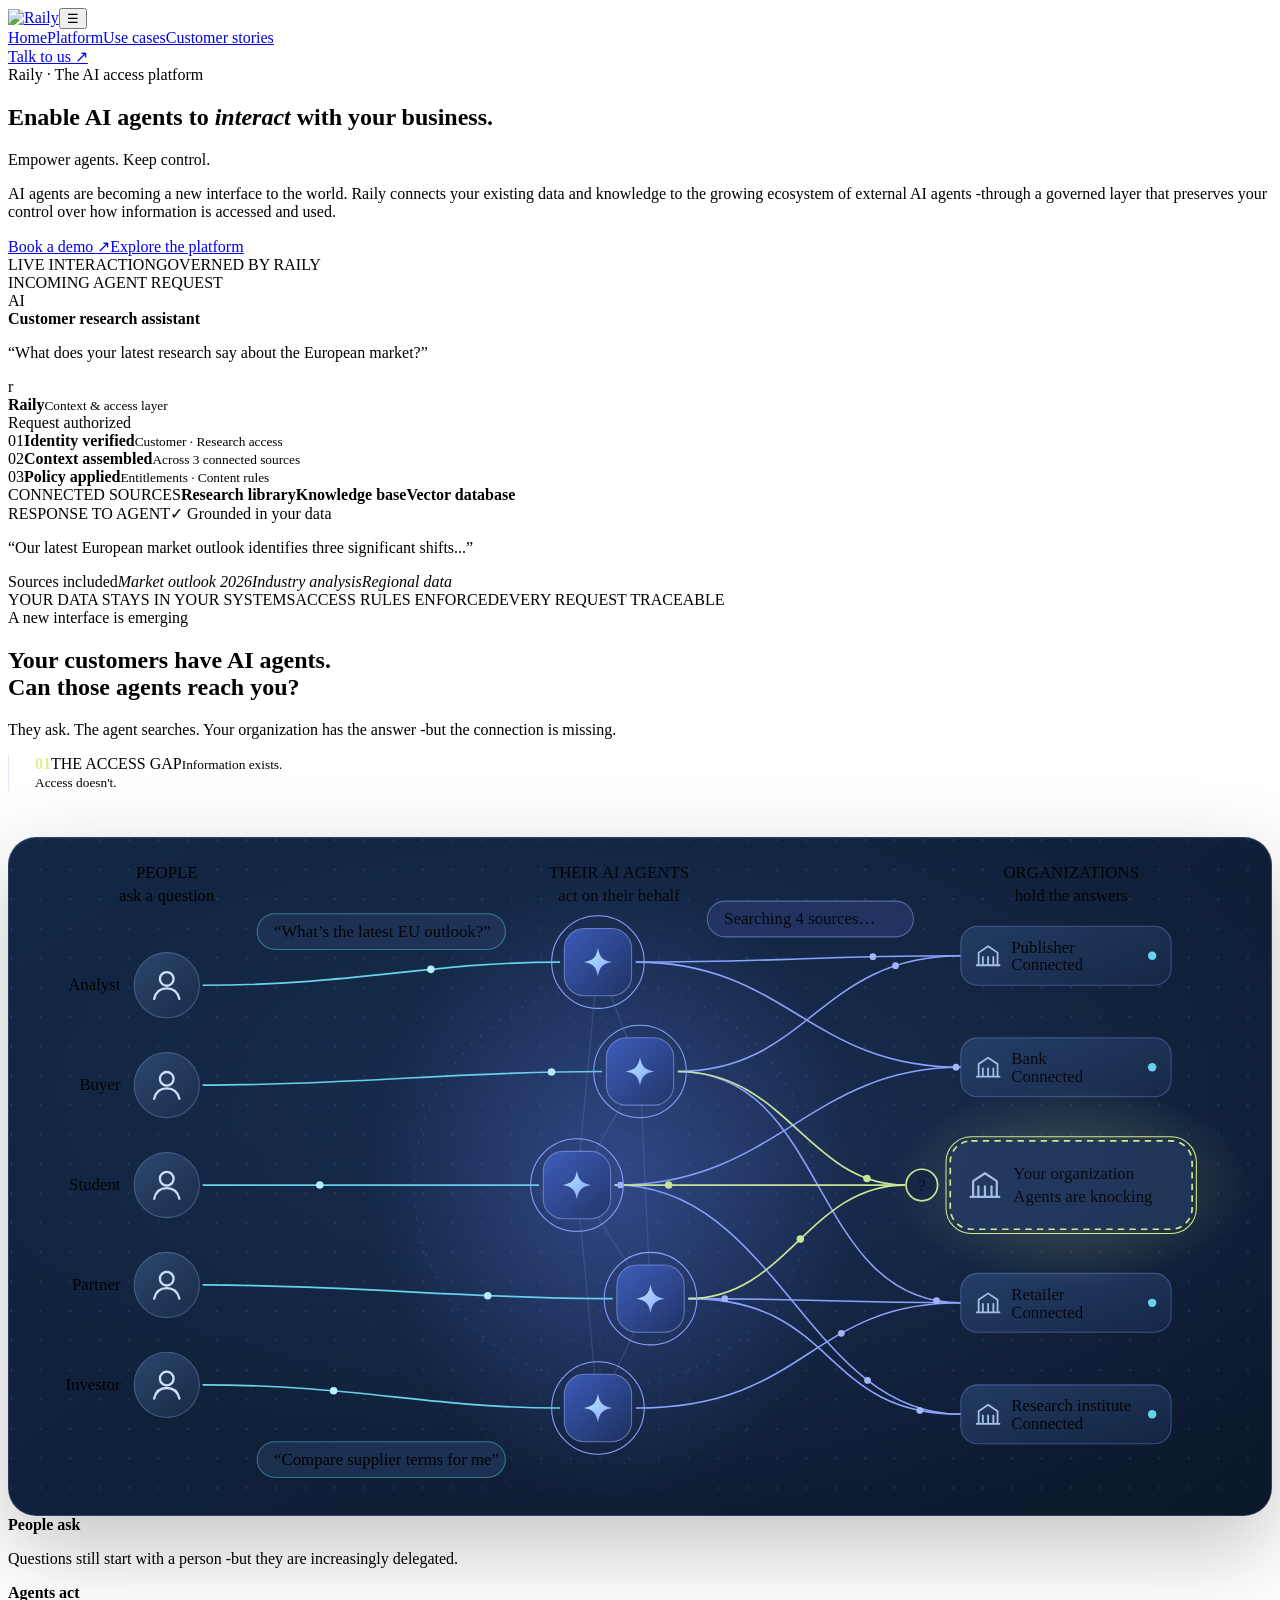
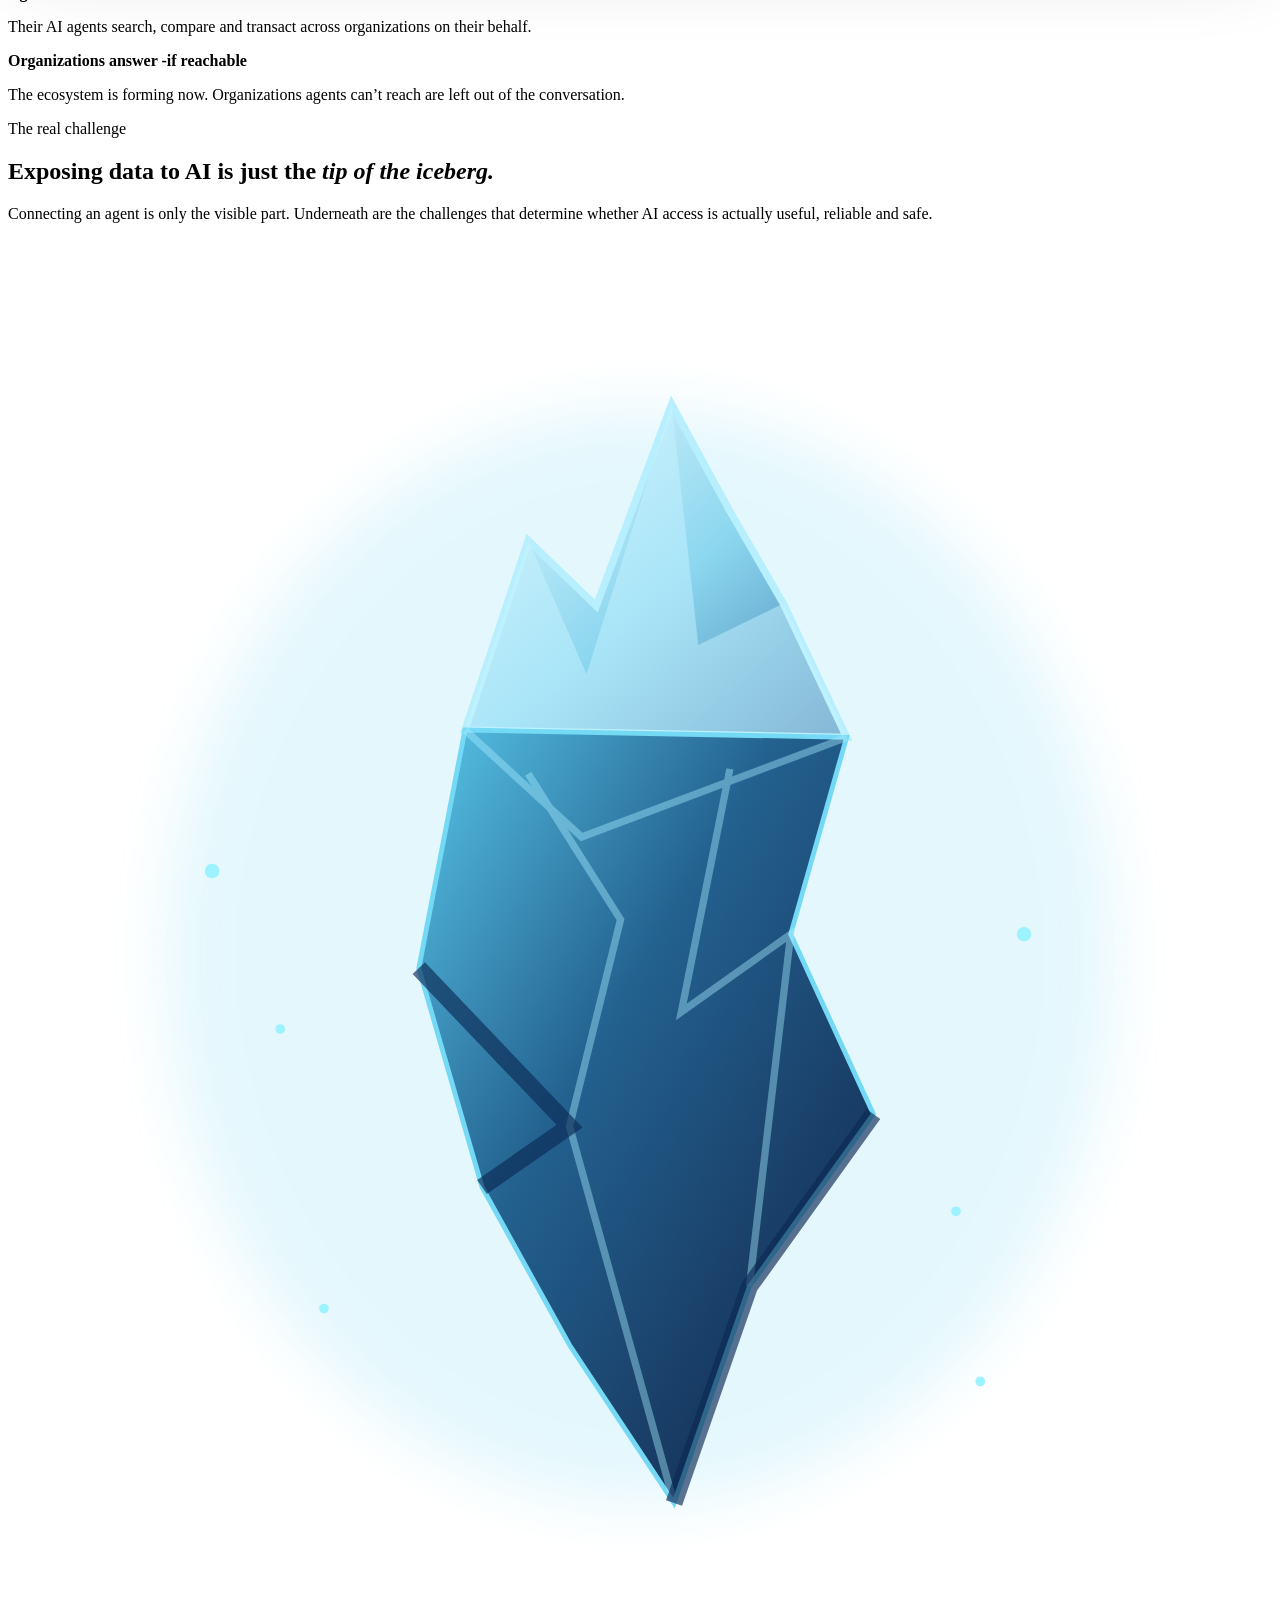
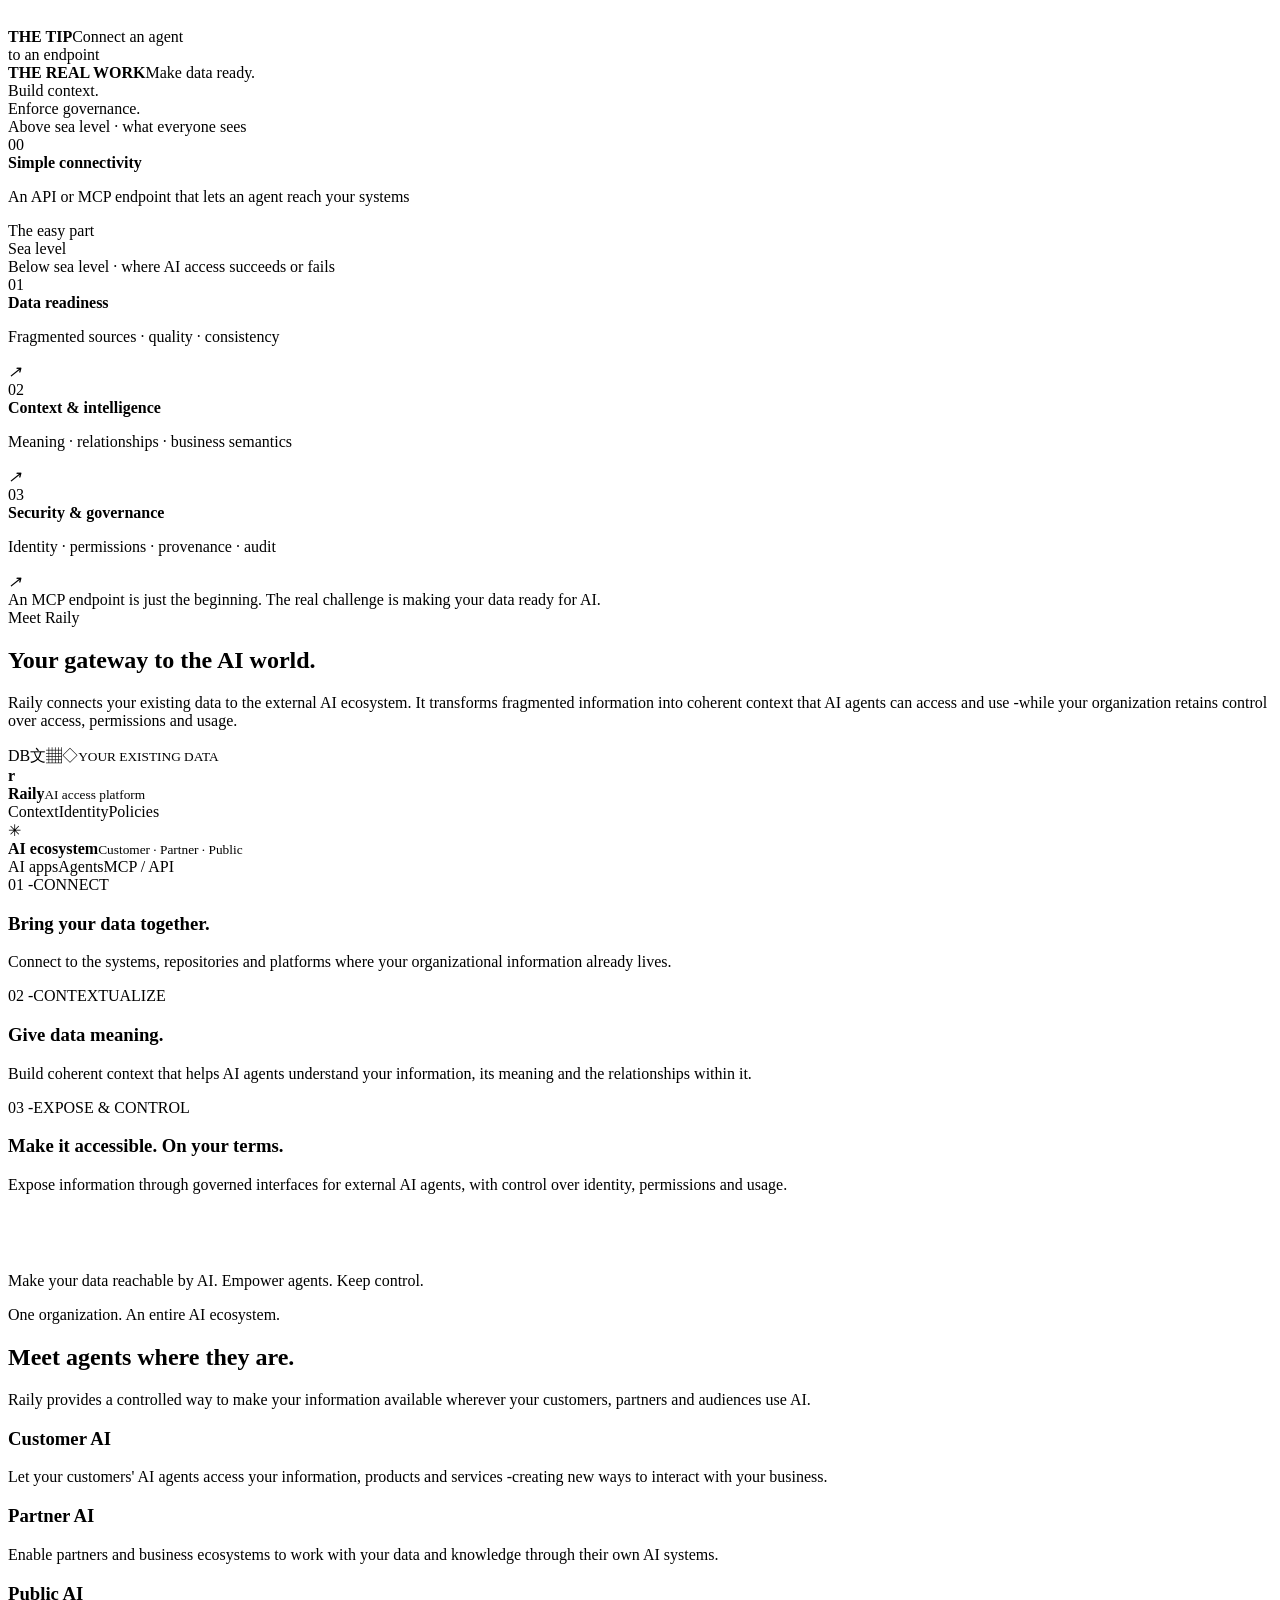
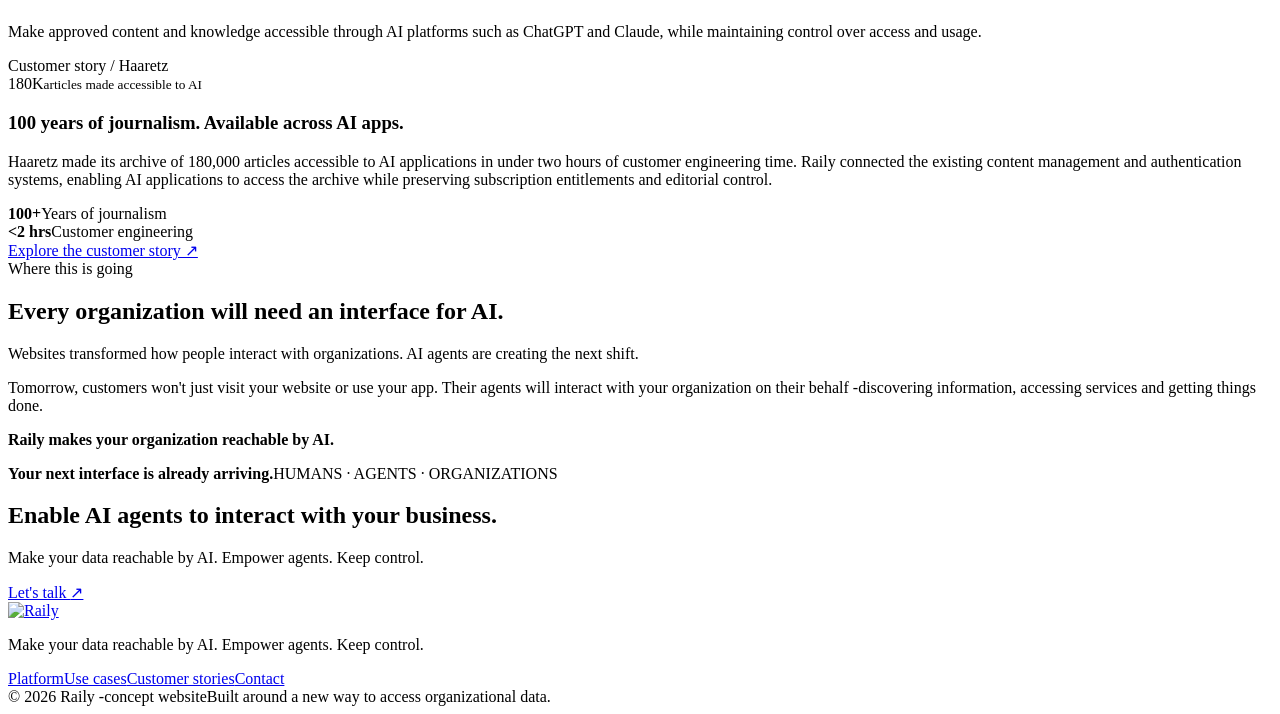
==== index.html @ fcb39659 "Add v6 baseline page and assets: index.html" ====
<!doctype html><html lang="en"><head><meta charset="utf-8"><meta name="viewport" content="width=device-width,initial-scale=1"><meta name="description" content="Enable AI agents to interact with your business. Raily connects, contextualizes and exposes organizational data through governed access."><title>Raily -Enable AI agents to interact with your business</title><link rel="stylesheet" href="assets/site.css"><link rel="stylesheet" href="assets/v6.css"><link rel="stylesheet" href="assets/v7.css"></head><body>
<header class="topbar"><div class="wrap nav"><a class="brand" href="index.html"><img src="assets/raily-logo.svg" alt="Raily" class="brand-logo" width="104" height="28"></a><button class="menu-toggle" aria-label="Open navigation" aria-expanded="false">☰</button><nav class="navlinks"><a class="active" href="index.html">Home</a><a href="platform.html">Platform</a><a href="use-cases.html">Use cases</a><a href="stories.html">Customer stories</a></nav><a class="nav-cta" href="contact.html">Talk to us <span>↗</span></a></div></header>
<main><section class="hero"><div class="wrap hero-grid"><div class="hero-copy"><div class="eyebrow">Raily · The AI access platform</div><h1>Enable AI agents to <em>interact</em> with your business.</h1><p class="hero-tagline">Empower agents. Keep control.</p><p class="lead">AI agents are becoming a new interface to the world. Raily connects your existing data and knowledge to the growing ecosystem of external AI agents -through a governed layer that preserves your control over how information is accessed and used.</p><div class="actions"><a class="button" href="contact.html">Book a demo <span>↗</span></a><a class="button secondary" href="platform.html">Explore the platform</a></div></div><div class="hero-product" aria-label="Illustration of an AI agent request being handled by Raily with organizational context and access controls">
<div class="product-top"><span class="live-dot"></span><span>LIVE INTERACTION</span><span class="product-top-right">GOVERNED BY RAILY</span></div>
<div class="product-request"><div class="mini-label">INCOMING AGENT REQUEST</div><div class="request-row"><div class="agent-avatar">AI</div><div><strong>Customer research assistant</strong><p>“What does your latest research say about the European market?”</p></div></div></div>
<div class="product-core"><div class="core-brand"><span class="core-mark">r</span><div><strong>Raily</strong><small>Context & access layer</small></div><span class="status-pill">Request authorized</span></div>
<div class="core-grid"><div class="core-step"><span class="step-icon">01</span><strong>Identity verified</strong><small>Customer · Research access</small></div><div class="core-step"><span class="step-icon">02</span><strong>Context assembled</strong><small>Across 3 connected sources</small></div><div class="core-step"><span class="step-icon">03</span><strong>Policy applied</strong><small>Entitlements · Content rules</small></div></div>
<div class="source-strip"><span>CONNECTED SOURCES</span><b>Research library</b><b>Knowledge base</b><b>Vector database</b></div></div>
<div class="product-response"><div class="response-head"><span>RESPONSE TO AGENT</span><span class="verified">✓ Grounded in your data</span></div><p>“Our latest European market outlook identifies three significant shifts...”</p><div class="response-sources"><span>Sources included</span><i>Market outlook 2026</i><i>Industry analysis</i><i>Regional data</i></div></div>
<div class="product-foot"><span>YOUR DATA STAYS IN YOUR SYSTEMS</span><span>ACCESS RULES ENFORCED</span><span>EVERY REQUEST TRACEABLE</span></div>
</div></div></section>
<section class="section white problem-section"><div class="wrap"><div class="problem-intro"><div><div class="eyebrow">A new interface is emerging</div><h2>Your customers have AI agents.<br><span>Can those agents reach you?</span></h2><p>They ask. The agent searches. Your organization has the answer -but the connection is missing.</p></div><div class="problem-stat"><strong>01</strong><span>THE ACCESS GAP</span><small>Information exists.<br>Access doesn't.</small></div></div><div class="eco-scene" role="img" aria-label="Illustration of an emerging ecosystem: people delegate questions to their own AI agents, and those agents connect with many organizations. Several organizations are already connected; agents are still trying to reach your organization.">
<div class="eco-canvas"><svg class="eco-svg" viewBox="0 0 1200 640" aria-hidden="true" focusable="false">
<defs>
<pattern id="ecoDots" width="28" height="28" patternUnits="userSpaceOnUse"><circle cx="2" cy="2" r="1" fill="#8ea5ff" opacity=".16"/></pattern>
<radialGradient id="ecoGlow" cx="50%" cy="50%" r="50%"><stop offset="0" stop-color="#5f7cf0" stop-opacity=".35"/><stop offset="1" stop-color="#5f7cf0" stop-opacity="0"/></radialGradient>
<radialGradient id="ecoOrgGlow" cx="50%" cy="50%" r="50%"><stop offset="0" stop-color="#d7f28c" stop-opacity=".26"/><stop offset="1" stop-color="#d7f28c" stop-opacity="0"/></radialGradient>
<linearGradient id="personFill" x1="0" y1="0" x2="1" y2="1"><stop stop-color="#2b4569"/><stop offset="1" stop-color="#172a45"/></linearGradient>
<linearGradient id="agentFill" x1="0" y1="0" x2="1" y2="1"><stop stop-color="#3a59b8"/><stop offset="1" stop-color="#1b2c58"/></linearGradient>
<linearGradient id="sparkFill" x1="0" y1="0" x2="1" y2="1"><stop stop-color="#bff6ff"/><stop offset="1" stop-color="#8ea5ff"/></linearGradient>
<linearGradient id="orgFill" x1="0" y1="0" x2="1" y2="1"><stop stop-color="#20385c"/><stop offset="1" stop-color="#132440"/></linearGradient>
<symbol id="icoPerson" viewBox="-20 -20 40 40"><circle cx="0" cy="-6" r="6.5" fill="none" stroke="#cfe0f7" stroke-width="2.2"/><path d="M-12 13c1.6-7 6.4-10 12-10s10.4 3 12 10" fill="none" stroke="#cfe0f7" stroke-width="2.2" stroke-linecap="round"/></symbol>
<symbol id="icoSpark" viewBox="-20 -20 40 40"><path d="M0-15C1.8-5 5-1.8 15 0 5 1.8 1.8 5 0 15-1.8 5-5 1.8-15 0-5-1.8-1.8-5 0-15Z" fill="url(#sparkFill)"/></symbol>
<symbol id="icoOrg" viewBox="-12 -12 24 24"><path d="M-9 9V-3l9-6 9 6V9M-5 9V1M0 9V1M5 9V1M-11 9h22" fill="none" stroke="#a9c3e6" stroke-width="1.7" stroke-linecap="round" stroke-linejoin="round"/></symbol>
<path id="pa1" d="M184 140C330 140 400 118 524 118"/>
<path id="pa2" d="M184 235C330 235 420 222 564 222"/>
<path id="pa3" d="M184 330C330 330 380 330 504 330"/>
<path id="pa4" d="M184 425C330 425 430 438 574 438"/>
<path id="pa5" d="M184 520C330 520 400 542 524 542"/>
<path id="ol1" d="M596 118C740 118 760 112 905 112"/>
<path id="ol2" d="M596 118C740 118 760 218 905 218"/>
<path id="ol3" d="M636 222C760 222 770 112 905 112"/>
<path id="ol4" d="M636 222C780 222 760 442 905 442"/>
<path id="ol5" d="M576 330C730 330 760 218 905 218"/>
<path id="ol6" d="M576 330C730 330 760 548 905 548"/>
<path id="ol7" d="M646 438C780 438 780 442 905 442"/>
<path id="ol8" d="M646 438C790 438 770 548 905 548"/>
<path id="ol9" d="M596 542C760 542 760 442 905 442"/>
<path id="ry1" d="M636 222C740 222 760 330 852 330"/>
<path id="ry2" d="M576 330C700 330 760 330 852 330"/>
<path id="ry3" d="M646 438C740 438 760 330 852 330"/>
</defs>
<rect width="1200" height="640" fill="url(#ecoDots)"/>
<ellipse cx="575" cy="330" rx="230" ry="300" fill="url(#ecoGlow)"/>
<g class="eco-rings"><circle class="ring-a" cx="575" cy="330" r="190" fill="none" stroke="#8ea5ff" stroke-opacity=".22" stroke-dasharray="2 10"/><circle class="ring-b" cx="575" cy="330" r="265" fill="none" stroke="#67d7eb" stroke-opacity=".14" stroke-dasharray="1 14"/></g>
<g class="eco-heads">
<text x="150" y="38" text-anchor="middle" class="eco-col">PEOPLE</text><text x="150" y="60" text-anchor="middle" class="eco-colsub">ask a question</text>
<text x="580" y="38" text-anchor="middle" class="eco-col">THEIR AI AGENTS</text><text x="580" y="60" text-anchor="middle" class="eco-colsub">act on their behalf</text>
<text x="1010" y="38" text-anchor="middle" class="eco-col">ORGANIZATIONS</text><text x="1010" y="60" text-anchor="middle" class="eco-colsub">hold the answers</text>
</g>
<g class="eco-mesh" stroke="#8ea5ff" stroke-opacity=".2" stroke-width="1.2" fill="none"><path d="M560 118L600 222L540 330L610 438L560 542"/><path d="M560 118L540 330L560 542M600 222L610 438"/></g>
<g class="eco-links personal" fill="none" stroke="#67d7eb" stroke-width="1.6"><use href="#pa1"/><use href="#pa2"/><use href="#pa3"/><use href="#pa4"/><use href="#pa5"/></g>
<g class="eco-links org" fill="none" stroke="#8ea5ff" stroke-width="1.5"><use href="#ol1"/><use href="#ol2"/><use href="#ol3"/><use href="#ol4"/><use href="#ol5"/><use href="#ol6"/><use href="#ol7"/><use href="#ol8"/><use href="#ol9"/></g>
<g class="eco-links reach" fill="none" stroke="#d7f28c" stroke-width="1.6"><use href="#ry1"/><use href="#ry2"/><use href="#ry3"/></g>
<g class="eco-packets">
<circle r="3.6" fill="#bff6ff"><animateMotion dur="3.2s" repeatCount="indefinite"><mpath href="#pa1"/></animateMotion></circle>
<circle r="3.6" fill="#bff6ff"><animateMotion dur="3.6s" begin="-1.1s" repeatCount="indefinite"><mpath href="#pa2"/></animateMotion></circle>
<circle r="3.6" fill="#bff6ff"><animateMotion dur="3s" begin="-2s" repeatCount="indefinite"><mpath href="#pa3"/></animateMotion></circle>
<circle r="3.6" fill="#bff6ff"><animateMotion dur="3.8s" begin="-.6s" repeatCount="indefinite"><mpath href="#pa4"/></animateMotion></circle>
<circle r="3.6" fill="#bff6ff"><animateMotion dur="3.4s" begin="-2.6s" repeatCount="indefinite"><mpath href="#pa5"/></animateMotion></circle>
<circle r="3.2" fill="#a9b9ff"><animateMotion dur="2.8s" repeatCount="indefinite"><mpath href="#ol1"/></animateMotion></circle>
<circle r="3.2" fill="#a9b9ff"><animateMotion dur="3.4s" begin="-1.4s" repeatCount="indefinite" keyPoints="1;0" keyTimes="0;1" calcMode="linear"><mpath href="#ol2"/></animateMotion></circle>
<circle r="3.2" fill="#a9b9ff"><animateMotion dur="3.1s" begin="-.4s" repeatCount="indefinite"><mpath href="#ol3"/></animateMotion></circle>
<circle r="3.2" fill="#a9b9ff"><animateMotion dur="3.9s" begin="-2.1s" repeatCount="indefinite" keyPoints="1;0" keyTimes="0;1" calcMode="linear"><mpath href="#ol4"/></animateMotion></circle>
<circle r="3.2" fill="#a9b9ff"><animateMotion dur="3s" begin="-1s" repeatCount="indefinite"><mpath href="#ol5"/></animateMotion></circle>
<circle r="3.2" fill="#a9b9ff"><animateMotion dur="3.6s" begin="-2.4s" repeatCount="indefinite" keyPoints="1;0" keyTimes="0;1" calcMode="linear"><mpath href="#ol6"/></animateMotion></circle>
<circle r="3.2" fill="#a9b9ff"><animateMotion dur="2.6s" begin="-.9s" repeatCount="indefinite"><mpath href="#ol7"/></animateMotion></circle>
<circle r="3.2" fill="#a9b9ff"><animateMotion dur="3.3s" begin="-1.7s" repeatCount="indefinite" keyPoints="1;0" keyTimes="0;1" calcMode="linear"><mpath href="#ol8"/></animateMotion></circle>
<circle r="3.2" fill="#a9b9ff"><animateMotion dur="3.5s" begin="-.2s" repeatCount="indefinite"><mpath href="#ol9"/></animateMotion></circle>
<circle r="3.6" fill="#d7f28c"><animateMotion dur="2.4s" repeatCount="indefinite"><mpath href="#ry1"/></animateMotion></circle>
<circle r="3.6" fill="#d7f28c"><animateMotion dur="2.4s" begin="-.8s" repeatCount="indefinite"><mpath href="#ry2"/></animateMotion></circle>
<circle r="3.6" fill="#d7f28c"><animateMotion dur="2.4s" begin="-1.6s" repeatCount="indefinite"><mpath href="#ry3"/></animateMotion></circle>
</g>
<g class="eco-people">
<g transform="translate(150 140)"><circle r="31" fill="url(#personFill)" stroke="#6f8db8" stroke-opacity=".5"/><use href="#icoPerson" x="-20" y="-20" width="40" height="40"/><text x="-44" y="5" text-anchor="end" class="eco-tag">Analyst</text></g>
<g transform="translate(150 235)"><circle r="31" fill="url(#personFill)" stroke="#6f8db8" stroke-opacity=".5"/><use href="#icoPerson" x="-20" y="-20" width="40" height="40"/><text x="-44" y="5" text-anchor="end" class="eco-tag">Buyer</text></g>
<g transform="translate(150 330)"><circle r="31" fill="url(#personFill)" stroke="#6f8db8" stroke-opacity=".5"/><use href="#icoPerson" x="-20" y="-20" width="40" height="40"/><text x="-44" y="5" text-anchor="end" class="eco-tag">Student</text></g>
<g transform="translate(150 425)"><circle r="31" fill="url(#personFill)" stroke="#6f8db8" stroke-opacity=".5"/><use href="#icoPerson" x="-20" y="-20" width="40" height="40"/><text x="-44" y="5" text-anchor="end" class="eco-tag">Partner</text></g>
<g transform="translate(150 520)"><circle r="31" fill="url(#personFill)" stroke="#6f8db8" stroke-opacity=".5"/><use href="#icoPerson" x="-20" y="-20" width="40" height="40"/><text x="-44" y="5" text-anchor="end" class="eco-tag">Investor</text></g>
</g>
<g class="eco-agents">
<g transform="translate(560 118)"><circle class="agent-halo" r="44" fill="none" stroke="#8ea5ff"/><rect x="-32" y="-32" width="64" height="64" rx="19" fill="url(#agentFill)" stroke="#9fb3ff" stroke-opacity=".55"/><use href="#icoSpark" x="-18" y="-18" width="36" height="36"/></g>
<g transform="translate(600 222)"><circle class="agent-halo d1" r="44" fill="none" stroke="#8ea5ff"/><rect x="-32" y="-32" width="64" height="64" rx="19" fill="url(#agentFill)" stroke="#9fb3ff" stroke-opacity=".55"/><use href="#icoSpark" x="-18" y="-18" width="36" height="36"/></g>
<g transform="translate(540 330)"><circle class="agent-halo d2" r="44" fill="none" stroke="#8ea5ff"/><rect x="-32" y="-32" width="64" height="64" rx="19" fill="url(#agentFill)" stroke="#9fb3ff" stroke-opacity=".55"/><use href="#icoSpark" x="-18" y="-18" width="36" height="36"/></g>
<g transform="translate(610 438)"><circle class="agent-halo d3" r="44" fill="none" stroke="#8ea5ff"/><rect x="-32" y="-32" width="64" height="64" rx="19" fill="url(#agentFill)" stroke="#9fb3ff" stroke-opacity=".55"/><use href="#icoSpark" x="-18" y="-18" width="36" height="36"/></g>
<g transform="translate(560 542)"><circle class="agent-halo d4" r="44" fill="none" stroke="#8ea5ff"/><rect x="-32" y="-32" width="64" height="64" rx="19" fill="url(#agentFill)" stroke="#9fb3ff" stroke-opacity=".55"/><use href="#icoSpark" x="-18" y="-18" width="36" height="36"/></g>
</g>
<g class="eco-bubbles">
<g class="bubble b1" transform="translate(236 72)"><rect width="236" height="34" rx="17" fill="#1b2f4f" stroke="#67d7eb" stroke-opacity=".45"/><text x="16" y="22" class="eco-bubble">“What’s the latest EU outlook?”</text></g>
<g class="bubble b2" transform="translate(236 574)"><rect width="236" height="34" rx="17" fill="#1b2f4f" stroke="#67d7eb" stroke-opacity=".45"/><text x="16" y="22" class="eco-bubble">“Compare supplier terms for me”</text></g>
<g class="bubble b3" transform="translate(664 60)"><rect width="196" height="34" rx="17" fill="#1f2f5a" stroke="#8ea5ff" stroke-opacity=".5"/><text x="16" y="22" class="eco-bubble">Searching 4 sources…</text></g>
</g>
<g class="eco-orgs">
<g transform="translate(905 84)"><rect width="200" height="56" rx="16" fill="url(#orgFill)" stroke="#8ea5ff" stroke-opacity=".35"/><use href="#icoOrg" x="14" y="16" width="24" height="24"/><text x="48" y="25" class="eco-org">Publisher</text><text x="48" y="42" class="eco-orgsub">Connected</text><circle cx="182" cy="28" r="4" fill="#67d7eb"/></g>
<g transform="translate(905 190)"><rect width="200" height="56" rx="16" fill="url(#orgFill)" stroke="#8ea5ff" stroke-opacity=".35"/><use href="#icoOrg" x="14" y="16" width="24" height="24"/><text x="48" y="25" class="eco-org">Bank</text><text x="48" y="42" class="eco-orgsub">Connected</text><circle cx="182" cy="28" r="4" fill="#67d7eb"/></g>
<g transform="translate(905 414)"><rect width="200" height="56" rx="16" fill="url(#orgFill)" stroke="#8ea5ff" stroke-opacity=".35"/><use href="#icoOrg" x="14" y="16" width="24" height="24"/><text x="48" y="25" class="eco-org">Retailer</text><text x="48" y="42" class="eco-orgsub">Connected</text><circle cx="182" cy="28" r="4" fill="#67d7eb"/></g>
<g transform="translate(905 520)"><rect width="200" height="56" rx="16" fill="url(#orgFill)" stroke="#8ea5ff" stroke-opacity=".35"/><use href="#icoOrg" x="14" y="16" width="24" height="24"/><text x="48" y="25" class="eco-org">Research institute</text><text x="48" y="42" class="eco-orgsub">Connected</text><circle cx="182" cy="28" r="4" fill="#67d7eb"/></g>
<g class="your-org" transform="translate(895 288)">
<ellipse cx="115" cy="42" rx="170" ry="96" fill="url(#ecoOrgGlow)"/>
<rect class="your-org-pulse" x="-4" y="-4" width="238" height="92" rx="24" fill="none" stroke="#d7f28c"/>
<rect width="230" height="84" rx="20" fill="#1d3150" stroke="#d7f28c" stroke-width="1.6" stroke-dasharray="6 5"/>
<use href="#icoOrg" x="18" y="27" width="30" height="30"/>
<text x="60" y="36" class="eco-org you">Your organization</text>
<text x="60" y="58" class="eco-orgsub you">Agents are knocking</text>
<circle cx="-27" cy="42" r="15" fill="#0f1c31" stroke="#d7f28c" stroke-width="1.6"/><text x="-27" y="48" text-anchor="middle" class="eco-q">?</text>
</g>
</g>
</svg></div>
<div class="eco-legend">
<div class="eco-step"><span class="eco-step-dot people"></span><div><b>People ask</b><p>Questions still start with a person -but they are increasingly delegated.</p></div></div>
<div class="eco-step"><span class="eco-step-dot agents"></span><div><b>Agents act</b><p>Their AI agents search, compare and transact across organizations on their behalf.</p></div></div>
<div class="eco-step"><span class="eco-step-dot orgs"></span><div><b>Organizations answer -if reachable</b><p>The ecosystem is forming now. Organizations agents can’t reach are left out of the conversation.</p></div></div>
</div>
</div>
</div></section>
<section class="section iceberg-section"><div class="wrap"><div class="section-head"><div class="eyebrow">The real challenge</div><h2>Exposing data to AI is just the <em>tip of the iceberg.</em></h2><p>Connecting an agent is only the visible part. Underneath are the challenges that determine whether AI access is actually useful, reliable and safe.</p></div><div class="iceberg-art v6-ice"><div class="iceberg-visual"><div class="iceberg-waterline" aria-hidden="true"></div><svg viewBox="0 0 520 570" role="img" aria-label="An iceberg with a small visible tip and a much larger submerged structure"><defs><linearGradient id="iceTop" x1="0" y1="0" x2="1" y2="1"><stop stop-color="#e9fbff"/><stop offset=".55" stop-color="#8bd6ef"/><stop offset="1" stop-color="#477fae"/></linearGradient><linearGradient id="iceDeep" x1="0" y1="0" x2="1" y2="1"><stop stop-color="#58c5e8"/><stop offset=".4" stop-color="#23618f"/><stop offset="1" stop-color="#101f43"/></linearGradient><filter id="iceGlow"><feGaussianBlur stdDeviation="12"/></filter></defs><ellipse cx="260" cy="295" rx="195" ry="225" fill="#37c8ee" opacity=".13" filter="url(#iceGlow)"/><path d="M188 202 L214 124 L242 151 L273 68 L297 112 L319 150 L345 205 Z" fill="url(#iceTop)" stroke="#b7efff" stroke-width="3"/><path d="M188 202 L214 124 L238 179 L273 68 L284 167 L319 150 L345 205 Z" fill="#c7f2ff" opacity=".48"/><path d="M188 202 L345 205 L322 286 L356 360 L305 431 L274 520 L231 455 L195 390 L169 300 Z" fill="url(#iceDeep)" stroke="#74d9f4" stroke-width="2"/><path d="M214 220 L252 280 L231 365 L274 520 M297 218 L277 318 L322 286 L305 431 M188 202 L236 246 L345 205" fill="none" stroke="#a8edff" stroke-opacity=".42" stroke-width="3"/><path d="M169 300 L231 365 L195 390 M356 360 L305 431 L274 520" fill="none" stroke="#0b2a55" stroke-opacity=".65" stroke-width="7"/><g fill="#9df2ff"><circle cx="84" cy="260" r="3"/><circle cx="112" cy="325" r="2"/><circle cx="418" cy="286" r="3"/><circle cx="390" cy="400" r="2"/><circle cx="130" cy="440" r="2"/><circle cx="400" cy="470" r="2"/></g></svg><div class="ice-label label-visible"><b>THE TIP</b><span>Connect an agent<br>to an endpoint</span></div><div class="ice-label label-deep"><b>THE REAL WORK</b><span>Make data ready.<br>Build context.<br>Enforce governance.</span></div></div><div class="ice-stack">
<div class="ice-above">
<div class="ice-zone"><span class="zone-tick"></span>Above sea level · what everyone sees</div>
<article class="ice-surface"><span class="layer-index">00</span><div><b>Simple connectivity</b><p>An API or MCP endpoint that lets an agent reach your systems</p></div><span class="surface-tag">The easy part</span></article>
</div>
<div class="ice-divider" aria-hidden="true"><span>Sea level</span></div>
<div class="ice-below">
<div class="ice-zone deep"><span class="zone-tick"></span>Below sea level · where AI access succeeds or fails</div>
<div class="ice-depths">
<article class="ice-layer layer-readiness"><span class="layer-index">01</span><div><b>Data readiness</b><p>Fragmented sources · quality · consistency</p></div><i aria-hidden="true">↗</i></article>
<article class="ice-layer layer-context"><span class="layer-index">02</span><div><b>Context &amp; intelligence</b><p>Meaning · relationships · business semantics</p></div><i aria-hidden="true">↗</i></article>
<article class="ice-layer layer-governance"><span class="layer-index">03</span><div><b>Security &amp; governance</b><p>Identity · permissions · provenance · audit</p></div><i aria-hidden="true">↗</i></article>
</div>
</div>
</div>
</div><div class="callout">An MCP endpoint is just the beginning. The real challenge is making your data ready for AI.</div></div></section>
<section class="section dark"><div class="wrap"><div class="section-head"><div class="eyebrow">Meet Raily</div><h2>Your gateway to the AI world.</h2><p>Raily connects your existing data to the external AI ecosystem. It transforms fragmented information into coherent context that AI agents can access and use -while your organization retains control over access, permissions and usage.</p></div><div class="solution-flow"><div class="solution-sources"><span class="source-orb">DB</span><span class="source-orb">文</span><span class="source-orb">▦</span><span class="source-orb">◇</span><small>YOUR EXISTING DATA</small></div><div class="solution-beam"><i></i><i></i><i></i></div><div class="solution-hub"><div class="hub-rings"><span></span><span></span><span></span><b>r</b></div><strong>Raily</strong><small>AI access platform</small><div class="hub-pills"><span>Context</span><span>Identity</span><span>Policies</span></div></div><div class="solution-beam beam-out"><i></i><i></i><i></i></div><div class="solution-agents"><div class="agent-orb">✳</div><b>AI ecosystem</b><small>Customer · Partner · Public</small><div class="agent-chips"><span>AI apps</span><span>Agents</span><span>MCP / API</span></div></div></div><div class="steps"><article class="step"><div class="stepno">01 -CONNECT</div><h3>Bring your data together.</h3><p>Connect to the systems, repositories and platforms where your organizational information already lives.</p></article><article class="step"><div class="stepno">02 -CONTEXTUALIZE</div><h3>Give data meaning.</h3><p>Build coherent context that helps AI agents understand your information, its meaning and the relationships within it.</p></article><article class="step"><div class="stepno">03 -EXPOSE & CONTROL</div><h3>Make it accessible. On your terms.</h3><p>Expose information through governed interfaces for external AI agents, with control over identity, permissions and usage.</p></article></div><div style="padding-top:46px"><p class="tagline">Make your data reachable by AI. <span>Empower agents. Keep control.</span></p></div></div></section>
<section class="section white"><div class="wrap"><div class="section-head"><div class="eyebrow">One organization. An entire AI ecosystem.</div><h2>Meet agents where they are.</h2><p>Raily provides a controlled way to make your information available wherever your customers, partners and audiences use AI.</p></div><div class="ecosystem"><article class="eco"><h3>Customer AI</h3><p>Let your customers' AI agents access your information, products and services -creating new ways to interact with your business.</p></article><article class="eco"><h3>Partner AI</h3><p>Enable partners and business ecosystems to work with your data and knowledge through their own AI systems.</p></article><article class="eco"><h3>Public AI</h3><p>Make approved content and knowledge accessible through AI platforms such as ChatGPT and Claude, while maintaining control over access and usage.</p></article></div></div></section>
<section class="section"><div class="wrap proof"><div><div class="eyebrow">Customer story / Haaretz</div><div class="proof-number">180K<small>articles made accessible to AI</small></div></div><div><h3>100 years of journalism. Available across AI apps.</h3><p>Haaretz made its archive of 180,000 articles accessible to AI applications in under two hours of customer engineering time. Raily connected the existing content management and authentication systems, enabling AI applications to access the archive while preserving subscription entitlements and editorial control.</p><div class="proof-metrics"><div class="metric"><strong>100+</strong><span>Years of journalism</span></div><div class="metric"><strong>&lt;2 hrs</strong><span>Customer engineering</span></div></div><a class="button secondary" href="stories.html">Explore the customer story ↗</a></div></div></section>
<section class="section white"><div class="wrap vision"><div><div class="eyebrow">Where this is going</div><h2>Every organization will need an interface for AI.</h2><p class="body">Websites transformed how people interact with organizations. AI agents are creating the next shift.</p><p class="body">Tomorrow, customers won't just visit your website or use your app. Their agents will interact with your organization on their behalf -discovering information, accessing services and getting things done.</p><p class="body"><strong>Raily makes your organization reachable by AI.</strong></p></div><div class="vision-art"><strong>Your next interface is already arriving.</strong><span>HUMANS · AGENTS · ORGANIZATIONS</span></div></div></section>
<section class="final-cta"><div class="wrap final-cta-inner"><div><h2>Enable AI agents to interact with your business.</h2><p>Make your data reachable by AI. Empower agents. Keep control.</p></div><a class="button" href="contact.html">Let's talk <span>↗</span></a></div></section></main>
<footer class="footer"><div class="wrap"><div class="footer-top"><div><a class="brand" href="index.html"><img src="assets/raily-logo.svg" alt="Raily" class="brand-logo" width="104" height="28"></a><p>Make your data reachable by AI. Empower agents. Keep control.</p></div><div class="footer-links"><a href="platform.html">Platform</a><a href="use-cases.html">Use cases</a><a href="stories.html">Customer stories</a><a href="contact.html">Contact</a></div></div><div class="copyright"><span>© 2026 Raily -concept website</span><span>Built around a new way to access organizational data.</span></div></div></footer><script src="assets/site.js"></script></body></html>
---- assets/v7.css ----
@import url('https://fonts.googleapis.com/css2?family=Inter:wght@400;500;600;700;800&display=swap');
/* Raily v7 graphic storytelling layer — based on v6. Hero and iceberg art remain untouched. */
.eco-canvas{position:relative;overflow:hidden;border:1px solid rgba(142,165,255,.22);border-radius:28px;background:linear-gradient(145deg,#132846,#0b182b);box-shadow:0 32px 90px rgba(0,0,0,.24),inset 0 1px rgba(255,255,255,.04)}
.eco-canvas:before{content:"";position:absolute;inset:-15%;pointer-events:none;background:radial-gradient(ellipse at 55% 48%,rgba(91,126,226,.15),transparent 58%);z-index:1}
.eco-svg.eco-ecosystem-art{display:block;width:100%;height:auto;position:relative;z-index:0;animation:ecoBreath 12s ease-in-out infinite}
@keyframes ecoBreath{0%,100%{transform:scale(1)}50%{transform:scale(1.012)}}
.eco-scene{margin-top:46px}.eco-scene .eco-canvas{min-height:320px}
.problem-intro{align-items:end}.problem-intro h2{max-width:760px}.problem-stat{border-left:1px solid rgba(142,165,255,.25);padding-left:26px}.problem-stat strong{color:#d7f28c}
.problem-section .eco-step{transition:transform .3s ease,border-color .3s ease}.problem-section .eco-step:hover{transform:translateX(5px);border-color:rgba(103,215,235,.45)}
.v6-cards{gap:22px;align-items:stretch}
.v6-card.ice-card{position:relative;overflow:hidden;border:1px solid rgba(142,165,255,.22);border-radius:24px;background:linear-gradient(155deg,rgba(30,52,84,.98),rgba(12,25,44,.99));box-shadow:0 22px 65px rgba(0,0,0,.2);transition:transform .4s ease,border-color .4s ease,box-shadow .4s ease}
.v6-card.ice-card:hover{transform:translateY(-8px);border-color:rgba(103,215,235,.52);box-shadow:0 34px 82px rgba(0,0,0,.3)}
.v6-card.ice-card:before{content:"";position:absolute;inset:0 0 auto;height:2px;background:linear-gradient(90deg,#67d7eb,#8ea5ff,#d7f28c);opacity:.75}
.v6-card .mv.visual-art{height:auto;min-height:0;padding:0;margin:0 0 24px;overflow:hidden;border-radius:17px;background:#10213a;border:1px solid rgba(142,165,255,.2);box-shadow:inset 0 0 55px rgba(76,110,192,.1)}
.v6-card .mv.visual-art img{display:block;width:100%;height:auto;aspect-ratio:1200/620;object-fit:cover;transition:transform .8s cubic-bezier(.2,.7,.2,1),filter .8s ease}
.v6-card:hover .mv.visual-art img{transform:scale(1.035);filter:saturate(1.15) brightness(1.08)}
.v6-card .num{color:#d7f28c;letter-spacing:2px}.v6-card h3{font-size:clamp(21px,2vw,27px);line-height:1.18}.v6-card p{font-size:15px;line-height:1.75;color:#b7c7df}
.v6-cards .ice-card{padding:18px 18px 26px}.v6-cards .ice-card .num,.v6-cards .ice-card h3,.v6-cards .ice-card p{margin-left:8px;margin-right:8px}
.v6-audiences.audience-grid{gap:22px;align-items:stretch}.v6-audiences.audience-grid>.content-card{position:relative;overflow:hidden;border-radius:23px;transition:transform .35s ease,border-color .35s ease,box-shadow .35s ease}.v6-audiences.audience-grid>.content-card:hover{transform:translateY(-6px);box-shadow:0 28px 70px rgba(0,0,0,.25)}
.v6-audiences.audience-grid>.content-card:nth-child(-n+2){border-color:rgba(103,215,235,.32);background:linear-gradient(150deg,rgba(32,56,91,.97),rgba(12,25,44,.99))}
.v6-audiences.audience-grid>.content-card:nth-child(-n+2):before{content:"INITIAL FOCUS";position:absolute;right:20px;top:20px;padding:6px 10px;border-radius:99px;color:#d7f28c;background:rgba(215,242,140,.1);border:1px solid rgba(215,242,140,.26);font:700 9px Inter,Arial,sans-serif;letter-spacing:1.5px}
.v6-audiences.audience-grid>.content-card:nth-child(3){opacity:.88;border-style:dashed;border-color:rgba(142,165,255,.22);background:linear-gradient(150deg,rgba(24,40,66,.85),rgba(11,22,38,.96))}
.v6-audiences.audience-grid>.content-card:nth-child(3):before{content:"BROADER OPPORTUNITY";position:absolute;right:20px;top:20px;padding:6px 10px;border-radius:99px;color:#b7c7df;background:rgba(142,165,255,.08);border:1px solid rgba(142,165,255,.2);font:700 9px Inter,Arial,sans-serif;letter-spacing:1.3px}
.story-feature{border:1px solid rgba(142,165,255,.25);box-shadow:0 28px 80px rgba(0,0,0,.23)}
@media(max-width:900px){.v6-cards{grid-template-columns:1fr}.v6-card .mv.visual-art img{aspect-ratio:16/9}.eco-scene .eco-canvas{min-height:0}.problem-stat{margin-top:22px}}
@media(max-width:600px){.eco-svg.eco-ecosystem-art{min-height:220px;object-fit:cover}.v6-cards .ice-card{padding:12px 12px 22px}.v6-card .mv.visual-art{margin-bottom:18px}.v6-audiences.audience-grid>.content-card:nth-child(-n+2):before,.v6-audiences.audience-grid>.content-card:nth-child(3):before{position:static;display:inline-flex;margin:0 0 12px 12px}}
@media(prefers-reduced-motion:reduce){.eco-svg.eco-ecosystem-art,.v6-card .mv.visual-art img{animation:none;transition:none}.v6-card.ice-card,.v6-audiences.audience-grid>.content-card{transition:none}}
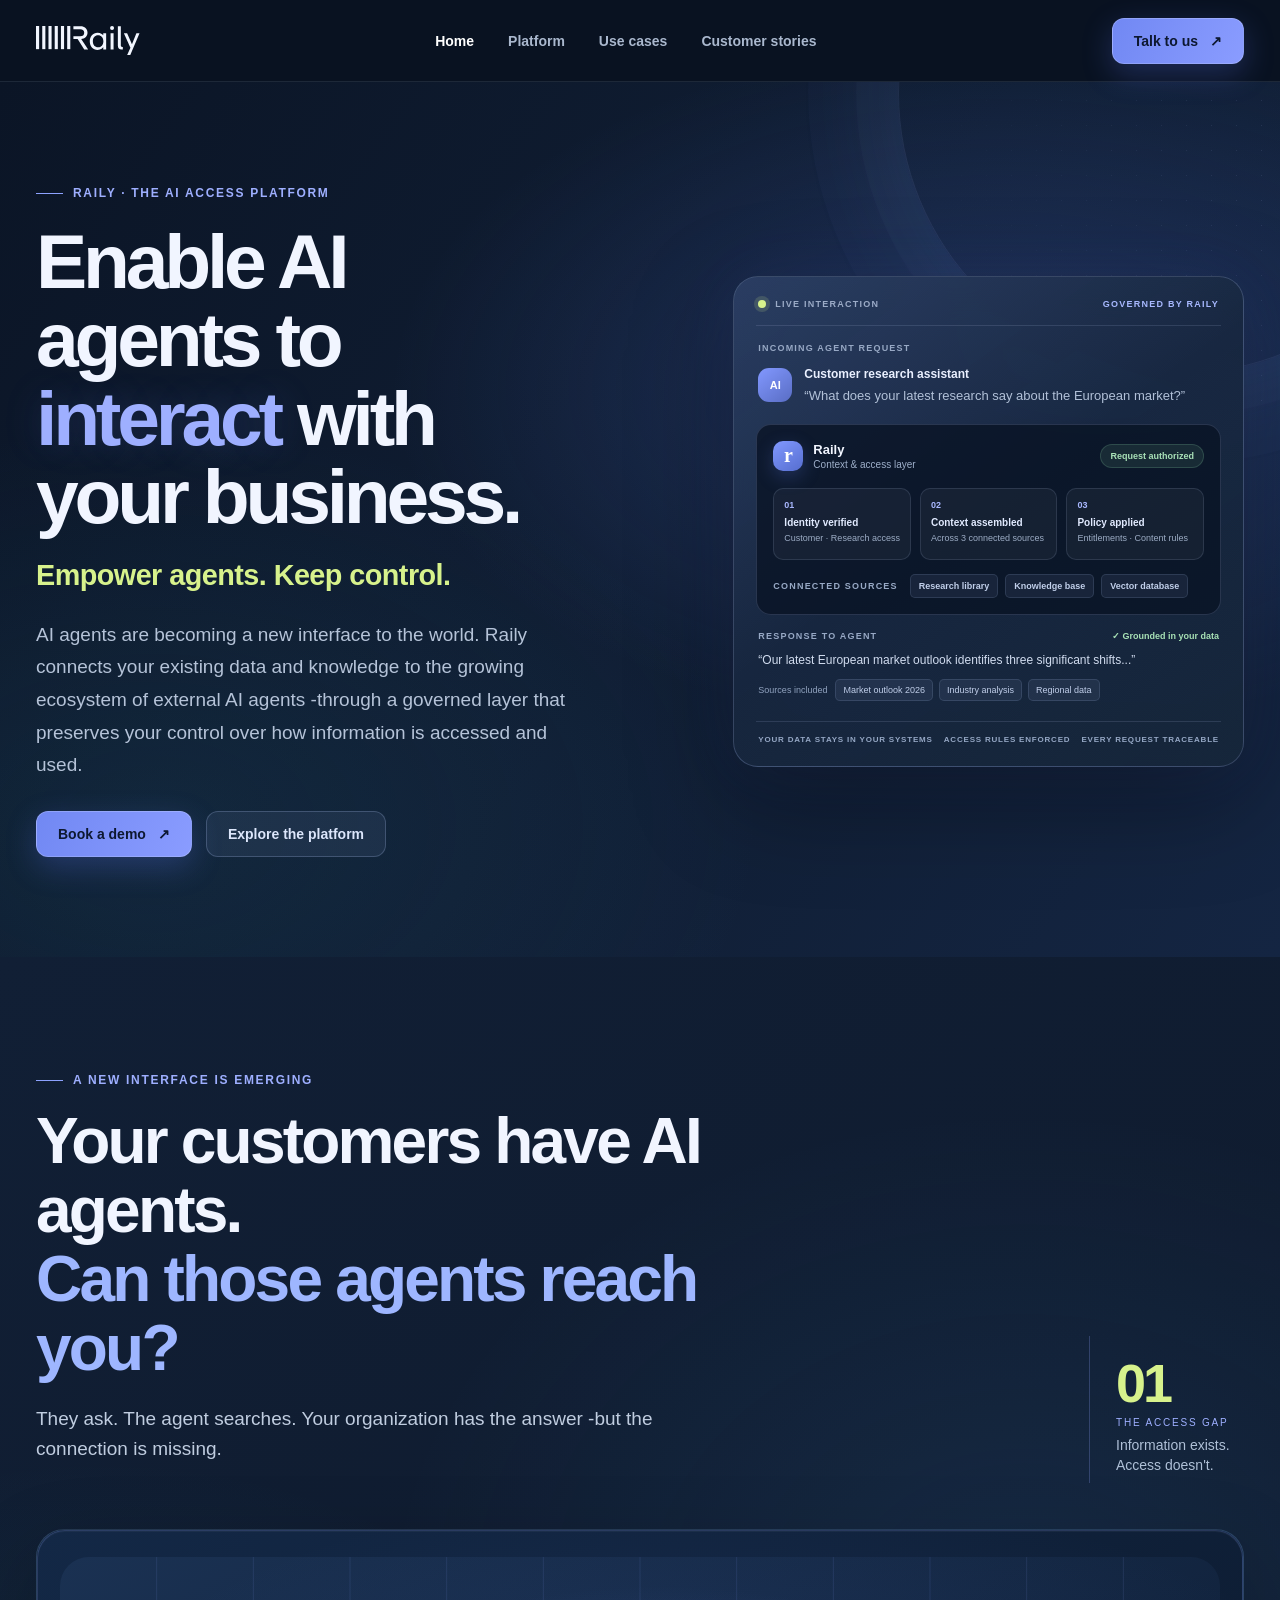
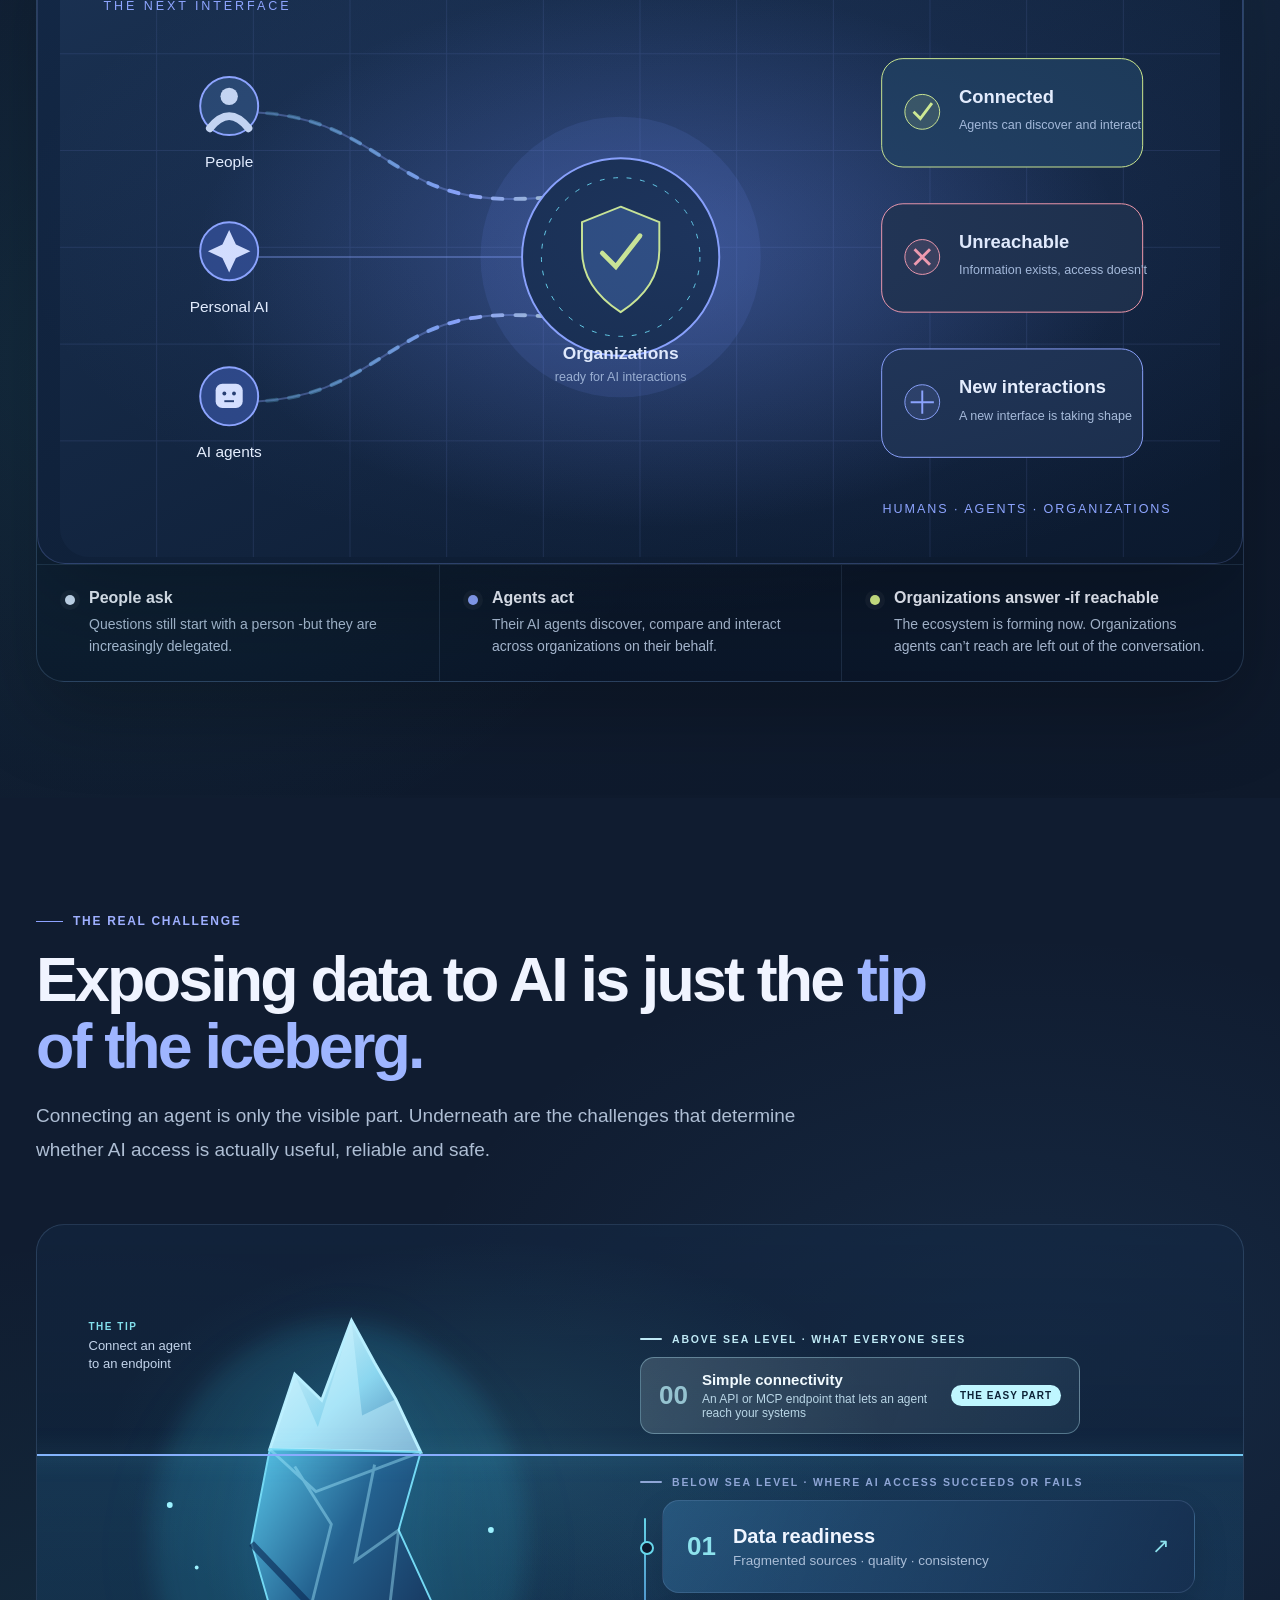
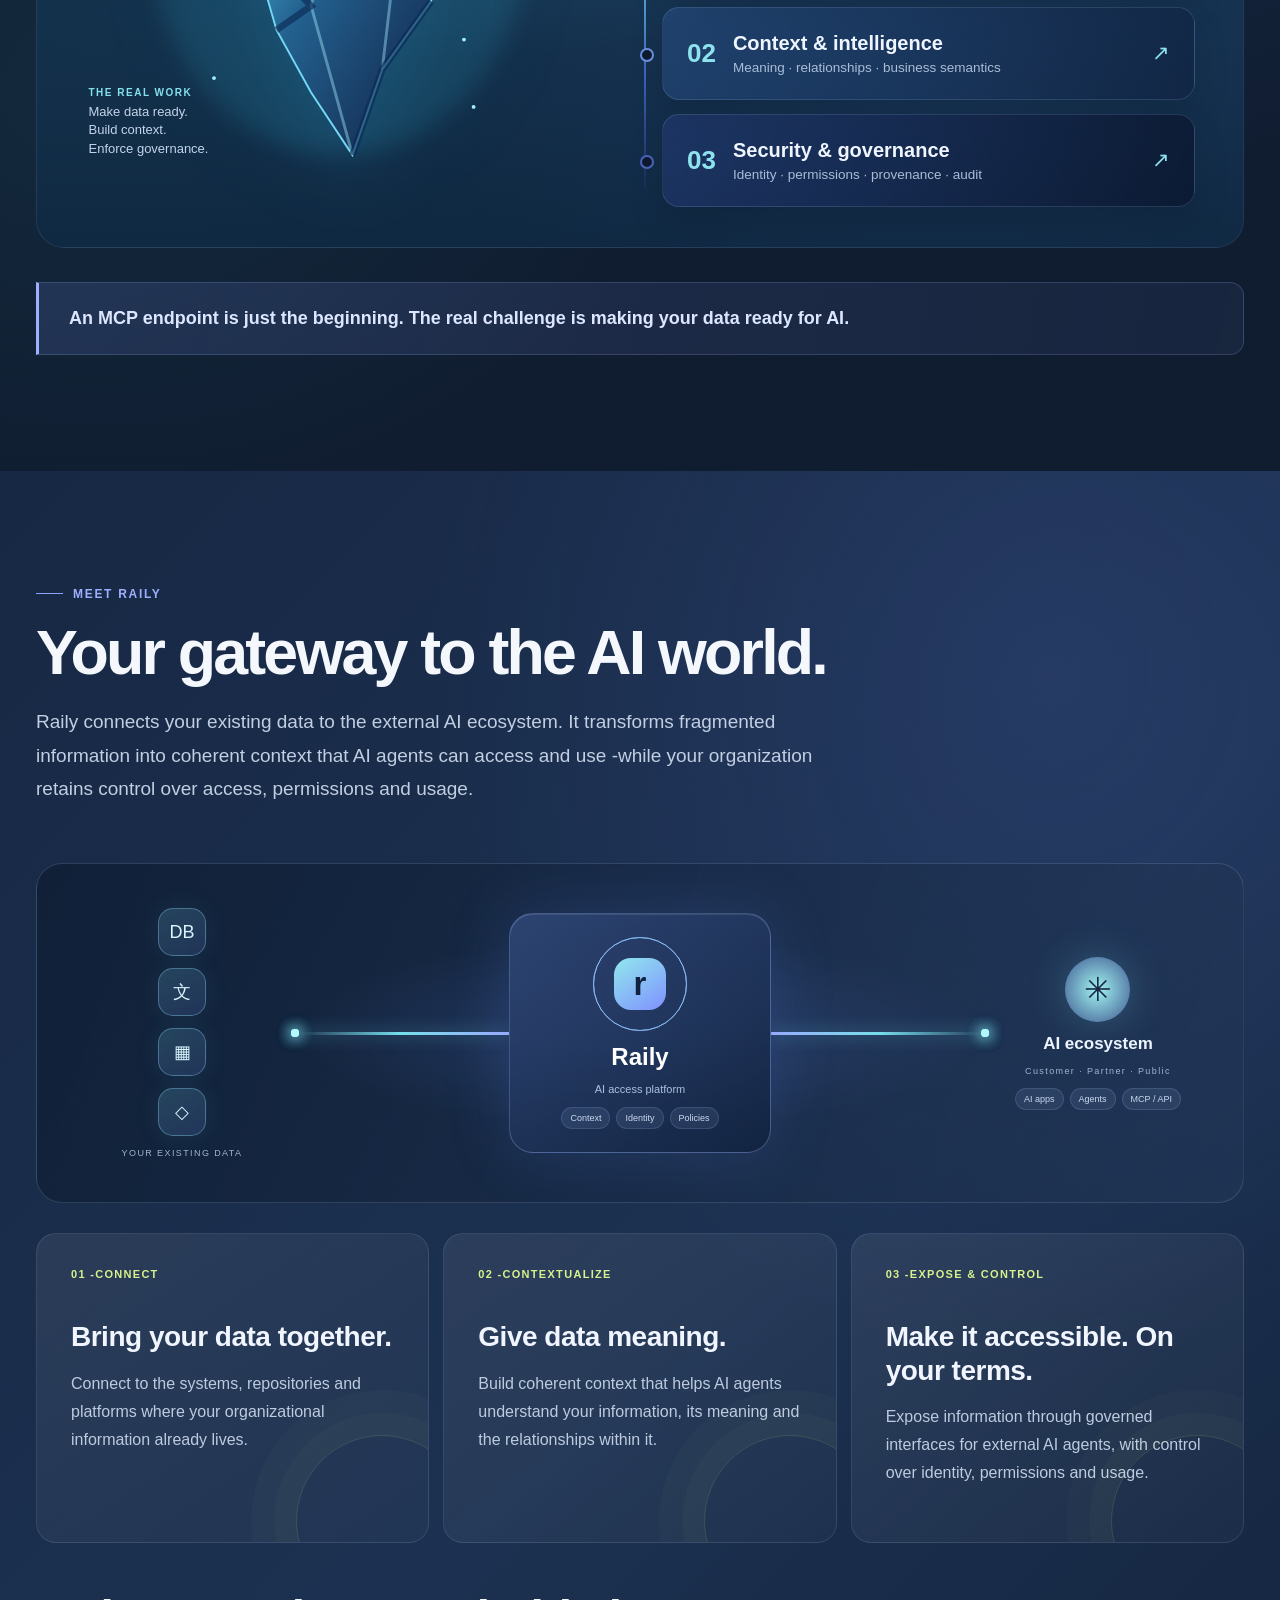
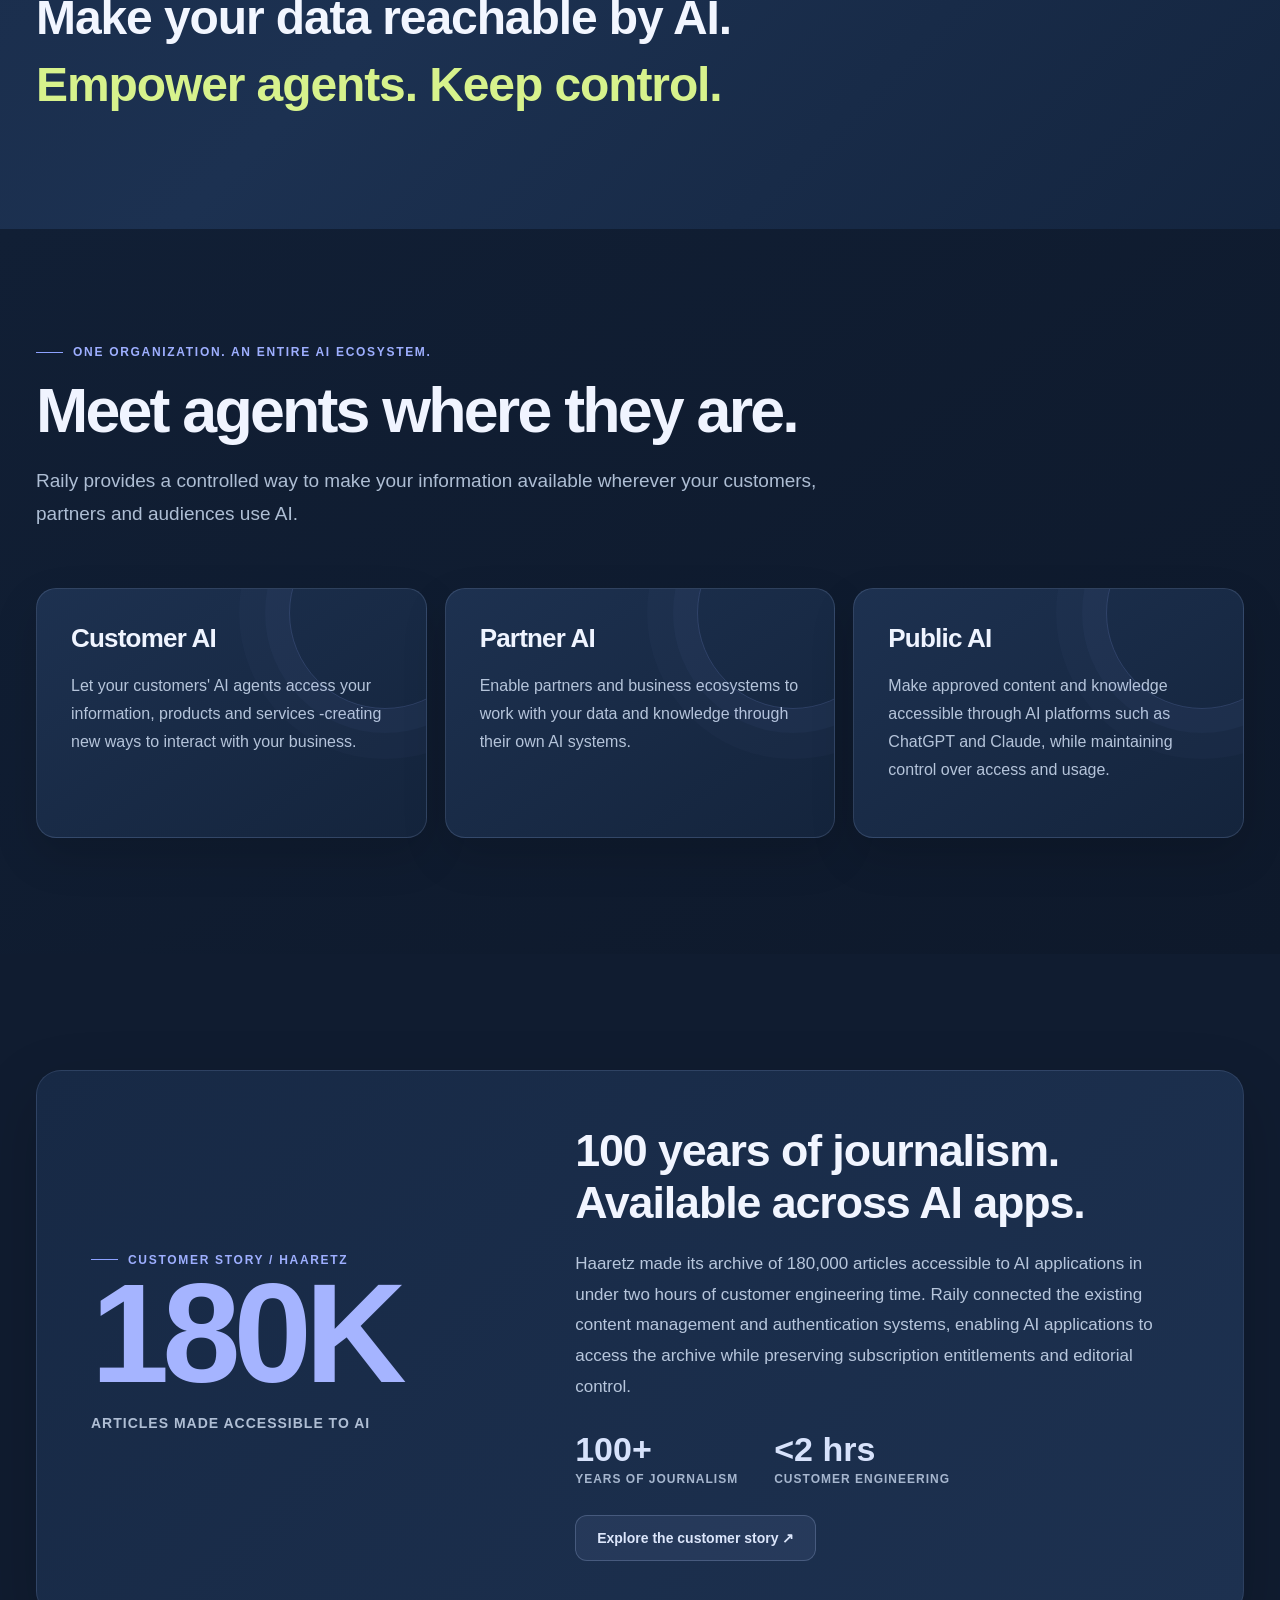
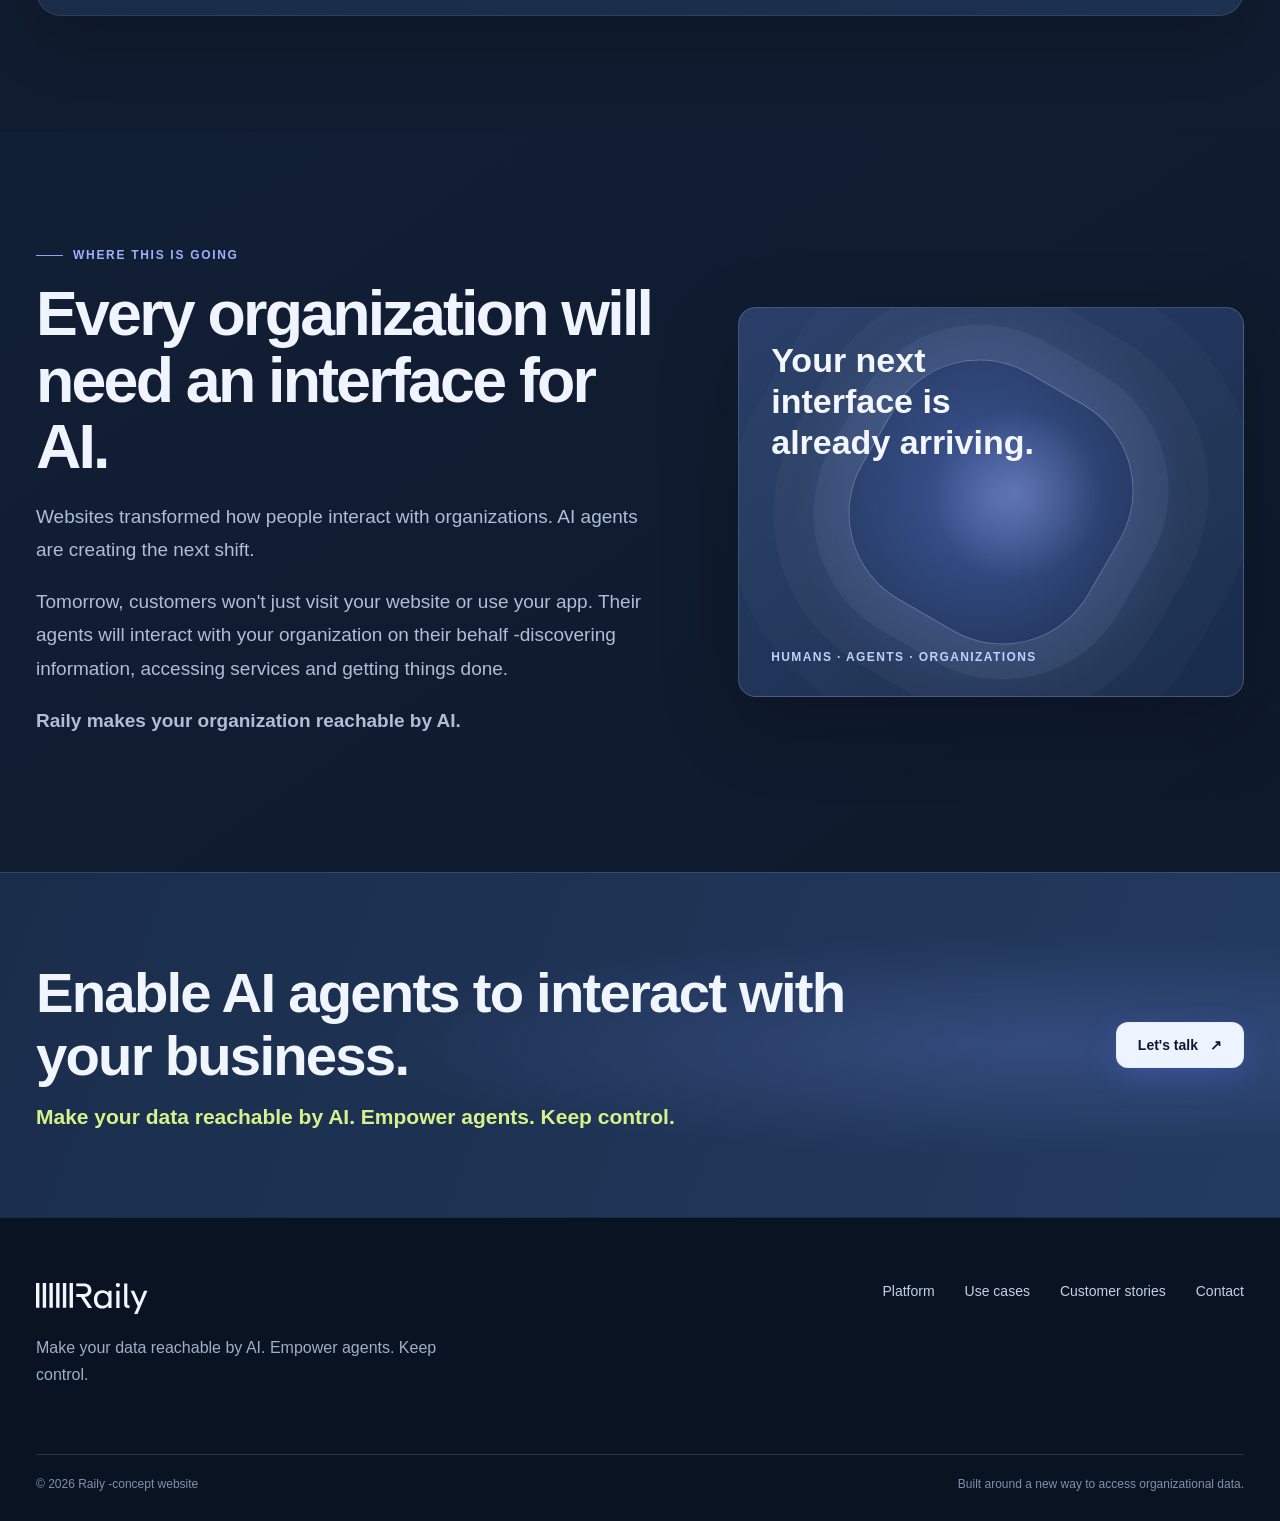
==== commit c5c40cd8: "Apply Raily v7 design refinements to index.html" ====
--- a/index.html
+++ b/index.html
@@ -10,105 +10,10 @@
 <div class="product-foot"><span>YOUR DATA STAYS IN YOUR SYSTEMS</span><span>ACCESS RULES ENFORCED</span><span>EVERY REQUEST TRACEABLE</span></div>
 </div></div></section>
 <section class="section white problem-section"><div class="wrap"><div class="problem-intro"><div><div class="eyebrow">A new interface is emerging</div><h2>Your customers have AI agents.<br><span>Can those agents reach you?</span></h2><p>They ask. The agent searches. Your organization has the answer -but the connection is missing.</p></div><div class="problem-stat"><strong>01</strong><span>THE ACCESS GAP</span><small>Information exists.<br>Access doesn't.</small></div></div><div class="eco-scene" role="img" aria-label="Illustration of an emerging ecosystem: people delegate questions to their own AI agents, and those agents connect with many organizations. Several organizations are already connected; agents are still trying to reach your organization.">
-<div class="eco-canvas"><svg class="eco-svg" viewBox="0 0 1200 640" aria-hidden="true" focusable="false">
-<defs>
-<pattern id="ecoDots" width="28" height="28" patternUnits="userSpaceOnUse"><circle cx="2" cy="2" r="1" fill="#8ea5ff" opacity=".16"/></pattern>
-<radialGradient id="ecoGlow" cx="50%" cy="50%" r="50%"><stop offset="0" stop-color="#5f7cf0" stop-opacity=".35"/><stop offset="1" stop-color="#5f7cf0" stop-opacity="0"/></radialGradient>
-<radialGradient id="ecoOrgGlow" cx="50%" cy="50%" r="50%"><stop offset="0" stop-color="#d7f28c" stop-opacity=".26"/><stop offset="1" stop-color="#d7f28c" stop-opacity="0"/></radialGradient>
-<linearGradient id="personFill" x1="0" y1="0" x2="1" y2="1"><stop stop-color="#2b4569"/><stop offset="1" stop-color="#172a45"/></linearGradient>
-<linearGradient id="agentFill" x1="0" y1="0" x2="1" y2="1"><stop stop-color="#3a59b8"/><stop offset="1" stop-color="#1b2c58"/></linearGradient>
-<linearGradient id="sparkFill" x1="0" y1="0" x2="1" y2="1"><stop stop-color="#bff6ff"/><stop offset="1" stop-color="#8ea5ff"/></linearGradient>
-<linearGradient id="orgFill" x1="0" y1="0" x2="1" y2="1"><stop stop-color="#20385c"/><stop offset="1" stop-color="#132440"/></linearGradient>
-<symbol id="icoPerson" viewBox="-20 -20 40 40"><circle cx="0" cy="-6" r="6.5" fill="none" stroke="#cfe0f7" stroke-width="2.2"/><path d="M-12 13c1.6-7 6.4-10 12-10s10.4 3 12 10" fill="none" stroke="#cfe0f7" stroke-width="2.2" stroke-linecap="round"/></symbol>
-<symbol id="icoSpark" viewBox="-20 -20 40 40"><path d="M0-15C1.8-5 5-1.8 15 0 5 1.8 1.8 5 0 15-1.8 5-5 1.8-15 0-5-1.8-1.8-5 0-15Z" fill="url(#sparkFill)"/></symbol>
-<symbol id="icoOrg" viewBox="-12 -12 24 24"><path d="M-9 9V-3l9-6 9 6V9M-5 9V1M0 9V1M5 9V1M-11 9h22" fill="none" stroke="#a9c3e6" stroke-width="1.7" stroke-linecap="round" stroke-linejoin="round"/></symbol>
-<path id="pa1" d="M184 140C330 140 400 118 524 118"/>
-<path id="pa2" d="M184 235C330 235 420 222 564 222"/>
-<path id="pa3" d="M184 330C330 330 380 330 504 330"/>
-<path id="pa4" d="M184 425C330 425 430 438 574 438"/>
-<path id="pa5" d="M184 520C330 520 400 542 524 542"/>
-<path id="ol1" d="M596 118C740 118 760 112 905 112"/>
-<path id="ol2" d="M596 118C740 118 760 218 905 218"/>
-<path id="ol3" d="M636 222C760 222 770 112 905 112"/>
-<path id="ol4" d="M636 222C780 222 760 442 905 442"/>
-<path id="ol5" d="M576 330C730 330 760 218 905 218"/>
-<path id="ol6" d="M576 330C730 330 760 548 905 548"/>
-<path id="ol7" d="M646 438C780 438 780 442 905 442"/>
-<path id="ol8" d="M646 438C790 438 770 548 905 548"/>
-<path id="ol9" d="M596 542C760 542 760 442 905 442"/>
-<path id="ry1" d="M636 222C740 222 760 330 852 330"/>
-<path id="ry2" d="M576 330C700 330 760 330 852 330"/>
-<path id="ry3" d="M646 438C740 438 760 330 852 330"/>
-</defs>
-<rect width="1200" height="640" fill="url(#ecoDots)"/>
-<ellipse cx="575" cy="330" rx="230" ry="300" fill="url(#ecoGlow)"/>
-<g class="eco-rings"><circle class="ring-a" cx="575" cy="330" r="190" fill="none" stroke="#8ea5ff" stroke-opacity=".22" stroke-dasharray="2 10"/><circle class="ring-b" cx="575" cy="330" r="265" fill="none" stroke="#67d7eb" stroke-opacity=".14" stroke-dasharray="1 14"/></g>
-<g class="eco-heads">
-<text x="150" y="38" text-anchor="middle" class="eco-col">PEOPLE</text><text x="150" y="60" text-anchor="middle" class="eco-colsub">ask a question</text>
-<text x="580" y="38" text-anchor="middle" class="eco-col">THEIR AI AGENTS</text><text x="580" y="60" text-anchor="middle" class="eco-colsub">act on their behalf</text>
-<text x="1010" y="38" text-anchor="middle" class="eco-col">ORGANIZATIONS</text><text x="1010" y="60" text-anchor="middle" class="eco-colsub">hold the answers</text>
-</g>
-<g class="eco-mesh" stroke="#8ea5ff" stroke-opacity=".2" stroke-width="1.2" fill="none"><path d="M560 118L600 222L540 330L610 438L560 542"/><path d="M560 118L540 330L560 542M600 222L610 438"/></g>
-<g class="eco-links personal" fill="none" stroke="#67d7eb" stroke-width="1.6"><use href="#pa1"/><use href="#pa2"/><use href="#pa3"/><use href="#pa4"/><use href="#pa5"/></g>
-<g class="eco-links org" fill="none" stroke="#8ea5ff" stroke-width="1.5"><use href="#ol1"/><use href="#ol2"/><use href="#ol3"/><use href="#ol4"/><use href="#ol5"/><use href="#ol6"/><use href="#ol7"/><use href="#ol8"/><use href="#ol9"/></g>
-<g class="eco-links reach" fill="none" stroke="#d7f28c" stroke-width="1.6"><use href="#ry1"/><use href="#ry2"/><use href="#ry3"/></g>
-<g class="eco-packets">
-<circle r="3.6" fill="#bff6ff"><animateMotion dur="3.2s" repeatCount="indefinite"><mpath href="#pa1"/></animateMotion></circle>
-<circle r="3.6" fill="#bff6ff"><animateMotion dur="3.6s" begin="-1.1s" repeatCount="indefinite"><mpath href="#pa2"/></animateMotion></circle>
-<circle r="3.6" fill="#bff6ff"><animateMotion dur="3s" begin="-2s" repeatCount="indefinite"><mpath href="#pa3"/></animateMotion></circle>
-<circle r="3.6" fill="#bff6ff"><animateMotion dur="3.8s" begin="-.6s" repeatCount="indefinite"><mpath href="#pa4"/></animateMotion></circle>
-<circle r="3.6" fill="#bff6ff"><animateMotion dur="3.4s" begin="-2.6s" repeatCount="indefinite"><mpath href="#pa5"/></animateMotion></circle>
-<circle r="3.2" fill="#a9b9ff"><animateMotion dur="2.8s" repeatCount="indefinite"><mpath href="#ol1"/></animateMotion></circle>
-<circle r="3.2" fill="#a9b9ff"><animateMotion dur="3.4s" begin="-1.4s" repeatCount="indefinite" keyPoints="1;0" keyTimes="0;1" calcMode="linear"><mpath href="#ol2"/></animateMotion></circle>
-<circle r="3.2" fill="#a9b9ff"><animateMotion dur="3.1s" begin="-.4s" repeatCount="indefinite"><mpath href="#ol3"/></animateMotion></circle>
-<circle r="3.2" fill="#a9b9ff"><animateMotion dur="3.9s" begin="-2.1s" repeatCount="indefinite" keyPoints="1;0" keyTimes="0;1" calcMode="linear"><mpath href="#ol4"/></animateMotion></circle>
-<circle r="3.2" fill="#a9b9ff"><animateMotion dur="3s" begin="-1s" repeatCount="indefinite"><mpath href="#ol5"/></animateMotion></circle>
-<circle r="3.2" fill="#a9b9ff"><animateMotion dur="3.6s" begin="-2.4s" repeatCount="indefinite" keyPoints="1;0" keyTimes="0;1" calcMode="linear"><mpath href="#ol6"/></animateMotion></circle>
-<circle r="3.2" fill="#a9b9ff"><animateMotion dur="2.6s" begin="-.9s" repeatCount="indefinite"><mpath href="#ol7"/></animateMotion></circle>
-<circle r="3.2" fill="#a9b9ff"><animateMotion dur="3.3s" begin="-1.7s" repeatCount="indefinite" keyPoints="1;0" keyTimes="0;1" calcMode="linear"><mpath href="#ol8"/></animateMotion></circle>
-<circle r="3.2" fill="#a9b9ff"><animateMotion dur="3.5s" begin="-.2s" repeatCount="indefinite"><mpath href="#ol9"/></animateMotion></circle>
-<circle r="3.6" fill="#d7f28c"><animateMotion dur="2.4s" repeatCount="indefinite"><mpath href="#ry1"/></animateMotion></circle>
-<circle r="3.6" fill="#d7f28c"><animateMotion dur="2.4s" begin="-.8s" repeatCount="indefinite"><mpath href="#ry2"/></animateMotion></circle>
-<circle r="3.6" fill="#d7f28c"><animateMotion dur="2.4s" begin="-1.6s" repeatCount="indefinite"><mpath href="#ry3"/></animateMotion></circle>
-</g>
-<g class="eco-people">
-<g transform="translate(150 140)"><circle r="31" fill="url(#personFill)" stroke="#6f8db8" stroke-opacity=".5"/><use href="#icoPerson" x="-20" y="-20" width="40" height="40"/><text x="-44" y="5" text-anchor="end" class="eco-tag">Analyst</text></g>
-<g transform="translate(150 235)"><circle r="31" fill="url(#personFill)" stroke="#6f8db8" stroke-opacity=".5"/><use href="#icoPerson" x="-20" y="-20" width="40" height="40"/><text x="-44" y="5" text-anchor="end" class="eco-tag">Buyer</text></g>
-<g transform="translate(150 330)"><circle r="31" fill="url(#personFill)" stroke="#6f8db8" stroke-opacity=".5"/><use href="#icoPerson" x="-20" y="-20" width="40" height="40"/><text x="-44" y="5" text-anchor="end" class="eco-tag">Student</text></g>
-<g transform="translate(150 425)"><circle r="31" fill="url(#personFill)" stroke="#6f8db8" stroke-opacity=".5"/><use href="#icoPerson" x="-20" y="-20" width="40" height="40"/><text x="-44" y="5" text-anchor="end" class="eco-tag">Partner</text></g>
-<g transform="translate(150 520)"><circle r="31" fill="url(#personFill)" stroke="#6f8db8" stroke-opacity=".5"/><use href="#icoPerson" x="-20" y="-20" width="40" height="40"/><text x="-44" y="5" text-anchor="end" class="eco-tag">Investor</text></g>
-</g>
-<g class="eco-agents">
-<g transform="translate(560 118)"><circle class="agent-halo" r="44" fill="none" stroke="#8ea5ff"/><rect x="-32" y="-32" width="64" height="64" rx="19" fill="url(#agentFill)" stroke="#9fb3ff" stroke-opacity=".55"/><use href="#icoSpark" x="-18" y="-18" width="36" height="36"/></g>
-<g transform="translate(600 222)"><circle class="agent-halo d1" r="44" fill="none" stroke="#8ea5ff"/><rect x="-32" y="-32" width="64" height="64" rx="19" fill="url(#agentFill)" stroke="#9fb3ff" stroke-opacity=".55"/><use href="#icoSpark" x="-18" y="-18" width="36" height="36"/></g>
-<g transform="translate(540 330)"><circle class="agent-halo d2" r="44" fill="none" stroke="#8ea5ff"/><rect x="-32" y="-32" width="64" height="64" rx="19" fill="url(#agentFill)" stroke="#9fb3ff" stroke-opacity=".55"/><use href="#icoSpark" x="-18" y="-18" width="36" height="36"/></g>
-<g transform="translate(610 438)"><circle class="agent-halo d3" r="44" fill="none" stroke="#8ea5ff"/><rect x="-32" y="-32" width="64" height="64" rx="19" fill="url(#agentFill)" stroke="#9fb3ff" stroke-opacity=".55"/><use href="#icoSpark" x="-18" y="-18" width="36" height="36"/></g>
-<g transform="translate(560 542)"><circle class="agent-halo d4" r="44" fill="none" stroke="#8ea5ff"/><rect x="-32" y="-32" width="64" height="64" rx="19" fill="url(#agentFill)" stroke="#9fb3ff" stroke-opacity=".55"/><use href="#icoSpark" x="-18" y="-18" width="36" height="36"/></g>
-</g>
-<g class="eco-bubbles">
-<g class="bubble b1" transform="translate(236 72)"><rect width="236" height="34" rx="17" fill="#1b2f4f" stroke="#67d7eb" stroke-opacity=".45"/><text x="16" y="22" class="eco-bubble">“What’s the latest EU outlook?”</text></g>
-<g class="bubble b2" transform="translate(236 574)"><rect width="236" height="34" rx="17" fill="#1b2f4f" stroke="#67d7eb" stroke-opacity=".45"/><text x="16" y="22" class="eco-bubble">“Compare supplier terms for me”</text></g>
-<g class="bubble b3" transform="translate(664 60)"><rect width="196" height="34" rx="17" fill="#1f2f5a" stroke="#8ea5ff" stroke-opacity=".5"/><text x="16" y="22" class="eco-bubble">Searching 4 sources…</text></g>
-</g>
-<g class="eco-orgs">
-<g transform="translate(905 84)"><rect width="200" height="56" rx="16" fill="url(#orgFill)" stroke="#8ea5ff" stroke-opacity=".35"/><use href="#icoOrg" x="14" y="16" width="24" height="24"/><text x="48" y="25" class="eco-org">Publisher</text><text x="48" y="42" class="eco-orgsub">Connected</text><circle cx="182" cy="28" r="4" fill="#67d7eb"/></g>
-<g transform="translate(905 190)"><rect width="200" height="56" rx="16" fill="url(#orgFill)" stroke="#8ea5ff" stroke-opacity=".35"/><use href="#icoOrg" x="14" y="16" width="24" height="24"/><text x="48" y="25" class="eco-org">Bank</text><text x="48" y="42" class="eco-orgsub">Connected</text><circle cx="182" cy="28" r="4" fill="#67d7eb"/></g>
-<g transform="translate(905 414)"><rect width="200" height="56" rx="16" fill="url(#orgFill)" stroke="#8ea5ff" stroke-opacity=".35"/><use href="#icoOrg" x="14" y="16" width="24" height="24"/><text x="48" y="25" class="eco-org">Retailer</text><text x="48" y="42" class="eco-orgsub">Connected</text><circle cx="182" cy="28" r="4" fill="#67d7eb"/></g>
-<g transform="translate(905 520)"><rect width="200" height="56" rx="16" fill="url(#orgFill)" stroke="#8ea5ff" stroke-opacity=".35"/><use href="#icoOrg" x="14" y="16" width="24" height="24"/><text x="48" y="25" class="eco-org">Research institute</text><text x="48" y="42" class="eco-orgsub">Connected</text><circle cx="182" cy="28" r="4" fill="#67d7eb"/></g>
-<g class="your-org" transform="translate(895 288)">
-<ellipse cx="115" cy="42" rx="170" ry="96" fill="url(#ecoOrgGlow)"/>
-<rect class="your-org-pulse" x="-4" y="-4" width="238" height="92" rx="24" fill="none" stroke="#d7f28c"/>
-<rect width="230" height="84" rx="20" fill="#1d3150" stroke="#d7f28c" stroke-width="1.6" stroke-dasharray="6 5"/>
-<use href="#icoOrg" x="18" y="27" width="30" height="30"/>
-<text x="60" y="36" class="eco-org you">Your organization</text>
-<text x="60" y="58" class="eco-orgsub you">Agents are knocking</text>
-<circle cx="-27" cy="42" r="15" fill="#0f1c31" stroke="#d7f28c" stroke-width="1.6"/><text x="-27" y="48" text-anchor="middle" class="eco-q">?</text>
-</g>
-</g>
-</svg></div>
+<div class="eco-canvas"><img class="eco-svg eco-ecosystem-art" src="assets/visual-ecosystem.svg" alt="People delegate to AI agents, which connect with organizations that are ready for agent interactions." loading="lazy"></div>
 <div class="eco-legend">
 <div class="eco-step"><span class="eco-step-dot people"></span><div><b>People ask</b><p>Questions still start with a person -but they are increasingly delegated.</p></div></div>
-<div class="eco-step"><span class="eco-step-dot agents"></span><div><b>Agents act</b><p>Their AI agents search, compare and transact across organizations on their behalf.</p></div></div>
+<div class="eco-step"><span class="eco-step-dot agents"></span><div><b>Agents act</b><p>Their AI agents discover, compare and interact across organizations on their behalf.</p></div></div>
 <div class="eco-step"><span class="eco-step-dot orgs"></span><div><b>Organizations answer -if reachable</b><p>The ecosystem is forming now. Organizations agents can’t reach are left out of the conversation.</p></div></div>
 </div>
 </div>
--- a/assets/site.css
+++ b/assets/site.css
@@ -0,0 +1,117 @@
+@font-face{font-family:Inter;src:url('fonts/Inter-Regular.otf') format('opentype');font-weight:400;font-display:swap}@font-face{font-family:Inter;src:url('fonts/Inter-SemiBold.otf') format('opentype');font-weight:600;font-display:swap}@font-face{font-family:InterDisplay;src:url('fonts/InterDisplay-SemiBold.otf') format('opentype');font-weight:600;font-display:swap}@font-face{font-family:InterDisplay;src:url('fonts/InterDisplay-Bold.otf') format('opentype');font-weight:700 800;font-display:swap}
+:root{--ink:#101b2b;--muted:#59677a;--paper:#f4f5f2;--white:#fff;--line:#d8ddd9;--blue:#3157e8;--blue2:#e5eaff;--lime:#c9f36b;--night:#101d2d;--night2:#172a40;--max:1240px;--radius:18px;--shadow:0 22px 70px rgba(16,27,43,.10)}
+*{box-sizing:border-box}html{scroll-behavior:smooth}body{margin:0;background:var(--paper);color:var(--ink);font-family:Inter,Arial,sans-serif;-webkit-font-smoothing:antialiased}a{color:inherit;text-decoration:none}button{font:inherit}.wrap{width:min(var(--max),calc(100% - 64px));margin:auto}
+.topbar{height:88px;display:flex;align-items:center;border-bottom:1px solid rgba(16,27,43,.1);position:relative;z-index:10;background:rgba(244,245,242,.96)}.nav{display:flex;align-items:center;justify-content:space-between}.brand{display:flex;align-items:center;font:800 32px InterDisplay,Inter,sans-serif;letter-spacing:-2px;color:var(--ink)}.brand-mark{display:none}.navlinks{display:flex;align-items:center;gap:38px;font-size:15px;font-weight:600;color:#465467}.navlinks a:hover,.navlinks a.active{color:var(--blue)}.nav-cta,.button{display:inline-flex;align-items:center;justify-content:center;gap:12px;padding:16px 23px;border-radius:4px;background:var(--blue);color:white;font-weight:700;font-size:15px;transition:.2s transform,.2s background}.nav-cta:hover,.button:hover{transform:translateY(-2px);background:#1d43cb}.button.secondary{background:transparent;color:var(--ink);border:1px solid #aeb8c4}.button.secondary:hover{background:white}.menu-toggle{display:none;border:0;background:none;font-size:26px}
+.eyebrow{font:700 14px Inter,sans-serif;letter-spacing:1.6px;text-transform:uppercase;color:var(--blue);display:flex;align-items:center;gap:12px}.eyebrow:before{content:'';height:2px;width:34px;background:currentColor}
+.hero{padding:104px 0 88px;overflow:hidden;position:relative;background:var(--paper)}.hero:after{content:'';position:absolute;right:-180px;top:-220px;width:560px;height:560px;border-radius:50%;border:1px solid rgba(49,87,232,.12);box-shadow:0 0 0 65px rgba(49,87,232,.025),0 0 0 130px rgba(49,87,232,.02);pointer-events:none}.hero-grid{display:block;position:relative;z-index:1}.hero-copy{max-width:1100px}.hero h1{font:700 clamp(64px,8.2vw,112px)/.99 InterDisplay,Inter,sans-serif;letter-spacing:-7px;margin:25px 0 24px;max-width:1100px}.hero h1 em{font-style:normal;color:var(--blue)}.hero .hero-tagline{font:700 clamp(26px,3vw,38px)/1.2 InterDisplay,Inter,sans-serif;letter-spacing:-1.2px;color:#46630c;margin:0 0 26px}.hero p.lead{font-size:20px;line-height:1.65;color:#526174;max-width:820px;margin:0 0 32px}.actions{display:flex;gap:14px;flex-wrap:wrap}.hero-diagram{margin-top:76px;background:var(--night);color:#fff;padding:30px 34px 34px;border-radius:5px;position:relative;overflow:hidden}.hero-diagram:before{content:'';position:absolute;inset:0;background:linear-gradient(120deg,rgba(49,87,232,.18),transparent 42%,rgba(201,243,107,.08));pointer-events:none}.diagram-label{position:relative;color:#aab8c9;font-size:12px;font-weight:700;letter-spacing:1.8px;text-transform:uppercase;margin-bottom:26px}.diagram-flow{position:relative;display:grid;grid-template-columns:1fr 34px 1.15fr 34px 1fr;gap:12px;align-items:stretch}.diagram-box{min-height:150px;padding:24px;border:1px solid rgba(255,255,255,.2);background:rgba(255,255,255,.035);display:flex;flex-direction:column;justify-content:space-between}.diagram-box strong{font:700 22px InterDisplay,Inter,sans-serif}.diagram-box span{font-size:14px;line-height:1.5;color:#b8c4d2}.diagram-box.raily{background:var(--blue);border-color:var(--blue)}.diagram-box.raily span{color:#e5eaff}.diagram-arrow{display:flex;align-items:center;justify-content:center;color:var(--lime);font-size:28px}.diagram-foot{position:relative;display:flex;justify-content:space-between;gap:20px;margin-top:22px;color:#c9f36b;font-size:12px;font-weight:700;letter-spacing:1.3px;text-transform:uppercase}
+.section{padding:116px 0}.section.white{background:#fff}.section.dark{background:var(--night);color:white}.section-head{max-width:920px;margin-bottom:58px}.section h2,.page-hero h1{font:700 clamp(48px,6vw,76px)/1.04 InterDisplay,Inter,sans-serif;letter-spacing:-4px;margin:22px 0 24px}.section-head p,.section p.body{font-size:19px;line-height:1.7;color:var(--muted);max-width:790px}.section.dark .section-head p,.section.dark p.body{color:#b3c0ce}.problem-grid{display:grid;grid-template-columns:1fr 1fr;gap:90px;align-items:start}.problem-quote{font:700 clamp(42px,5vw,64px)/1.1 InterDisplay,Inter,sans-serif;letter-spacing:-3px}.problem-quote span{color:var(--blue)}.problem-copy p{font-size:18px;line-height:1.8;color:var(--muted);margin-top:0}.problem-copy strong{display:block;font:700 25px InterDisplay,Inter,sans-serif;line-height:1.3;margin-top:25px;color:var(--ink)}
+.iceberg{display:grid;grid-template-columns:repeat(3,1fr);gap:18px}.ice-card{background:#f2f4f1;border:1px solid #dfe4df;border-radius:4px;padding:32px;min-height:290px}.ice-card .num{font:700 13px Inter,sans-serif;color:var(--blue);letter-spacing:1.1px}.ice-card h3{font:700 28px/1.15 InterDisplay,Inter,sans-serif;letter-spacing:-1.2px;margin:35px 0 15px}.ice-card p{font-size:16px;line-height:1.7;color:var(--muted);margin:0}.callout{margin-top:25px;padding:25px 30px;background:var(--blue2);border-left:5px solid var(--blue);color:#203a9b;font-size:18px;font-weight:700}
+.steps{display:grid;grid-template-columns:repeat(3,1fr);gap:18px}.step{padding:34px;border:1px solid rgba(255,255,255,.17);border-radius:4px;background:rgba(255,255,255,.045);min-height:315px}.step .stepno{font:700 13px Inter,sans-serif;color:var(--lime);letter-spacing:1.2px}.step h3{font:700 31px/1.15 InterDisplay,Inter,sans-serif;margin:42px 0 16px;letter-spacing:-1.2px}.step p{color:#b3c0ce;line-height:1.75;font-size:16px}.step .line{height:3px;background:linear-gradient(90deg,var(--lime),transparent);margin-top:30px}.tagline{font:700 clamp(32px,4.4vw,54px)/1.12 InterDisplay,Inter,sans-serif;letter-spacing:-2px;margin:0;color:white}.tagline span{display:block;color:var(--lime);margin-top:9px}
+.ecosystem{display:grid;grid-template-columns:repeat(3,1fr);gap:18px}.eco{padding:34px;border:1px solid var(--line);border-radius:4px;background:#fff;min-height:230px}.eco h3{font:700 27px InterDisplay,Inter,sans-serif;letter-spacing:-.8px;margin:0 0 18px}.eco p{font-size:16px;line-height:1.75;color:var(--muted);margin:0}.proof{display:grid;grid-template-columns:.8fr 1.2fr;gap:75px;align-items:center}.proof-number{font:800 clamp(76px,10vw,130px)/.9 InterDisplay,Inter,sans-serif;letter-spacing:-8px;color:var(--blue)}.proof-number small{display:block;font:700 13px Inter,sans-serif;letter-spacing:1.5px;text-transform:uppercase;color:var(--muted);margin-top:20px}.proof h3{font:700 42px/1.1 InterDisplay,Inter,sans-serif;letter-spacing:-2px;margin:0 0 20px}.proof p{font-size:17px;line-height:1.8;color:var(--muted)}.proof-metrics{display:flex;gap:36px;flex-wrap:wrap;margin:28px 0}.metric strong{display:block;font:700 30px InterDisplay,Inter,sans-serif}.metric span{font:700 12px Inter,sans-serif;color:var(--muted);text-transform:uppercase;letter-spacing:1px}
+.vision{display:grid;grid-template-columns:1fr .8fr;gap:80px;align-items:center}.vision-art{height:360px;border-radius:4px;background:var(--blue);position:relative;overflow:hidden;padding:34px;color:white;display:flex;flex-direction:column;justify-content:space-between}.vision-art:before{content:'';position:absolute;width:380px;height:380px;border:1px solid rgba(255,255,255,.35);border-radius:50%;left:50%;top:50%;transform:translate(-50%,-50%);box-shadow:0 0 0 55px rgba(255,255,255,.06),0 0 0 110px rgba(255,255,255,.045)}.vision-art strong{position:relative;font:700 34px/1.12 InterDisplay,Inter,sans-serif;max-width:280px;display:block}.vision-art span{position:relative;font:700 12px Inter,sans-serif;letter-spacing:1.4px}
+.final-cta{background:var(--lime);padding:78px 0}.final-cta-inner{display:flex;align-items:center;justify-content:space-between;gap:36px}.final-cta h2{font:700 clamp(38px,5vw,62px)/1.06 InterDisplay,Inter,sans-serif;letter-spacing:-3px;margin:0 0 18px;max-width:850px}.final-cta p{font:700 21px InterDisplay,Inter,sans-serif;margin:0;color:#34441b}.final-cta .button{background:var(--ink);white-space:nowrap}
+.footer{background:var(--night);color:white;padding:65px 0 30px}.footer-top{display:flex;justify-content:space-between;gap:30px;padding-bottom:50px}.footer .brand{color:white}.footer p{color:#aab8c9;font-size:16px;line-height:1.7;max-width:420px}.footer-links{display:flex;gap:30px;color:#d3dce6;font-size:14px;align-items:flex-start;flex-wrap:wrap}.copyright{border-top:1px solid rgba(255,255,255,.15);padding-top:22px;color:#8798ab;font-size:12px;display:flex;justify-content:space-between}
+.page-hero{padding:112px 0 88px;background:var(--night);color:white;position:relative;overflow:hidden}.page-hero:after{content:'';position:absolute;width:520px;height:520px;border:1px solid rgba(255,255,255,.12);border-radius:50%;right:-150px;top:-240px;box-shadow:0 0 0 60px rgba(255,255,255,.03),0 0 0 120px rgba(255,255,255,.02)}.page-hero .inner{position:relative;z-index:1;max-width:1000px}.page-hero h1{font-size:clamp(64px,8vw,100px);margin:24px 0;letter-spacing:-6px}.page-hero p{font-size:20px;line-height:1.7;color:#b3c0ce;max-width:820px}.page-hero .eyebrow{color:var(--lime)}
+.content-grid{display:grid;grid-template-columns:repeat(2,1fr);gap:20px}.content-card{padding:36px;border:1px solid var(--line);border-radius:4px;background:#fff}.content-card h3{font:700 30px/1.15 InterDisplay,Inter,sans-serif;letter-spacing:-1px;margin:0 0 18px}.content-card p{font-size:16px;line-height:1.75;color:var(--muted)}.content-card .eyebrow{margin-bottom:28px}.architecture{background:var(--night);border-radius:4px;padding:42px;color:white}.arch-row{display:grid;grid-template-columns:200px 1fr;gap:28px;padding:27px 0;border-bottom:1px solid rgba(255,255,255,.15);align-items:center}.arch-row:last-child{border:0}.arch-label{font:700 13px Inter,sans-serif;letter-spacing:1.5px;color:var(--lime)}.arch-items{display:flex;gap:11px;flex-wrap:wrap}.arch-items span{padding:11px 16px;border:1px solid rgba(255,255,255,.2);border-radius:2px;color:#e0e7ef;font-size:14px}
+.story-feature{background:#fff;border:1px solid var(--line);border-radius:4px;overflow:hidden;display:grid;grid-template-columns:.85fr 1.15fr}.story-side{background:var(--night);color:white;padding:45px;display:flex;flex-direction:column;justify-content:space-between;min-height:430px}.story-side .big{font:800 100px InterDisplay,Inter,sans-serif;letter-spacing:-7px}.story-side .big small{display:block;font:700 13px Inter,sans-serif;letter-spacing:1.5px;color:#b3c0ce}.story-main{padding:48px}.story-main h2{font:700 42px/1.1 InterDisplay,Inter,sans-serif;letter-spacing:-2px;margin:0 0 20px}.story-main p{color:var(--muted);line-height:1.8;font-size:16px}.story-main .metric-row{display:flex;gap:30px;margin-top:28px;flex-wrap:wrap}.story-main .metric-row strong{display:block;font:700 28px InterDisplay,Inter,sans-serif}.story-main .metric-row span{font:700 12px Inter,sans-serif;color:var(--muted);letter-spacing:.6px}.contact-panel{background:var(--night);color:white;border-radius:4px;padding:52px;display:grid;grid-template-columns:1fr .8fr;gap:42px;align-items:center}.contact-panel h2{font:700 48px/1.1 InterDisplay,Inter,sans-serif;letter-spacing:-2px;margin:0 0 20px}.contact-panel p{color:#b3c0ce;line-height:1.7;font-size:17px}.contact-note{border:1px solid rgba(255,255,255,.18);padding:26px;border-radius:4px;color:#d4deea;font-size:14px;line-height:1.8}.small-note{font-size:13px;color:#7d8a99;line-height:1.6}.mobile-only{display:none}
+@media(max-width:900px){.hero h1{font-size:clamp(58px,9vw,88px);letter-spacing:-4.5px}.hero-diagram{margin-top:55px}.problem-grid,.proof,.vision{grid-template-columns:1fr;gap:45px}.iceberg,.steps,.ecosystem{grid-template-columns:1fr}.step{min-height:0}.section{padding:85px 0}.story-feature{grid-template-columns:1fr}.story-side{min-height:270px}.contact-panel{grid-template-columns:1fr}.final-cta-inner{align-items:flex-start;flex-direction:column}.arch-row{grid-template-columns:1fr;gap:14px}}
+@media(max-width:680px){.diagram-flow{grid-template-columns:1fr;gap:10px}.diagram-arrow{height:20px;transform:rotate(90deg)}.wrap{width:min(var(--max),calc(100% - 36px))}.topbar{height:72px}.brand{font-size:29px}.menu-toggle{display:block;color:var(--ink)}.navlinks{display:none;position:absolute;top:71px;left:0;right:0;background:var(--paper);padding:24px;flex-direction:column;align-items:stretch;gap:20px;border-bottom:1px solid var(--line)}.navlinks.open{display:flex}.nav-cta{display:none}.hero{padding:70px 0 60px}.hero h1{font-size:clamp(48px,13vw,72px);letter-spacing:-3.2px;margin:22px 0}.hero .hero-tagline{font-size:25px}.hero p.lead{font-size:17px}.hero-diagram{padding:22px;margin-top:42px}.diagram-flow{grid-template-columns:1fr;gap:10px}.diagram-box{min-height:110px}.diagram-arrow{height:20px;transform:rotate(90deg)}.diagram-foot{font-size:10px;gap:10px;flex-wrap:wrap}.section{padding:72px 0}.section h2,.page-hero h1{font-size:clamp(42px,11vw,60px);letter-spacing:-2.6px}.section-head{margin-bottom:38px}.section-head p,.section p.body{font-size:17px}.problem-quote{font-size:42px;letter-spacing:-2px}.ice-card,.step,.eco,.content-card{padding:26px}.ice-card h3{font-size:25px}.tagline{font-size:34px}.proof-number{font-size:90px}.proof h3{font-size:34px}.page-hero{padding:75px 0 60px}.page-hero h1{font-size:clamp(48px,12vw,72px);letter-spacing:-3.2px}.page-hero p{font-size:17px}.footer-top,.copyright{flex-direction:column}.footer-links{gap:18px}.story-main{padding:28px}.story-side{padding:30px}.story-side .big{font-size:76px}.contact-panel{padding:28px}.contact-panel h2{font-size:38px}.final-cta{padding:58px 0}.final-cta h2{font-size:42px}.mobile-only{display:block}}
+@media(prefers-reduced-motion:reduce){html{scroll-behavior:auto}*,*:before,*:after{transition:none!important}}
+
+
+/* V3 — calmer, more contemporary visual language */
+:root{--ink:#25344b;--muted:#68778d;--paper:#f2f5fa;--white:#fbfcfe;--line:#e0e7f0;--blue:#526ee8;--blue2:#e8edff;--lime:#d9ef9b;--night:#17263c;--night2:#213650;--shadow:0 24px 70px rgba(43,65,100,.10)}
+body{background:var(--paper);color:var(--ink);font-family:"Aptos","Segoe UI",Inter,Arial,sans-serif;-webkit-font-smoothing:antialiased}
+.wrap{width:min(1280px,calc(100% - 72px))}
+.topbar{height:82px;background:rgba(246,248,252,.88);backdrop-filter:blur(16px);border-bottom:1px solid rgba(108,128,158,.13)}
+.brand{font-family:"Aptos Display","Segoe UI",sans-serif;font-size:30px;font-weight:700;letter-spacing:-1.7px;color:#293b57}
+.navlinks{font-size:14px;font-weight:550;color:#66758b;gap:34px}.navlinks a:hover,.navlinks a.active{color:var(--blue)}
+.nav-cta,.button{border-radius:9px;background:#526ee8;padding:14px 21px;font-size:14px;font-weight:650;box-shadow:0 6px 18px rgba(82,110,232,.16)}
+.button.secondary{background:rgba(255,255,255,.55);border:1px solid #d5deec;color:#40516c;box-shadow:none}
+.eyebrow{font-size:11px;letter-spacing:1.45px;font-weight:700;color:#7182a2;gap:10px}.eyebrow:before{width:22px;height:1px}
+.hero{padding:92px 0 82px;background:radial-gradient(ellipse at 78% 38%,rgba(218,228,255,.72),transparent 42%),linear-gradient(125deg,#f5f7fb 0%,#eef3fa 100%)}
+.hero:after{display:none}
+.hero-grid{display:grid;grid-template-columns:.92fr 1.08fr;gap:54px;align-items:center}
+.hero-copy{max-width:620px}
+.hero h1{font-family:"Aptos Display","Segoe UI",Inter,sans-serif;font-weight:600;font-size:clamp(54px,5.4vw,76px);line-height:1.045;letter-spacing:-3.7px;color:#2b3b54;margin:22px 0 22px;max-width:650px}
+.hero h1 em{font-style:normal;color:#5a72d9}
+.hero .hero-tagline{font-family:"Aptos Display","Segoe UI",sans-serif;font-size:clamp(22px,2vw,27px);font-weight:600;letter-spacing:-.55px;line-height:1.3;color:#647a37;margin:0 0 22px}
+.hero p.lead{font-size:17px;line-height:1.78;color:#687991;max-width:570px;margin:0 0 29px}
+.hero-product{position:relative;max-width:650px;margin-left:auto;padding:21px;border:1px solid rgba(174,190,216,.65);border-radius:22px;background:rgba(255,255,255,.68);box-shadow:0 28px 85px rgba(50,75,120,.12);backdrop-filter:blur(18px);overflow:hidden}
+.hero-product:before{content:"";position:absolute;inset:0;background:linear-gradient(145deg,rgba(255,255,255,.8),transparent 45%,rgba(224,232,255,.42));pointer-events:none}
+.product-top,.product-request,.product-core,.product-response,.product-foot{position:relative;z-index:1}
+.product-top{display:flex;align-items:center;gap:9px;color:#8290a6;font-size:9px;font-weight:750;letter-spacing:1.25px;padding:0 2px 16px;border-bottom:1px solid #e8edf4}
+.live-dot{width:7px;height:7px;border-radius:50%;background:#83b78c;box-shadow:0 0 0 4px rgba(131,183,140,.13)}.product-top-right{margin-left:auto;color:#7184b9}
+.product-request{padding:17px 2px 18px}.mini-label,.response-head,.source-strip>span{font-size:9px;letter-spacing:1.2px;font-weight:750;color:#8b98ab}.request-row{display:flex;align-items:center;gap:12px;margin-top:11px}.agent-avatar{width:34px;height:34px;border-radius:11px;background:#e8edff;color:#586ed1;display:grid;place-items:center;font-size:11px;font-weight:750;flex:none}.request-row strong{font-size:12px;color:#43536b;font-weight:650}.request-row p{font-size:13px;line-height:1.5;color:#687991;margin:4px 0 0}
+.product-core{border:1px solid #dfe6f2;background:rgba(246,248,253,.86);border-radius:15px;padding:16px}
+.core-brand{display:flex;align-items:center;gap:10px}.core-mark{width:30px;height:30px;border-radius:10px;background:#5a72dc;color:white;display:grid;place-items:center;font-size:20px;font-weight:700;font-family:Georgia,serif}.core-brand strong{display:block;font-size:13px;color:#33445e}.core-brand small{display:block;font-size:10px;color:#8491a5;margin-top:2px}.status-pill{margin-left:auto;background:#e7f2e8;color:#527d5c;border:1px solid #d7e9d9;border-radius:20px;padding:6px 9px;font-size:9px;font-weight:700}
+.core-grid{display:grid;grid-template-columns:repeat(3,1fr);gap:9px;margin:17px 0 14px}.core-step{padding:11px 10px;border:1px solid #e1e7f0;border-radius:10px;background:#fff;min-height:72px}.step-icon{display:block;color:#6e82d7;font-size:9px;font-weight:800;margin-bottom:7px}.core-step strong{display:block;font-size:10px;color:#43536b;font-weight:700}.core-step small{display:block;font-size:9px;color:#8b98aa;margin-top:4px;line-height:1.35}
+.source-strip{display:flex;align-items:center;gap:7px;flex-wrap:wrap}.source-strip>span{margin-right:5px}.source-strip b{font-size:9px;font-weight:600;color:#71809a;background:#edf1f7;border-radius:5px;padding:6px 8px}
+.product-response{padding:16px 2px 7px}.response-head{display:flex;align-items:center;justify-content:space-between}.verified{color:#679274;font-size:9px;letter-spacing:0;font-weight:700}.product-response p{font-size:12px;line-height:1.55;color:#52627a;margin:10px 0}.response-sources{display:flex;align-items:center;gap:6px;flex-wrap:wrap}.response-sources span{font-size:9px;color:#8a97a9;margin-right:2px}.response-sources i{font-style:normal;font-size:9px;color:#667997;background:#f0f3f8;border:1px solid #e5eaf2;border-radius:5px;padding:5px 7px}
+.product-foot{display:flex;justify-content:space-between;gap:10px;border-top:1px solid #e8edf4;margin-top:13px;padding:13px 2px 0;color:#8291a7;font-size:8px;font-weight:750;letter-spacing:.8px}
+.section{padding:104px 0}.section.white{background:#fbfcfe}.section.dark{background:linear-gradient(135deg,#1b2d45,#223b59);color:white}
+.section h2,.page-hero h1{font-family:"Aptos Display","Segoe UI",Inter,sans-serif;font-weight:600;font-size:clamp(42px,4.5vw,62px);line-height:1.1;letter-spacing:-2.4px;color:#2c3d57;margin:18px 0 20px}
+.section.dark h2{color:#f4f7fc}.section-head p,.section p.body{font-size:17px;line-height:1.8;color:#718097}.section.dark .section-head p,.section.dark p.body{color:#c0ccdc}
+.problem-grid{gap:70px}.problem-quote{font-family:"Aptos Display","Segoe UI",sans-serif;font-size:clamp(36px,4vw,54px);font-weight:600;line-height:1.16;letter-spacing:-2px;color:#34455f}.problem-quote span{color:#637ce0}.problem-copy p{font-size:16px;line-height:1.85;color:#718097}.problem-copy strong{font:600 21px/1.4 "Aptos Display","Segoe UI",sans-serif;color:#425675}
+.ice-card{background:linear-gradient(150deg,#f8faff,#eff3f9);border:1px solid #e3eaf3;border-radius:15px;padding:29px;min-height:270px;box-shadow:0 8px 26px rgba(52,74,110,.035)}.ice-card h3{font:600 24px/1.2 "Aptos Display","Segoe UI",sans-serif;letter-spacing:-.6px;color:#3c4e69;margin:30px 0 13px}.ice-card p{font-size:14px;line-height:1.8;color:#718097}.ice-card .num{font-size:10px;color:#7486bd;letter-spacing:1px}
+.callout{background:#e9efff;border-left:3px solid #8296ec;border-radius:0 10px 10px 0;color:#53668f;font-size:16px;font-weight:650;padding:21px 25px}
+.steps{gap:14px}.step{border-radius:15px;background:rgba(255,255,255,.055);padding:29px;min-height:290px}.step h3{font:600 25px/1.2 "Aptos Display","Segoe UI",sans-serif;letter-spacing:-.5px;margin:35px 0 13px}.step p{font-size:14px;line-height:1.8;color:#bdc9d9}.step .stepno{font-size:10px;color:#d9ef9b;letter-spacing:1px}.tagline{font:600 clamp(27px,3.4vw,43px)/1.2 "Aptos Display","Segoe UI",sans-serif;letter-spacing:-1.1px;color:#f4f7fc}.tagline span{color:#d9ef9b}
+.eco{border:1px solid #e3e9f2;border-radius:14px;background:#fff;min-height:210px;padding:30px}.eco h3{font:600 23px "Aptos Display","Segoe UI",sans-serif;color:#3b4d68}.eco p{font-size:14px;line-height:1.8;color:#748197}
+.proof-number{font-weight:650;color:#627be0;letter-spacing:-5px}.proof-number small{font-size:11px;letter-spacing:1px;color:#8390a4}.proof h3{font:600 35px/1.16 "Aptos Display","Segoe UI",sans-serif;letter-spacing:-1.1px;color:#354761}.proof p{font-size:15px;line-height:1.85;color:#718097}.metric strong{font:600 26px "Aptos Display","Segoe UI",sans-serif;color:#405573}.metric span{font-size:10px;color:#8794a8}
+.vision-art{height:330px;border-radius:18px;background:linear-gradient(145deg,#657ee6,#8d9be7);padding:32px;box-shadow:0 24px 50px rgba(82,110,232,.16)}.vision-art:before{border-radius:38%;transform:translate(-50%,-50%) rotate(30deg);width:300px;height:300px;box-shadow:0 0 0 44px rgba(255,255,255,.07),0 0 0 88px rgba(255,255,255,.04)}.vision-art strong{font:600 29px/1.2 "Aptos Display","Segoe UI",sans-serif}
+.final-cta{background:linear-gradient(110deg,#e3ebff,#eaf0fc);padding:70px 0}.final-cta h2{font:600 clamp(34px,4vw,52px)/1.12 "Aptos Display","Segoe UI",sans-serif;letter-spacing:-1.8px;color:#344660}.final-cta p{font:600 18px "Aptos Display","Segoe UI",sans-serif;color:#687c4c}
+.footer{background:#17263c}.footer .brand{color:#f4f7fc}.footer p{color:#b6c2d2}.footer-links{color:#d2dbea}.copyright{color:#8e9db2}
+.page-hero{background:linear-gradient(120deg,#1b2d45,#263f5c);padding:100px 0 82px}.page-hero:after{opacity:.45}.page-hero h1{color:#f3f6fc;font-weight:600}.page-hero p{font-size:18px;line-height:1.8;color:#c1ccdb}.page-hero .eyebrow{color:#c8d5f6}
+.content-card{border:1px solid #e2e9f2;border-radius:14px;box-shadow:0 8px 24px rgba(48,67,99,.035)}.content-card h3{font:600 25px/1.2 "Aptos Display","Segoe UI",sans-serif;color:#3b4e68}.content-card p{font-size:14px;line-height:1.8;color:#718097}
+.architecture{border-radius:16px;background:linear-gradient(135deg,#1b2d45,#263f5c)}.arch-row{border-color:rgba(255,255,255,.12)}.arch-label{font-size:11px}.arch-items span{border-radius:8px;background:rgba(255,255,255,.045);font-size:13px}
+.story-feature{border:1px solid #e1e8f1;border-radius:16px;box-shadow:0 12px 36px rgba(48,67,99,.06)}.story-side{background:linear-gradient(145deg,#1b2d45,#2a4665)}.story-main h2{font:600 35px/1.16 "Aptos Display","Segoe UI",sans-serif;color:#364962}.story-main p{font-size:15px;line-height:1.85;color:#718097}
+.contact-panel{border-radius:17px;background:linear-gradient(135deg,#1b2d45,#2a4665)}
+@media(max-width:1000px){.hero-grid{grid-template-columns:1fr;gap:42px}.hero-copy{max-width:850px}.hero-product{margin:0;max-width:850px}.hero h1{max-width:800px}}
+@media(max-width:680px){.wrap{width:min(1280px,calc(100% - 38px))}.hero{padding:64px 0 58px}.hero h1{font-size:clamp(43px,10.5vw,60px);letter-spacing:-2.3px;line-height:1.08}.hero .hero-tagline{font-size:22px}.hero p.lead{font-size:16px}.hero-product{padding:14px;border-radius:16px}.core-grid{grid-template-columns:1fr}.core-step{min-height:0}.product-foot{font-size:7px;letter-spacing:.4px}.section{padding:74px 0}.section h2,.page-hero h1{font-size:clamp(38px,9vw,52px);letter-spacing:-1.7px}.problem-quote{font-size:38px}.ice-card{min-height:0}.tagline{font-size:29px}.proof-number{font-size:86px}.proof h3{font-size:30px}.page-hero{padding:70px 0 58px}}
+
+/* v4 — darker, more expressive visual direction */
+:root{--ink:#edf3ff;--muted:#a9b8ce;--blue:#8ea5ff;--lime:#d7f28c}
+body{background:#0b1424;color:#eaf0fb}
+.topbar{background:rgba(10,19,34,.88);border-bottom:1px solid rgba(172,193,226,.12);backdrop-filter:blur(18px)}
+.brand{color:#f2f6ff}.navlinks a{color:#aab8ce}.navlinks a:hover,.navlinks a.active{color:#fff}.nav-cta,.button{background:linear-gradient(115deg,#7188f3,#8a9cff);color:#0d1830;border:1px solid rgba(207,218,255,.28);box-shadow:0 10px 30px rgba(85,112,230,.28);border-radius:12px}
+.button.secondary{background:rgba(153,174,225,.09);border:1px solid rgba(176,197,240,.24);color:#dce6fb}
+.hero{position:relative;isolation:isolate;overflow:hidden;background:radial-gradient(ellipse at 78% 35%,rgba(72,101,190,.30),transparent 43%),radial-gradient(ellipse at 12% 85%,rgba(36,101,126,.17),transparent 38%),linear-gradient(125deg,#0b1526 0%,#101e34 54%,#142542 100%);padding:104px 0 100px}
+.hero:before{content:"";position:absolute;z-index:-1;width:560px;height:560px;border-radius:50%;right:-180px;top:-270px;border:1px solid rgba(163,185,255,.10);box-shadow:0 0 0 42px rgba(163,185,255,.025),0 0 0 90px rgba(163,185,255,.02),0 0 110px rgba(91,120,220,.12)}
+.hero:after{display:block;opacity:.22;background-image:radial-gradient(rgba(190,207,255,.5) .7px,transparent .7px);background-size:25px 25px;mask-image:linear-gradient(90deg,transparent,black 70%)}
+.hero h1{font-size:clamp(58px,6vw,84px);line-height:1.02;letter-spacing:-4.2px;color:#f1f5ff;font-weight:560;max-width:680px}.hero h1 em{color:#9eafff;text-shadow:0 0 38px rgba(126,149,255,.18)}
+.hero .hero-tagline{font-size:clamp(25px,2.25vw,31px);color:#d7f28c;margin-bottom:24px}.hero p.lead{font-size:19px;line-height:1.72;color:#b5c3d8;max-width:590px}
+.hero-product{background:linear-gradient(145deg,rgba(30,48,77,.92),rgba(16,29,49,.94));border:1px solid rgba(174,196,244,.24);box-shadow:0 32px 100px rgba(0,0,0,.36),0 0 70px rgba(90,119,224,.12);border-radius:25px;padding:22px;backdrop-filter:blur(22px)}
+.hero-product:before{background:linear-gradient(145deg,rgba(139,164,255,.12),transparent 48%,rgba(84,139,164,.08))}
+.product-top{color:#9cacc7;border-color:rgba(187,204,238,.14)}.product-top-right{color:#a8b9ff}.mini-label,.response-head,.source-strip>span{color:#98a9c5}.request-row strong{color:#eaf0ff}.request-row p{color:#b2c1d8}.agent-avatar{background:linear-gradient(140deg,#8298ff,#596dc4);color:#fff}.product-core{background:rgba(9,20,37,.78);border-color:rgba(174,196,244,.18)}.core-brand strong{color:#f1f5ff}.core-brand small{color:#9eafca}.core-mark{background:linear-gradient(145deg,#8198ff,#566ecf);box-shadow:0 6px 18px rgba(86,110,207,.28)}.status-pill{background:rgba(116,178,142,.13);color:#a9e2b8;border-color:rgba(116,178,142,.24)}.core-step{background:rgba(255,255,255,.045);border-color:rgba(183,202,240,.14)}.core-step strong{color:#e1eaff}.core-step small{color:#9cacc5}.step-icon{color:#a9b8ff}.source-strip b,.response-sources i{background:rgba(155,177,225,.09);border:1px solid rgba(177,197,237,.14);color:#c1cfea}.product-response p{color:#d1dcef}.response-sources span{color:#91a3bf}.verified{color:#a8e2b6}.product-foot{border-color:rgba(187,204,238,.14);color:#96a8c5}
+.section{padding:116px 0;background:#101c30;color:#eaf0fb}.section.white{background:linear-gradient(145deg,#111f35,#0e192b);color:#eaf0fb}.section.dark{background:radial-gradient(ellipse at 82% 15%,rgba(91,117,210,.16),transparent 42%),linear-gradient(135deg,#172844,#1c3151 58%,#14253f);color:#fff}
+.section h2,.page-hero h1{font-size:clamp(48px,4.9vw,68px);line-height:1.06;letter-spacing:-2.8px;color:#f0f4ff;font-weight:560}.section-head{max-width:850px}.section-head p,.section p.body{font-size:19px;line-height:1.75;color:#aebed4}.section.dark .section-head p,.section.dark p.body{color:#c2cfe2}
+.eyebrow{font-size:12px;letter-spacing:1.7px;color:#9eafff}.eyebrow:before{background:#8da2ff;width:27px}
+.problem-grid{gap:86px}.problem-quote{font-size:clamp(43px,4.5vw,62px);color:#f0f4ff;font-weight:560}.problem-quote span{color:#a5b5ff}.problem-copy p{font-size:18px;line-height:1.78;color:#b3c1d6}.problem-copy strong{font-size:23px;color:#d8e4fb}
+.iceberg{gap:18px}.ice-card{position:relative;overflow:hidden;background:linear-gradient(150deg,rgba(34,53,82,.92),rgba(20,34,56,.96));border:1px solid rgba(166,190,237,.17);border-radius:20px;padding:34px;min-height:300px;box-shadow:0 18px 45px rgba(0,0,0,.14)}.ice-card:after{content:"";position:absolute;width:170px;height:170px;border:1px solid rgba(151,172,255,.13);border-radius:50%;right:-65px;top:-65px;box-shadow:0 0 0 24px rgba(151,172,255,.035),0 0 0 50px rgba(151,172,255,.025)}.ice-card h3{font-size:27px;color:#eff4ff;margin:38px 0 14px}.ice-card p{font-size:16px;line-height:1.75;color:#b2c1d8}.ice-card .num{font-size:11px;color:#aab9ff;letter-spacing:1.3px}
+.callout{position:relative;overflow:hidden;background:linear-gradient(100deg,rgba(118,142,238,.16),rgba(141,163,255,.07));border:1px solid rgba(162,183,255,.19);border-left:3px solid #9eafff;border-radius:0 14px 14px 0;color:#dce6ff;font-size:18px;padding:25px 30px}
+.step{position:relative;overflow:hidden;border:1px solid rgba(177,197,238,.13);border-radius:20px;background:linear-gradient(145deg,rgba(255,255,255,.075),rgba(255,255,255,.025));padding:34px;min-height:310px}.step:after{content:"";position:absolute;right:-40px;bottom:-65px;width:170px;height:170px;border-radius:50%;border:1px solid rgba(215,242,140,.15);box-shadow:0 0 0 22px rgba(215,242,140,.025),0 0 0 45px rgba(215,242,140,.02)}.step h3{font-size:28px;color:#f0f5ff;margin:40px 0 15px}.step p{font-size:16px;line-height:1.75;color:#bdcbe0}.step .stepno{font-size:11px;color:#d7f28c;letter-spacing:1.3px}.tagline{font-size:clamp(30px,3.8vw,48px);color:#f2f6ff}.tagline span{color:#d7f28c}
+.ecosystem{gap:18px}.eco{position:relative;overflow:hidden;border:1px solid rgba(170,193,239,.17);border-radius:20px;background:linear-gradient(145deg,#1d3150,#14243c);min-height:250px;padding:34px;box-shadow:0 18px 45px rgba(0,0,0,.14)}.eco:before{content:"";position:absolute;right:-55px;top:-72px;width:190px;height:190px;border-radius:50%;border:1px solid rgba(151,173,255,.18);box-shadow:0 0 0 24px rgba(151,173,255,.035),0 0 0 50px rgba(151,173,255,.025)}.eco h3{font-size:26px;color:#eff4ff}.eco p{font-size:16px;line-height:1.75;color:#b5c4da}
+.proof{border:1px solid rgba(170,193,239,.14);border-radius:25px;background:linear-gradient(135deg,#172945,#1d3150);padding:54px;box-shadow:0 24px 65px rgba(0,0,0,.18)}.proof-number{font-size:clamp(100px,11vw,150px);line-height:.95;color:#a5b4ff;letter-spacing:-7px}.proof-number small{display:block;font-size:14px;line-height:1.4;letter-spacing:1px;color:#afbed4;margin-top:14px}.proof h3{font-size:clamp(34px,3.5vw,46px);color:#f1f5ff}.proof p{font-size:17px;line-height:1.8;color:#b7c6dc}.metric strong{font-size:34px;color:#d7e2fb}.metric span{font-size:12px;color:#a6b6ce}
+.vision{gap:70px}.vision-art{height:390px;position:relative;overflow:hidden;border:1px solid rgba(190,204,255,.22);background:radial-gradient(circle at 55% 48%,rgba(177,190,255,.32),transparent 25%),radial-gradient(circle at 50% 50%,rgba(96,126,225,.45),transparent 62%),linear-gradient(145deg,#293f69,#182b4a);box-shadow:0 25px 80px rgba(0,0,0,.24)}.vision-art:before{width:260px;height:260px;border:1px solid rgba(220,230,255,.3);background:transparent;box-shadow:0 0 0 35px rgba(220,230,255,.055),0 0 0 75px rgba(220,230,255,.035),0 0 0 120px rgba(220,230,255,.02)}.vision-art strong{font-size:34px;color:#f4f6ff}.vision-art span{color:#c0cfff}
+.final-cta{position:relative;overflow:hidden;background:radial-gradient(ellipse at 80% 50%,rgba(120,144,245,.22),transparent 45%),linear-gradient(110deg,#1a2d4b,#233b60);padding:88px 0;border-top:1px solid rgba(181,200,243,.14)}.final-cta h2{font-size:clamp(38px,4.4vw,58px);color:#f1f5ff}.final-cta p{font-size:21px;color:#d7f28c}.footer{background:#091321;border-top:1px solid rgba(177,197,238,.12)}.footer p{color:#9eafc8}.footer-links{color:#c5d1e4}.copyright{color:#7f91ac}
+.page-hero{background:radial-gradient(ellipse at 80% 20%,rgba(94,119,220,.25),transparent 45%),linear-gradient(120deg,#0d192c,#1a2d4b);padding:110px 0 90px}.page-hero p{font-size:19px;color:#b7c6dc}.page-hero .eyebrow{color:#aabaff}
+.content-card{background:linear-gradient(145deg,#1d3150,#14243c);border:1px solid rgba(170,193,239,.16);box-shadow:0 18px 44px rgba(0,0,0,.16);border-radius:19px}.content-card h3{font-size:27px;color:#eff4ff}.content-card p{font-size:16px;line-height:1.75;color:#b5c4da}
+.architecture{background:linear-gradient(135deg,#182b48,#243d63);border:1px solid rgba(180,201,255,.17)}.arch-row{border-color:rgba(255,255,255,.16)}.arch-items span{background:rgba(255,255,255,.08);border:1px solid rgba(255,255,255,.10);color:#d9e4fa}
+.story-feature{background:#152641;border:1px solid rgba(170,193,239,.16);box-shadow:0 18px 48px rgba(0,0,0,.17)}.story-side{background:linear-gradient(145deg,#293f69,#172b49)}.story-main h2{font-size:39px;color:#f0f4ff}.story-main p{font-size:17px;color:#b5c4da}
+.contact-panel{background:linear-gradient(135deg,#1b3152,#2a4773);border:1px solid rgba(180,201,255,.18)}
+@media(max-width:680px){.hero{padding:70px 0 65px}.hero h1{font-size:clamp(46px,11vw,64px);letter-spacing:-2.6px}.hero p.lead{font-size:17px}.section{padding:78px 0}.section h2,.page-hero h1{font-size:clamp(40px,9vw,54px);letter-spacing:-1.8px}.problem-copy p,.ice-card p,.step p,.eco p,.proof p{font-size:15px}.ice-card,.step,.eco{padding:25px}.proof{padding:28px}.proof-number{font-size:92px}.vision-art{height:300px}.final-cta{padding:65px 0}}
+
+/* v5 — visual storytelling, depth and motion. Hero product illustration intentionally unchanged. */
+.brand{display:inline-flex;align-items:center;gap:9px}.brand-symbol{display:grid;place-items:center;width:29px;height:29px;border-radius:10px;background:linear-gradient(145deg,#7be3ed,#7189ff);color:#0b1a31;font-size:19px;font-weight:800;box-shadow:0 0 24px rgba(103,204,236,.22)}
+.problem-section{position:relative;overflow:hidden}.problem-section:before,.iceberg-section:before{content:"";position:absolute;inset:0;pointer-events:none;background:radial-gradient(ellipse at 80% 45%,rgba(63,135,201,.13),transparent 44%),radial-gradient(ellipse at 8% 70%,rgba(60,205,210,.08),transparent 36%)}
+.problem-intro{display:flex;align-items:flex-end;justify-content:space-between;gap:40px;margin-bottom:46px}.problem-intro>div:first-child{max-width:850px}.problem-intro h2{font-size:clamp(42px,5vw,66px);line-height:1.08;letter-spacing:-2.8px;margin:20px 0;color:#f1f5ff}.problem-intro h2 span{color:#9eb6ff}.problem-intro p{font-size:19px;line-height:1.6;color:#c0cde0;max-width:650px}.problem-stat{flex:0 0 155px;padding:20px 0 8px 25px;border-left:1px solid rgba(170,196,240,.24);display:flex;flex-direction:column;gap:7px}.problem-stat strong{font-size:54px;line-height:1;color:#83dce9;letter-spacing:-3px}.problem-stat span{font-size:10px;letter-spacing:1.8px;color:#9eafff}.problem-stat small{font-size:14px;line-height:1.45;color:#afc0d7}
+.problem-visual{height:440px;position:relative;isolation:isolate;overflow:hidden;border:1px solid rgba(151,190,238,.2);border-radius:28px;background:radial-gradient(ellipse at 51% 45%,rgba(74,119,194,.18),transparent 42%),linear-gradient(120deg,rgba(22,42,70,.8),rgba(11,25,45,.9));box-shadow:inset 0 1px rgba(255,255,255,.06),0 25px 70px rgba(0,0,0,.18)}.problem-visual:before{content:"";position:absolute;inset:0;background-image:linear-gradient(rgba(161,188,229,.045) 1px,transparent 1px),linear-gradient(90deg,rgba(161,188,229,.045) 1px,transparent 1px);background-size:48px 48px;mask-image:linear-gradient(90deg,transparent,#000 20%,#000 80%,transparent)}.problem-orbit{position:absolute;border:1px solid rgba(124,180,233,.13);border-radius:50%;left:50%;top:48%;transform:translate(-50%,-50%)}.orbit-a{width:520px;height:270px}.orbit-b{width:730px;height:360px}.problem-node{position:absolute;z-index:2;top:112px;width:140px;text-align:center;color:#f1f5ff}.customer-node{left:7%}.agent-node{left:36%}.node-glyph,.robot-glyph{margin:0 auto 13px;width:72px;height:72px;border-radius:24px;display:grid;place-items:center;font-size:37px;color:#b9f4fa;background:linear-gradient(145deg,rgba(112,221,231,.2),rgba(111,138,255,.16));border:1px solid rgba(153,219,246,.4);box-shadow:0 0 42px rgba(85,187,226,.12)}.problem-node b{display:block;font-size:18px}.problem-node small{color:#9eb1cb;font-size:12px}.robot-glyph{position:relative;border-radius:24px}.robot-glyph:before{content:"";position:absolute;width:34px;height:25px;border:2px solid #b4eaf5;border-radius:9px;background:#263f67}.robot-glyph i{position:absolute;z-index:2;width:4px;height:4px;border-radius:50%;background:#b7f6ff;top:34px;left:29px}.robot-glyph i+ i{left:41px}.problem-flow,.blocked-flow{position:absolute;top:153px;height:2px;background:linear-gradient(90deg,transparent,#70d9e9,transparent)}.problem-flow{left:18%;width:17%}.problem-flow span,.blocked-flow span{position:absolute;width:7px;height:7px;border-radius:50%;background:#a8f7ff;box-shadow:0 0 15px #64dce9;top:-3px;animation:travel 2.2s linear infinite}.problem-flow span:nth-child(2),.blocked-flow span:nth-child(2){animation-delay:.7s}.problem-flow span:nth-child(3),.blocked-flow span:nth-child(3){animation-delay:1.4s}.problem-flow i,.blocked-flow i{position:absolute;top:12px;left:35%;font-size:9px;letter-spacing:1.5px;color:#8ba7c7;font-style:normal}.blocked-flow{left:51%;width:18%;background:linear-gradient(90deg,#67dce6,rgba(240,104,116,.1))}.blocked-flow i{left:35%;white-space:nowrap}.blocked-mark{position:absolute;right:-14px;top:-18px;width:38px;height:38px;display:grid;place-items:center;border-radius:50%;background:#a84459;color:#fff;font-size:27px;box-shadow:0 0 28px rgba(237,91,119,.35)}.data-cloud{position:absolute;right:5%;top:58px;bottom:60px;width:25%;border:1px solid rgba(135,177,226,.28);border-radius:22px;background:linear-gradient(145deg,rgba(49,78,119,.44),rgba(17,33,58,.56));padding:24px 20px;display:grid;grid-template-columns:1fr 1fr;gap:12px;align-content:center}.cloud-label{position:absolute;top:13px;left:20px;font-size:9px;letter-spacing:1.6px;color:#91a9c9}.data-pod{min-height:68px;padding:12px;border-radius:13px;background:rgba(9,21,39,.6);border:1px solid rgba(161,190,237,.17);display:flex;flex-direction:column;justify-content:center;gap:4px;animation:podPulse 4s ease-in-out infinite}.data-pod b{font-size:10px;letter-spacing:1px;color:#c6d7f1}.data-pod small{font-size:9px;color:#829bbd}.pod-two{animation-delay:.8s}.pod-three{animation-delay:1.6s}.pod-four{animation-delay:2.4s}.cloud-lock{position:absolute;right:-13px;bottom:-20px;padding:10px 15px;border-radius:13px;background:#263c61;border:1px solid rgba(255,255,255,.14);color:#ff9eab;font-size:22px;display:flex;align-items:center;gap:8px}.cloud-lock small{font-size:9px;line-height:1.3;color:#c1cde0}.problem-caption{position:absolute;bottom:20px;left:0;right:0;text-align:center;color:#9eb3ce;font-size:13px;letter-spacing:.3px}.problem-caption b{color:#e4edff}
+.iceberg-section{position:relative;overflow:hidden}.iceberg-section .section-head{max-width:900px}.iceberg-section .section-head h2 em{font-style:normal;color:#9eb5ff}.iceberg-art{position:relative;min-height:570px;margin:48px 0 34px;border-radius:28px;overflow:hidden;border:1px solid rgba(143,187,235,.18);background:linear-gradient(180deg,rgba(20,42,71,.45),rgba(10,27,49,.75));display:grid;grid-template-columns:1fr 1fr;align-items:center}.iceberg-art:before{content:"";position:absolute;inset:0;background:radial-gradient(ellipse at 38% 36%,rgba(83,204,232,.15),transparent 37%),radial-gradient(ellipse at 75% 75%,rgba(56,101,182,.15),transparent 40%)}.iceberg-waterline{position:absolute;top:43%;left:0;right:0;z-index:2;height:2px;background:linear-gradient(90deg,transparent,#67d7eb 20%,#8baaff 50%,#67d7eb 80%,transparent);box-shadow:0 0 22px rgba(88,208,235,.55)}.iceberg-waterline span{position:absolute;top:-26px;font-size:9px;letter-spacing:1.8px;color:#a8c2dc}.iceberg-waterline span:first-child{left:7%}.iceberg-waterline span:last-child{right:7%;top:15px}.iceberg-waterline b{position:absolute;right:7%;top:-28px;font-size:12px;color:#d4eaff}.iceberg-visual{position:relative;z-index:1;height:540px;display:grid;place-items:center}.iceberg-visual svg{width:min(100%,480px);height:100%;filter:drop-shadow(0 20px 35px rgba(38,145,202,.22));animation:iceDrift 7s ease-in-out infinite}.ice-label{position:absolute;left:7%;display:flex;flex-direction:column;gap:5px}.ice-label b{font-size:10px;letter-spacing:1.5px;color:#83e0ed}.ice-label span{font-size:13px;line-height:1.45;color:#c3d4eb}.label-visible{top:22%}.label-deep{bottom:10%}.ice-layers{position:relative;z-index:2;padding:65px 8% 45px 0;display:flex;flex-direction:column;gap:18px}.ice-layer{display:flex;align-items:center;gap:17px;padding:20px 22px;border-radius:17px;border:1px solid rgba(159,191,237,.17);background:linear-gradient(110deg,rgba(57,92,139,.34),rgba(20,39,67,.64));box-shadow:0 15px 35px rgba(0,0,0,.13);transition:transform .35s,border-color .35s,background .35s}.ice-layer:hover{transform:translateX(8px);border-color:rgba(123,219,238,.48);background:linear-gradient(110deg,rgba(59,119,161,.4),rgba(24,46,78,.75))}.layer-index{font-size:25px;color:#8de2ed;font-weight:600}.ice-layer b{font-size:18px;color:#eff5ff}.ice-layer p{margin:5px 0 0;font-size:13px;color:#a9bdd7}.ice-layer i{margin-left:auto;font-style:normal;color:#8de2ed;font-size:21px}.callout{margin-top:20px}
+.solution-flow{position:relative;min-height:340px;margin:54px 0 30px;border:1px solid rgba(180,204,246,.17);border-radius:26px;background:radial-gradient(ellipse at 50% 50%,rgba(94,131,223,.2),transparent 40%),linear-gradient(110deg,rgba(13,28,49,.7),rgba(35,56,88,.5));display:grid;grid-template-columns:1fr 1fr 1.2fr 1fr 1fr;align-items:center;padding:28px 36px;overflow:hidden}.solution-flow:before{content:"";position:absolute;inset:0;background-image:radial-gradient(rgba(173,205,255,.4) .8px,transparent .8px);background-size:25px 25px;opacity:.12}.solution-sources,.solution-agents,.solution-hub{position:relative;z-index:2;text-align:center;display:flex;flex-direction:column;align-items:center;gap:12px}.solution-sources{grid-column:1}.source-orb{width:48px;height:48px;display:grid;place-items:center;border-radius:15px;background:linear-gradient(145deg,rgba(113,210,232,.2),rgba(121,148,248,.15));border:1px solid rgba(142,217,244,.36);color:#d9f5ff;font-size:18px;box-shadow:0 0 25px rgba(86,185,218,.1);animation:floatOrb 4s ease-in-out infinite}.source-orb:nth-child(2){animation-delay:.5s}.source-orb:nth-child(3){animation-delay:1s}.source-orb:nth-child(4){animation-delay:1.5s}.solution-sources small,.solution-agents small{font-size:9px;letter-spacing:1.4px;color:#9fb4d1}.solution-beam{grid-column:2;position:relative;height:3px;background:linear-gradient(90deg,transparent,#76ddea,#9eafff);box-shadow:0 0 16px rgba(108,217,233,.55)}.solution-beam i{position:absolute;top:-3px;width:8px;height:8px;border-radius:50%;background:#b3faff;box-shadow:0 0 14px #75dce9;animation:beamTravel 2s linear infinite}.solution-beam i:nth-child(2){animation-delay:.65s}.solution-beam i:nth-child(3){animation-delay:1.3s}.solution-hub{grid-column:3;min-height:240px;justify-content:center;border-radius:24px;border:1px solid rgba(163,190,255,.3);background:linear-gradient(145deg,rgba(52,77,129,.76),rgba(18,35,64,.9));box-shadow:0 0 65px rgba(89,126,228,.2),inset 0 1px rgba(255,255,255,.1)}.hub-rings{position:relative;width:94px;height:94px;display:grid;place-items:center}.hub-rings span{position:absolute;inset:0;border:1px solid rgba(146,198,255,.55);border-radius:50%;animation:ringPulse 3s ease-out infinite}.hub-rings span:nth-child(2){animation-delay:1s}.hub-rings span:nth-child(3){animation-delay:2s}.hub-rings b{width:52px;height:52px;display:grid;place-items:center;border-radius:17px;background:linear-gradient(145deg,#91e8ed,#7f91ff);color:#10223d;font-size:33px}.solution-hub strong{font-size:24px;color:#fff}.solution-hub>small{font-size:11px;color:#a9c1e0}.hub-pills,.agent-chips{display:flex;gap:6px;flex-wrap:wrap;justify-content:center}.hub-pills span,.agent-chips span{font-size:9px;padding:5px 8px;border-radius:20px;background:rgba(167,191,246,.1);border:1px solid rgba(177,203,255,.15);color:#cbd9f0}.beam-out{grid-column:4;transform:scaleX(-1)}.solution-agents{grid-column:5}.agent-orb{width:65px;height:65px;display:grid;place-items:center;border-radius:50%;background:radial-gradient(circle,#a2f3ef,rgba(115,147,255,.35));color:#18294b;font-size:33px;box-shadow:0 0 40px rgba(117,216,233,.24);animation:floatOrb 4s ease-in-out infinite}.solution-agents b{color:#edf4ff;font-size:17px}
+@keyframes travel{0%{left:0;opacity:0}15%{opacity:1}85%{opacity:1}100%{left:100%;opacity:0}}@keyframes beamTravel{0%{left:0;opacity:0}15%{opacity:1}85%{opacity:1}100%{left:100%;opacity:0}}@keyframes podPulse{0%,100%{border-color:rgba(161,190,237,.17);box-shadow:0 0 0 transparent}50%{border-color:rgba(113,219,231,.48);box-shadow:0 0 22px rgba(90,208,225,.11)}}@keyframes ringPulse{0%{transform:scale(.7);opacity:.7}100%{transform:scale(1.45);opacity:0}}@keyframes floatOrb{0%,100%{transform:translateY(0)}50%{transform:translateY(-9px)}}@keyframes iceDrift{0%,100%{transform:translateY(0) rotate(-.4deg)}50%{transform:translateY(-8px) rotate(.4deg)}}
+@media(max-width:900px){.problem-visual{height:570px}.customer-node{left:5%;top:105px}.agent-node{left:39%;top:105px}.problem-flow{left:20%;width:16%}.blocked-flow{left:56%;width:12%}.data-cloud{top:300px;left:12%;right:12%;width:auto;bottom:65px;grid-template-columns:repeat(4,1fr)}.cloud-lock{right:-8px}.iceberg-art{grid-template-columns:1fr;min-height:unset}.iceberg-visual{height:450px}.ice-layers{padding:0 7% 38px}.iceberg-waterline{top:40%}.solution-flow{grid-template-columns:1fr 1fr 1.3fr 1fr 1fr;padding:22px 15px}.source-orb{width:38px;height:38px}}
+@media(max-width:600px){.problem-intro{display:block}.problem-stat{display:none}.problem-intro h2{font-size:40px;letter-spacing:-1.6px}.problem-intro p{font-size:16px}.problem-visual{height:620px}.customer-node{left:4%;top:85px}.agent-node{left:39%;top:85px}.problem-node{width:110px}.node-glyph,.robot-glyph{width:60px;height:60px}.problem-flow{top:116px;left:23%;width:13%}.blocked-flow{top:116px;left:55%;width:9%}.problem-flow i,.blocked-flow i{font-size:7px}.data-cloud{top:270px;left:6%;right:6%;bottom:75px;grid-template-columns:1fr 1fr;padding:25px 14px}.data-pod{min-height:64px}.iceberg-visual{height:390px}.ice-label{left:2%}.ice-label span{font-size:11px}.ice-layers{padding:0 14px 25px}.ice-layer{padding:15px 13px;gap:11px}.ice-layer b{font-size:15px}.ice-layer p{font-size:11px}.iceberg-waterline span:first-child{left:4%}.iceberg-waterline span:last-child,.iceberg-waterline b{right:4%}.solution-flow{min-height:540px;grid-template-columns:1fr 1fr;grid-template-rows:1fr 1.2fr 1fr;padding:20px}.solution-sources{grid-column:1;grid-row:1;flex-direction:row;flex-wrap:wrap;justify-content:center}.solution-sources small{width:100%}.solution-beam{grid-column:2;grid-row:1;transform:rotate(90deg);width:70%;justify-self:center}.solution-hub{grid-column:1/3;grid-row:2;min-height:205px;width:80%;justify-self:center}.beam-out{grid-column:1;grid-row:3;transform:rotate(90deg);width:70%;justify-self:center}.solution-agents{grid-column:2;grid-row:3}.problem-caption{font-size:11px}}
+@media(prefers-reduced-motion:reduce){*,*:before,*:after{animation-duration:.01ms!important;animation-iteration-count:1!important;scroll-behavior:auto!important;transition-duration:.01ms!important}}
+.brand-logo{display:block;width:112px;height:auto;max-height:38px;object-fit:contain;filter:drop-shadow(0 2px 7px rgba(0,0,0,.2))}
+.reveal-ready{opacity:0;transform:translateY(22px);transition:opacity .75s ease,transform .75s cubic-bezier(.2,.7,.2,1)}.reveal-ready.is-visible{opacity:1;transform:translateY(0)}
+@media(prefers-reduced-motion:reduce){.reveal-ready{opacity:1;transform:none;transition:none}}
--- a/assets/v6.css
+++ b/assets/v6.css
@@ -0,0 +1,267 @@
+/* ---------- Logo ---------- */
+.brand-logo{width:104px;height:auto;max-height:none;filter:none}
+.footer .brand-logo{width:112px}
+
+/* ---------- Shared motion ---------- */
+@keyframes v6Dash{to{stroke-dashoffset:-56}}
+@keyframes v6Spin{to{transform:rotate(360deg)}}
+@keyframes v6SpinRev{to{transform:rotate(-360deg)}}
+@keyframes v6Halo{0%,100%{opacity:.1;transform:scale(.92)}50%{opacity:.45;transform:scale(1.06)}}
+@keyframes v6Float{0%,100%{transform:translateY(0)}50%{transform:translateY(-7px)}}
+@keyframes v6Bubble{0%,8%{opacity:0;transform:translateY(6px)}16%,46%{opacity:1;transform:translateY(0)}56%,100%{opacity:0;transform:translateY(-4px)}}
+@keyframes v6Blink{0%,100%{opacity:1}50%{opacity:.35}}
+@keyframes v6Feed{to{transform:translateY(-50%)}}
+@keyframes v6Fill{0%{transform:scaleX(0)}60%,100%{transform:scaleX(1)}}
+
+/* ---------- Homepage: emerging ecosystem ---------- */
+.eco-scene{margin-top:8px;border-radius:28px;border:1px solid rgba(143,187,235,.18);background:radial-gradient(ellipse at 50% 45%,rgba(78,108,210,.18),transparent 60%),linear-gradient(180deg,rgba(22,40,68,.7),rgba(10,22,40,.85));overflow:hidden;box-shadow:0 30px 80px rgba(0,0,0,.25)}
+.eco-canvas{padding:26px 22px 6px;overflow-x:auto;scrollbar-width:thin}
+.eco-svg{display:block;width:100%;min-width:820px;height:auto}
+.eco-svg text{font-family:inherit}
+.eco-col{font-size:12px;font-weight:700;letter-spacing:2.4px;fill:#aabaff}
+.eco-colsub{font-size:13px;fill:#8195b3}
+.eco-tag{font-size:13px;fill:#9fb2cc}
+.eco-org{font-size:15px;font-weight:650;fill:#eaf0fb}
+.eco-org.you{font-size:17px;fill:#f4f9e6}
+.eco-orgsub{font-size:11.5px;fill:#7fd3e3;letter-spacing:.3px}
+.eco-orgsub.you{fill:#d7f28c}
+.eco-q{font-size:17px;font-weight:700;fill:#d7f28c}
+.eco-bubble{font-size:13px;fill:#d9e6f8}
+.eco-links use{stroke-dasharray:5 9;animation:v6Dash 2.6s linear infinite}
+.eco-links.personal use{stroke-opacity:.55}
+.eco-links.org use{stroke-opacity:.45;animation-duration:3.4s}
+.eco-links.reach use{stroke-dasharray:3 7;stroke-opacity:.75;animation-duration:1.6s}
+.eco-rings circle{transform-box:fill-box;transform-origin:center}
+.eco-rings .ring-a{animation:v6Spin 70s linear infinite}
+.eco-rings .ring-b{animation:v6SpinRev 110s linear infinite}
+.agent-halo{transform-box:fill-box;transform-origin:center;animation:v6Halo 3.6s ease-in-out infinite;stroke-width:1.4}
+.agent-halo.d1{animation-delay:-.7s}.agent-halo.d2{animation-delay:-1.4s}.agent-halo.d3{animation-delay:-2.1s}.agent-halo.d4{animation-delay:-2.8s}
+.your-org-pulse{transform-box:fill-box;transform-origin:center;animation:v6Halo 2.4s ease-in-out infinite;stroke-width:1.5}
+.eco-bubbles .bubble{opacity:0;animation:v6Bubble 9s ease-in-out infinite}
+.eco-bubbles .b2{animation-delay:3s}.eco-bubbles .b3{animation-delay:6s}
+.eco-legend{display:grid;grid-template-columns:repeat(3,1fr);border-top:1px solid rgba(143,187,235,.14)}
+.eco-step{display:flex;gap:14px;padding:24px 28px}
+.eco-step+.eco-step{border-left:1px solid rgba(143,187,235,.14)}
+.eco-step b{display:block;font-size:16px;color:#eff4ff;margin-bottom:6px}
+.eco-step p{margin:0;font-size:14px;line-height:1.6;color:#a9bad2}
+.eco-step-dot{flex:none;width:10px;height:10px;border-radius:50%;margin-top:6px;box-shadow:0 0 0 5px rgba(255,255,255,.04)}
+.eco-step-dot.people{background:#cfe0f7}.eco-step-dot.agents{background:#8ea5ff}.eco-step-dot.orgs{background:#d7f28c}
+
+/* ---------- Homepage: iceberg hierarchy ---------- */
+.iceberg-art.v6-ice{display:grid;grid-template-columns:1fr 1fr;align-items:start;min-height:0}
+.v6-ice .iceberg-visual{height:auto;display:block;margin:30px auto 30px;width:500px;max-width:100%}
+.v6-ice .iceberg-visual svg{display:block;width:100%;height:auto;animation:none}
+.v6-ice .iceberg-waterline{top:36.3%;left:-2000px;right:-2000px}
+.v6-ice .iceberg-visual:after{content:"";position:absolute;z-index:-1;top:36.3%;left:-2000px;right:-2000px;bottom:-2000px;background:linear-gradient(180deg,rgba(55,150,205,.16),rgba(8,20,40,.55) 55%);pointer-events:none}
+.v6-ice .ice-label{left:0}
+.v6-ice .label-visible{top:12%}
+.v6-ice .label-deep{top:auto;bottom:8%}
+.ice-stack{position:relative;z-index:2;display:grid;grid-template-rows:229px auto;padding-right:8%}
+.ice-above{display:flex;flex-direction:column;justify-content:flex-end;gap:12px;padding-bottom:20px}
+.ice-below{display:flex;flex-direction:column;gap:12px;padding:22px 0 40px}
+.ice-zone{display:flex;align-items:center;gap:10px;font-size:10.5px;font-weight:700;letter-spacing:1.8px;text-transform:uppercase;color:#bfe9f5}
+.ice-zone.deep{color:#8fa6d6}
+.zone-tick{width:22px;height:2px;background:currentColor;border-radius:2px}
+.ice-surface{display:flex;align-items:center;gap:14px;padding:13px 18px;border-radius:14px;background:linear-gradient(110deg,rgba(232,250,255,.16),rgba(140,214,239,.08));border:1px solid rgba(190,240,255,.35);max-width:440px}
+.ice-surface .layer-index{font-size:15px;color:#bff6ff;opacity:.7}
+.ice-surface b{font-size:15px;color:#f2fbff}
+.ice-surface p{margin:3px 0 0;font-size:12px;color:#b9d6e6}
+.surface-tag{margin-left:auto;flex:none;font-size:10px;font-weight:700;letter-spacing:1px;text-transform:uppercase;padding:5px 9px;border-radius:99px;color:#0d2236;background:#bff6ff}
+.ice-depths{position:relative;display:flex;flex-direction:column;gap:14px;padding-left:22px}
+.ice-depths:before{content:"";position:absolute;left:4px;top:18px;bottom:18px;width:2px;background:linear-gradient(180deg,#67d7eb,#3d5fb8 60%,#1b2b55);border-radius:2px}
+.v6-ice .ice-layer{position:relative;padding:24px 24px}
+.v6-ice .ice-layer:before{content:"";position:absolute;left:-23px;top:50%;width:10px;height:10px;margin-top:-5px;border-radius:50%;background:#0d1a2e;border:2px solid #67d7eb}
+.v6-ice .ice-layer b{font-size:20px}
+.v6-ice .ice-layer p{font-size:13.5px}
+.v6-ice .layer-index{font-size:26px}
+.v6-ice .layer-readiness{background:linear-gradient(110deg,rgba(56,120,170,.42),rgba(22,46,80,.7))}
+.v6-ice .layer-context{background:linear-gradient(110deg,rgba(46,88,150,.42),rgba(17,36,66,.78))}
+.v6-ice .layer-context:before{border-color:#6b8de0}
+.v6-ice .layer-governance{background:linear-gradient(110deg,rgba(40,62,130,.45),rgba(11,24,48,.85))}
+.v6-ice .layer-governance:before{border-color:#4b62b8}
+.ice-divider{display:none}
+
+/* ---------- Page heroes with visuals ---------- */
+.v6-hero-grid{position:relative;z-index:1;display:grid;grid-template-columns:1.05fr .95fr;gap:56px;align-items:center}
+.v6-hero .inner{max-width:none}
+.v6-hero h1{font-size:clamp(52px,5.6vw,84px);letter-spacing:-3.4px}
+.v6-hero .button.secondary{color:#eaf0fb;border-color:rgba(190,205,240,.35)}
+.v6-hero .button.secondary:hover{background:rgba(255,255,255,.06)}
+
+/* Platform hero stack */
+.stack-visual svg{display:block;width:100%;height:auto;overflow:visible}
+.stack-visual .float-1{animation:v6Float 6s ease-in-out infinite}
+.stack-visual .float-2{animation:v6Float 6s ease-in-out -2s infinite}
+.stack-visual .beams use{stroke-dasharray:6 8;animation:v6Dash 2.4s linear infinite}
+.stack-visual .graph-nodes circle{animation:v6Blink 2.8s ease-in-out infinite}
+.stack-visual .graph-nodes circle:nth-child(2n){animation-delay:-1.4s}
+.sv-chip{font-size:11px;font-weight:700;fill:#cdd8ff;letter-spacing:.8px}
+.sv-num{font-size:12px;font-weight:700;fill:#67d7eb;letter-spacing:1px}
+.sv-num.lime{fill:#d7f28c}
+.sv-lbl{font-size:15px;font-weight:650;fill:#eaf0fb}
+.sv-cap{font-size:10px;font-weight:700;fill:#8195b3;letter-spacing:2px}
+
+/* ---------- Mini visualizations in cards ---------- */
+.v6-cards{display:grid;grid-template-columns:repeat(3,1fr);gap:18px}
+.v6-card.ice-card{padding:0 0 30px;min-height:0}
+.v6-card .num,.v6-card h3,.v6-card p{padding:0 30px}
+.v6-card h3{margin-top:14px}
+.mv{height:150px;margin-bottom:24px;padding:12px 16px;background:radial-gradient(ellipse at 50% 60%,rgba(94,124,230,.18),transparent 70%),rgba(8,18,34,.35);border-bottom:1px solid rgba(166,190,237,.12)}
+.mv.tall{height:150px;margin:-36px -36px 26px;border-radius:19px 19px 0 0}
+.mv svg{display:block;width:100%;height:100%}
+.mv text{font-family:inherit}
+.mv-src rect{fill:#172c4c;stroke:#8ea5ff;stroke-opacity:.4}
+.mv-txt text{font-size:11px;fill:#c3d2ea}
+.mv-txt.small text{font-size:10.5px;fill:#9fb3d1}
+.mv-cap{font-size:10.5px;fill:#9fb3d1;letter-spacing:.4px}
+.mv-flow path{fill:none;stroke-width:1.8;stroke-dasharray:5 7;animation:v6Dash 2.2s linear infinite}
+.mv-flow.cyan path{stroke:#67d7eb;stroke-opacity:.7}
+.mv-flow.lime path{stroke:#d7f28c;stroke-width:2.4}
+.mv-flow.rose path{stroke:#ff8fa3;stroke-opacity:.6}
+.mv-flow.trace path{stroke-dasharray:14 10;animation-duration:1.6s}
+.mv-pulse{transform-box:fill-box;transform-origin:center;animation:v6Halo 2.6s ease-in-out infinite;stroke-width:1.4}
+.mv-hub{font-size:22px;font-weight:800;fill:#bff6ff}
+.mv-hub.sm{font-size:13px;font-weight:700}
+.mv-edges path{fill:none;stroke:#8ea5ff;stroke-opacity:.35;stroke-width:1.3}
+.mv-nodes circle{fill:#1f3a6b;stroke:#bff6ff;stroke-width:1.5}
+.mv-nodes circle.hot{fill:#d7f28c;stroke:#d7f28c;animation:v6Blink 1.8s ease-in-out infinite}
+.mv-lines path{stroke:#9fb3d1;stroke-opacity:.6;stroke-width:2;stroke-linecap:round}
+.mv-agents rect{fill:#2b46a0;stroke:#9fb3ff;stroke-opacity:.6;animation:v6Float 4s ease-in-out infinite}
+.mv-agents rect:nth-child(2){animation-delay:-1.3s}.mv-agents rect:nth-child(3){animation-delay:-2.6s}
+.docs rect{fill:#1c3459;stroke:#a9c3e6;stroke-opacity:.55}
+.bars rect{fill:#3a5fb8;animation:v6Float 3.6s ease-in-out infinite}
+.bars rect:nth-child(2){fill:#4f78d6;animation-delay:-.9s}.bars rect:nth-child(3){fill:#67d7eb;animation-delay:-1.8s}.bars rect:nth-child(4){animation-delay:-2.7s}
+.bldg path{fill:none;stroke:#a9c3e6;stroke-width:1.6;stroke-linejoin:round}
+.layers path{stroke-width:1.3}
+.layers .l1{fill:rgba(215,242,140,.16);stroke:#d7f28c;animation:v6Float 5s ease-in-out infinite}
+.layers .l2{fill:rgba(142,165,255,.16);stroke:#8ea5ff;animation:v6Float 5s ease-in-out -1.6s infinite}
+.layers .l3{fill:rgba(103,215,235,.14);stroke:#67d7eb;animation:v6Float 5s ease-in-out -3.2s infinite}
+
+/* ---------- Platform: architecture flow ---------- */
+.arch-flow{position:relative;padding:34px 40px 40px;border-radius:24px;border:1px solid rgba(180,201,255,.17);background:radial-gradient(ellipse at 50% 50%,rgba(94,124,230,.2),transparent 60%),linear-gradient(135deg,#152742,#1d3458)}
+.af-heads{display:grid;grid-template-columns:26% 1fr 26%;column-gap:10%;margin-bottom:18px;font-size:11px;font-weight:700;letter-spacing:2px;text-transform:uppercase;color:#aabaff}
+.af-heads span:nth-child(2){text-align:center;color:#d7f28c}
+.af-heads span:nth-child(3){text-align:right}
+.af-body{position:relative;display:grid;grid-template-columns:26% 1fr 26%;column-gap:10%;height:380px}
+.af-wires{position:absolute;inset:0;width:100%;height:100%;pointer-events:none}
+.af-wires path{fill:none;stroke-width:1.6;vector-effect:non-scaling-stroke;stroke-dasharray:5 7;animation:v6Dash 2s linear infinite}
+.af-in path{stroke:#67d7eb;stroke-opacity:.65}
+.af-out path{stroke:#d7f28c;stroke-opacity:.6}
+.af-list{position:relative;list-style:none;margin:0;padding:0;display:flex;flex-direction:column;justify-content:space-around}
+.af-chip{display:flex;align-items:center;gap:12px;height:52px;padding:0 14px;border-radius:14px;background:rgba(14,28,50,.8);border:1px solid rgba(170,193,239,.2);color:#e2eafa;font-size:14px;font-weight:600}
+.af-ico{display:grid;place-items:center;flex:none;width:30px;height:30px;border-radius:9px;background:rgba(103,215,235,.12);color:#9fe7f2;font-size:11px;font-weight:800}
+.af-ico.ag{background:rgba(142,165,255,.16);color:#bfccff;font-size:14px}
+.consumers .af-chip{justify-content:flex-start}
+.af-core{position:relative;align-self:center;display:flex;flex-direction:column;gap:14px;padding:22px;border-radius:22px;background:linear-gradient(150deg,rgba(52,80,140,.6),rgba(18,34,62,.92));border:1px solid rgba(160,185,255,.35);box-shadow:0 0 60px rgba(94,124,230,.25)}
+.af-core-head{display:flex;align-items:center;justify-content:space-between}
+.af-core-head small{font-size:10px;letter-spacing:1.6px;text-transform:uppercase;color:#aabaff}
+.af-modules{list-style:none;margin:0;padding:0;display:grid;gap:8px}
+.af-modules li{position:relative;overflow:hidden;display:flex;align-items:center;padding:11px 14px;border-radius:11px;background:rgba(255,255,255,.05);border:1px solid rgba(255,255,255,.08);font-size:14px;font-weight:600;color:#eaf0fb}
+.af-modules i{position:absolute;left:0;bottom:0;height:2px;width:100%;background:linear-gradient(90deg,#67d7eb,#d7f28c);transform-origin:left;animation:v6Fill 3.2s ease-in-out infinite}
+.af-modules li:nth-child(2) i{animation-delay:.4s}.af-modules li:nth-child(3) i{animation-delay:.8s}.af-modules li:nth-child(4) i{animation-delay:1.2s}
+.af-core-foot{font-size:11px;color:#9fe7f2;letter-spacing:.4px;text-align:center}
+
+/* ---------- Platform: orbit ---------- */
+.v6-vision{grid-template-columns:1fr 1fr;align-items:center}
+.v6-vision .tagline{margin-top:34px}
+.orbit{position:relative;width:min(100%,480px);aspect-ratio:1;margin:auto}
+.orbit:before{content:"";position:absolute;inset:18%;border-radius:50%;background:radial-gradient(circle,rgba(120,146,255,.32),transparent 70%)}
+.orbit-ring{position:absolute;border-radius:50%;border:1px dashed rgba(190,204,255,.28)}
+.orbit-ring.r1{inset:22%;--r:calc(min(100vw,480px) * .28);animation:v6Spin 36s linear infinite}
+.orbit-ring.r2{inset:2%;animation:v6SpinRev 60s linear infinite}
+.orb{position:absolute;left:50%;top:50%;width:0;height:0;transform:rotate(var(--a)) translateY(calc(var(--rad) * -1)) rotate(calc(var(--a) * -1))}
+.r1 .orb{--rad:var(--r1,134px)}
+.r2 .orb{--rad:var(--r2,230px)}
+.orb b{position:absolute;transform:translate(-50%,-50%);white-space:nowrap;padding:8px 14px;border-radius:99px;font-size:12.5px;font-weight:650;color:#e6edff;background:rgba(22,38,68,.92);border:1px solid rgba(160,185,255,.35);box-shadow:0 8px 24px rgba(0,0,0,.25)}
+.r1 .orb b{animation:v6SpinRev 36s linear infinite}
+.r2 .orb b{animation:v6Spin 60s linear infinite}
+.orb.next b{color:#d7f28c;border-style:dashed;border-color:rgba(215,242,140,.6)}
+.orbit-hub{position:absolute;left:50%;top:50%;transform:translate(-50%,-50%);display:flex;flex-direction:column;align-items:center;gap:8px;padding:24px 26px;border-radius:26px;background:linear-gradient(150deg,#2c4785,#172b52);border:1px solid rgba(190,204,255,.4);box-shadow:0 0 0 10px rgba(142,165,255,.06),0 20px 60px rgba(0,0,0,.35)}
+.orbit-hub small{font-size:10px;letter-spacing:1.6px;text-transform:uppercase;color:#c8d4ff}
+
+/* ---------- Use cases: request feed ---------- */
+.feed{border-radius:24px;border:1px solid rgba(166,190,237,.2);background:linear-gradient(160deg,rgba(36,56,92,.75),rgba(14,26,46,.92));box-shadow:0 30px 80px rgba(0,0,0,.3);overflow:hidden}
+.feed-head{display:flex;align-items:center;gap:10px;padding:16px 20px;font-size:11px;font-weight:700;letter-spacing:1.6px;text-transform:uppercase;color:#c3d2ea;border-bottom:1px solid rgba(166,190,237,.14)}
+.feed-head b{margin-left:auto;color:#aabaff}
+.live-dot{width:8px;height:8px;border-radius:50%;background:#d7f28c;box-shadow:0 0 0 4px rgba(215,242,140,.15);animation:v6Blink 1.6s ease-in-out infinite}
+.feed-window{height:340px;overflow:hidden;-webkit-mask-image:linear-gradient(180deg,transparent,#000 14%,#000 86%,transparent);mask-image:linear-gradient(180deg,transparent,#000 14%,#000 86%,transparent)}
+.feed-track{display:flex;flex-direction:column;animation:v6Feed 22s linear infinite}
+.feed-row{display:flex;align-items:center;gap:14px;margin:6px 16px;padding:13px 14px;border-radius:14px;background:rgba(255,255,255,.04);border:1px solid rgba(166,190,237,.1)}
+.fr-ico{display:grid;place-items:center;flex:none;width:34px;height:34px;border-radius:11px;background:#2b46a0;color:#bff6ff;font-size:14px}
+.feed-row b{display:block;font-size:13px;color:#eaf0fb}
+.feed-row p{margin:3px 0 0;font-size:12.5px;color:#a9bad2}
+.feed-row em{margin-left:auto;flex:none;font-style:normal;font-size:11px;font-weight:700;padding:5px 10px;border-radius:99px}
+.feed-row em.ok{color:#d7f28c;background:rgba(215,242,140,.12);border:1px solid rgba(215,242,140,.3)}
+.feed-row em.tier{color:#9fe7f2;background:rgba(103,215,235,.1);border:1px solid rgba(103,215,235,.3)}
+.feed-row em.no{color:#ff9fb0;background:rgba(255,143,163,.1);border:1px solid rgba(255,143,163,.32)}
+.feed-foot{display:flex;justify-content:space-between;gap:12px;padding:14px 20px;font-size:12px;color:#a9bad2;border-top:1px solid rgba(166,190,237,.14)}
+.feed-foot b{color:#eaf0fb}
+
+/* ---------- Use cases: channel timeline ---------- */
+.channels{position:relative;list-style:none;margin:72px auto 0;padding:0;display:grid;grid-template-columns:repeat(4,1fr);gap:16px}
+.channels:before{content:"";position:absolute;left:12%;right:12%;top:30px;height:2px;background:linear-gradient(90deg,rgba(142,165,255,.2),rgba(142,165,255,.5) 70%,#d7f28c)}
+.channels:after{content:"";position:absolute;top:26px;left:12%;width:10px;height:10px;border-radius:50%;background:#d7f28c;box-shadow:0 0 16px #d7f28c;animation:v6Travel 5s cubic-bezier(.6,0,.3,1) infinite}
+@keyframes v6Travel{0%{left:12%;opacity:0}10%{opacity:1}80%{left:calc(88% - 10px);opacity:1}100%{left:calc(88% - 10px);opacity:0}}
+.channels li{position:relative;display:flex;flex-direction:column;align-items:center;text-align:center;gap:6px;opacity:.6}
+.ch-ico{display:grid;place-items:center;width:60px;height:60px;border-radius:18px;background:#172c4c;border:1px solid rgba(166,190,237,.25);margin-bottom:8px}
+.ch-ico svg{width:26px;height:26px;fill:none;stroke:#bcd0ee;stroke-width:1.6;stroke-linecap:round;stroke-linejoin:round}
+.channels small{font-size:11px;font-weight:700;letter-spacing:1.6px;text-transform:uppercase;color:#8ea5ff}
+.channels b{font-size:17px;color:#eaf0fb}
+.channels li.now{opacity:1}
+.channels li.now .ch-ico{background:linear-gradient(145deg,#d7f28c,#9fe7a8);border-color:transparent;box-shadow:0 0 0 8px rgba(215,242,140,.1),0 0 40px rgba(215,242,140,.3)}
+.channels li.now .ch-ico svg{stroke:#14243c;fill:#14243c}
+.channels li.now small{color:#d7f28c}
+
+/* ---------- Use cases: audience cards ---------- */
+.v6-audiences .content-card{overflow:hidden}
+.chips{list-style:none;margin:20px 0 0;padding:0;display:flex;flex-wrap:wrap;gap:8px}
+.chips li{font-size:12.5px;padding:7px 12px;border-radius:99px;color:#d6e1f5;background:rgba(255,255,255,.05);border:1px solid rgba(170,193,239,.18)}
+.content-card p.without{margin-top:20px;padding:14px 16px;border-radius:12px;background:rgba(215,242,140,.06);border:1px solid rgba(215,242,140,.2)}
+.content-card p.without strong{color:#d7f28c}
+
+/* ---------- Responsive ---------- */
+@media(max-width:1100px){
+.iceberg-art.v6-ice{grid-template-columns:1fr}
+.v6-ice .iceberg-visual{width:min(440px,90%)}
+.ice-stack{grid-template-rows:auto;padding:0 6% 36px}
+.ice-above{padding-bottom:0}
+.ice-divider{display:flex;align-items:center;gap:12px;margin:22px 0 4px;font-size:10px;font-weight:700;letter-spacing:2px;text-transform:uppercase;color:#8fe3f0}
+.ice-divider:before,.ice-divider:after{content:"";flex:1;height:2px;background:linear-gradient(90deg,transparent,#67d7eb,transparent)}
+.ice-below{padding-top:12px}
+.v6-hero-grid{grid-template-columns:1fr;gap:48px}
+.v6-hero .stack-visual,.v6-hero .feed{max-width:620px}
+.v6-vision{grid-template-columns:1fr;gap:56px}
+}
+@media(max-width:900px){
+.eco-legend{grid-template-columns:1fr}
+.eco-step+.eco-step{border-left:0;border-top:1px solid rgba(143,187,235,.14)}
+.v6-cards{grid-template-columns:1fr}
+.af-heads{display:none}
+.af-body{display:flex;flex-direction:column;height:auto;gap:14px}
+.af-wires{display:none}
+.af-list{gap:10px}
+.af-core{align-self:stretch}
+.af-core:before,.af-core:after{content:"↓";position:absolute;left:50%;transform:translateX(-50%);color:#67d7eb;font-size:16px}
+.af-core:before{top:-16px}.af-core:after{bottom:-17px;color:#d7f28c}
+.arch-flow{padding:24px}
+.channels{grid-template-columns:repeat(2,1fr);row-gap:34px}
+.channels:before,.channels:after{display:none}
+}
+@media(max-width:600px){
+.eco-canvas{padding:18px 12px 4px}
+.v6-hero h1{letter-spacing:-1.8px}
+.ice-surface{flex-wrap:wrap}
+.surface-tag{margin-left:0}
+.v6-ice .ice-layer{padding:16px 14px}
+.v6-ice .ice-layer b{font-size:16px}
+.v6-ice .layer-index{font-size:20px}
+.orbit{--r1:28vw;--r2:41vw}
+.orb b{font-size:11px;padding:6px 10px}
+.feed-row em{display:none}
+.mv.tall{margin:-26px -26px 22px}
+.v6-card .num,.v6-card h3,.v6-card p{padding:0 22px}
+}
+@media(prefers-reduced-motion:reduce){
+.eco-svg animateMotion,.stack-visual animateMotion{display:none}
+.feed-track{animation:none}
+}
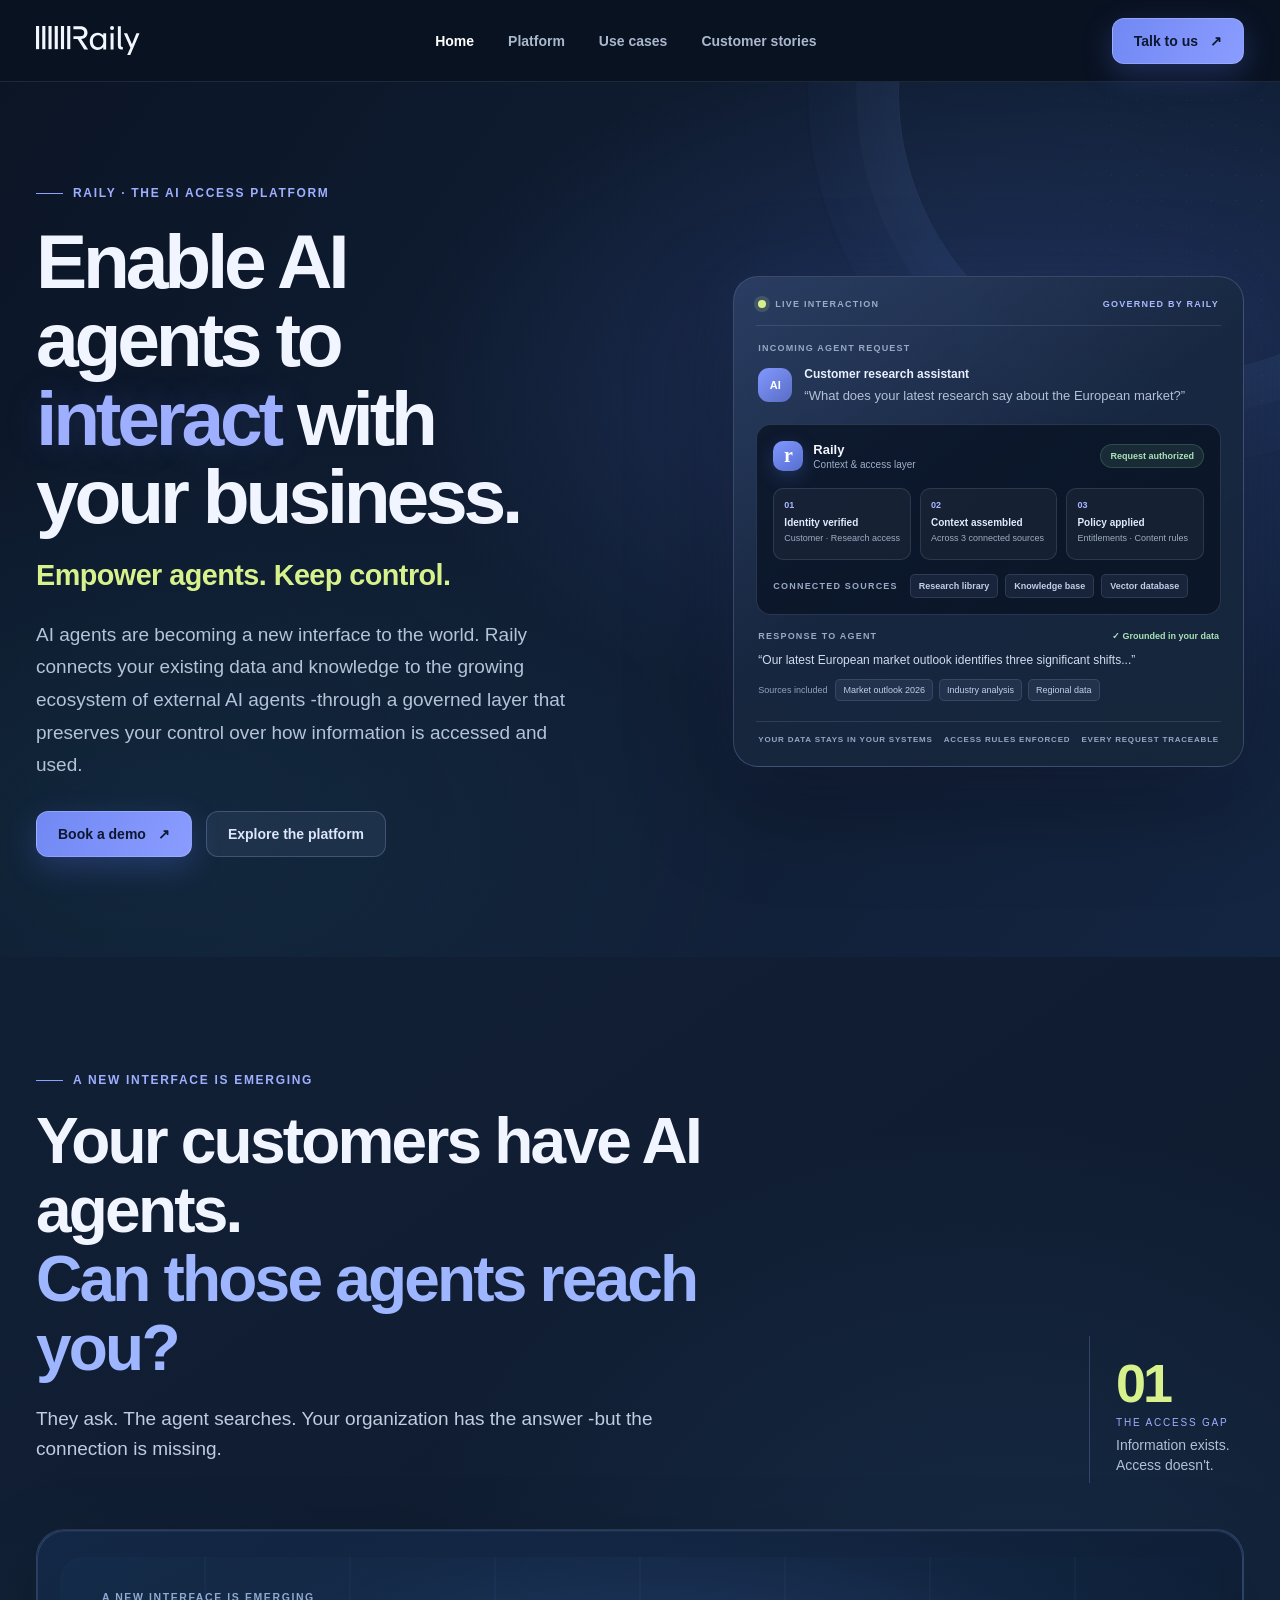
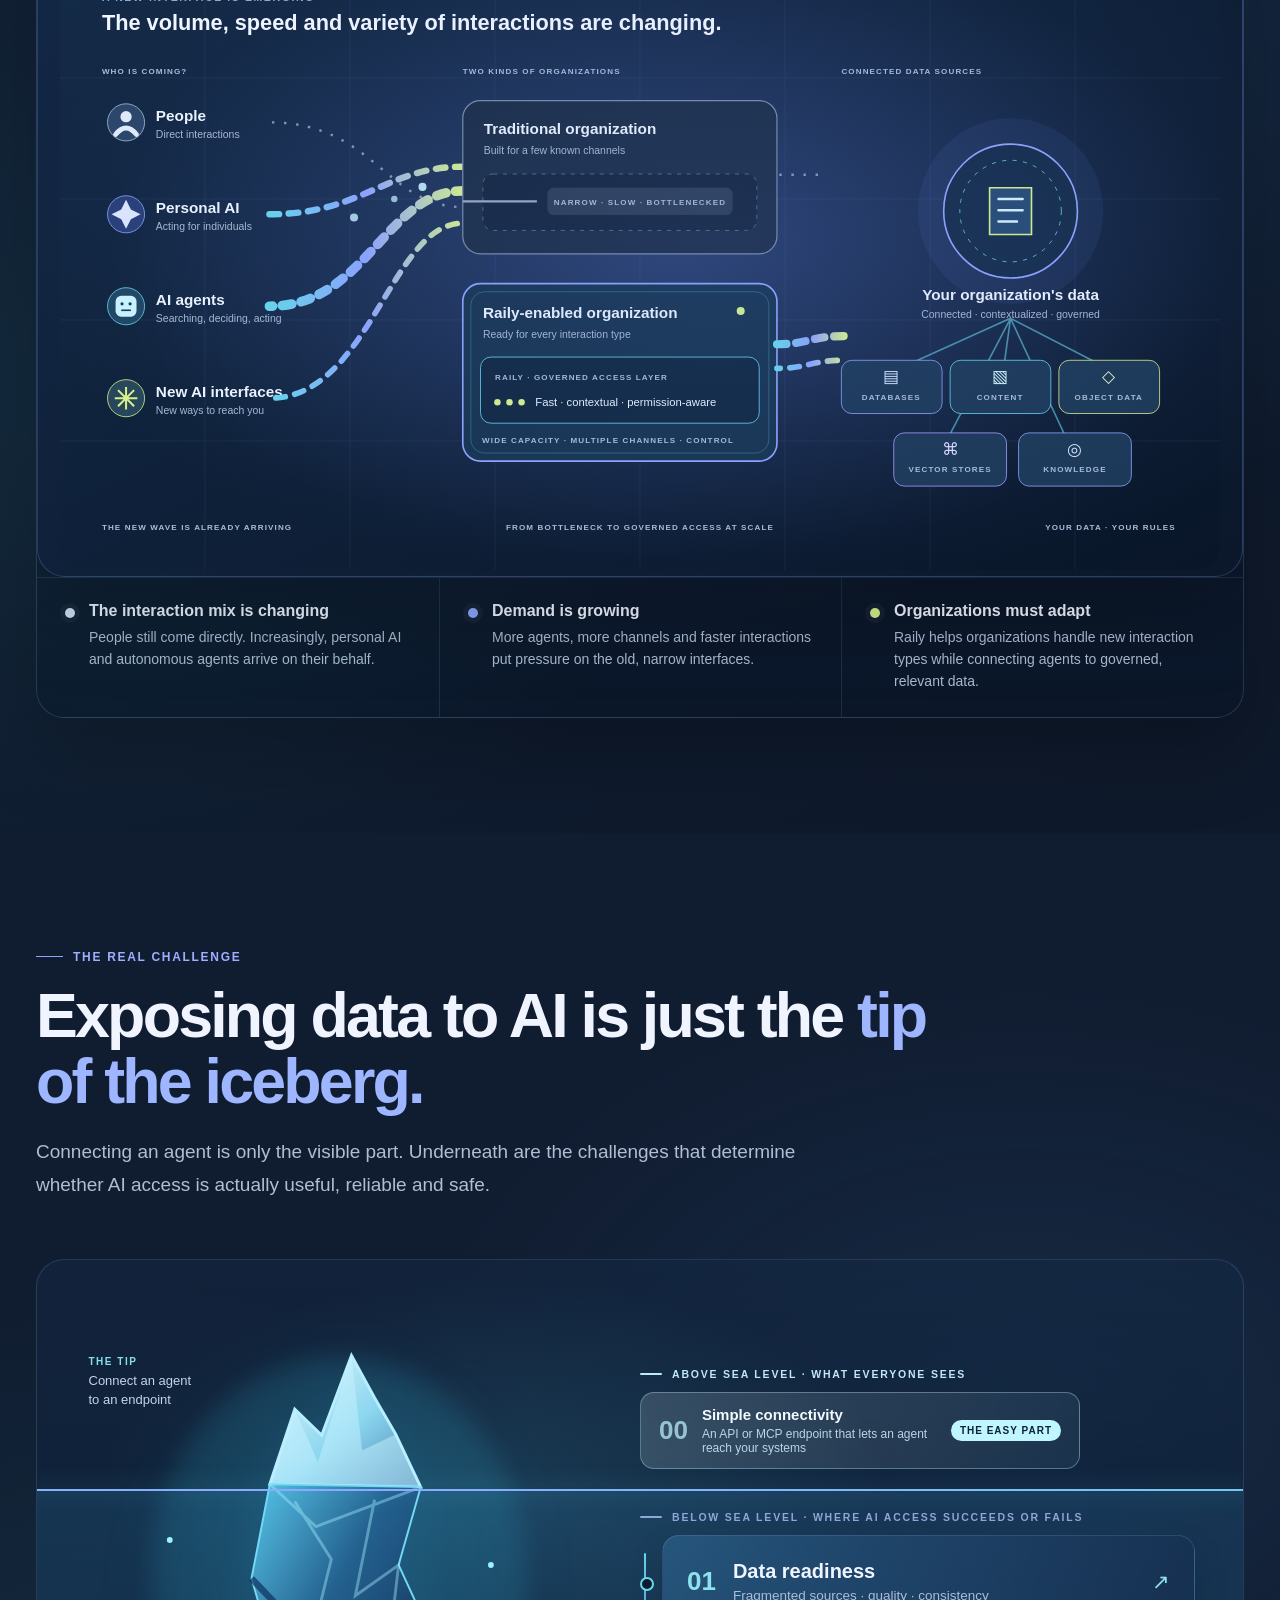
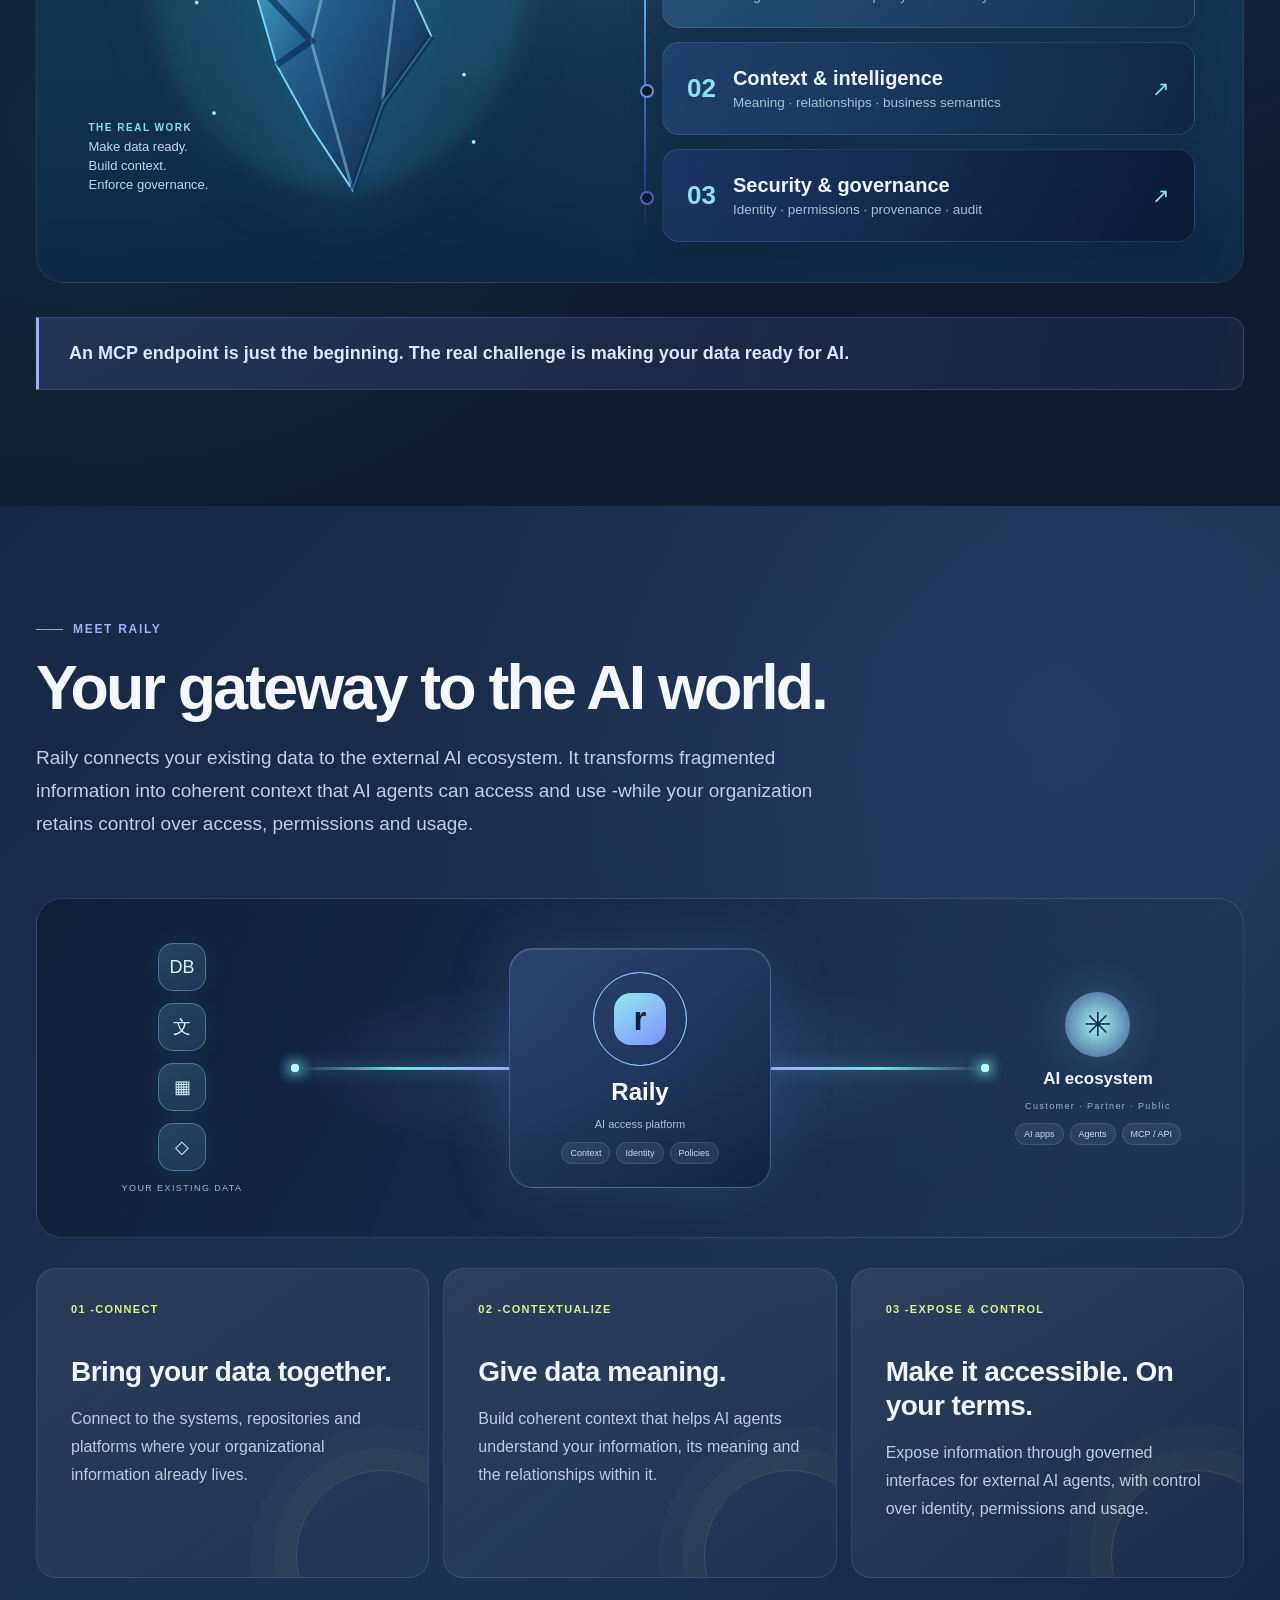
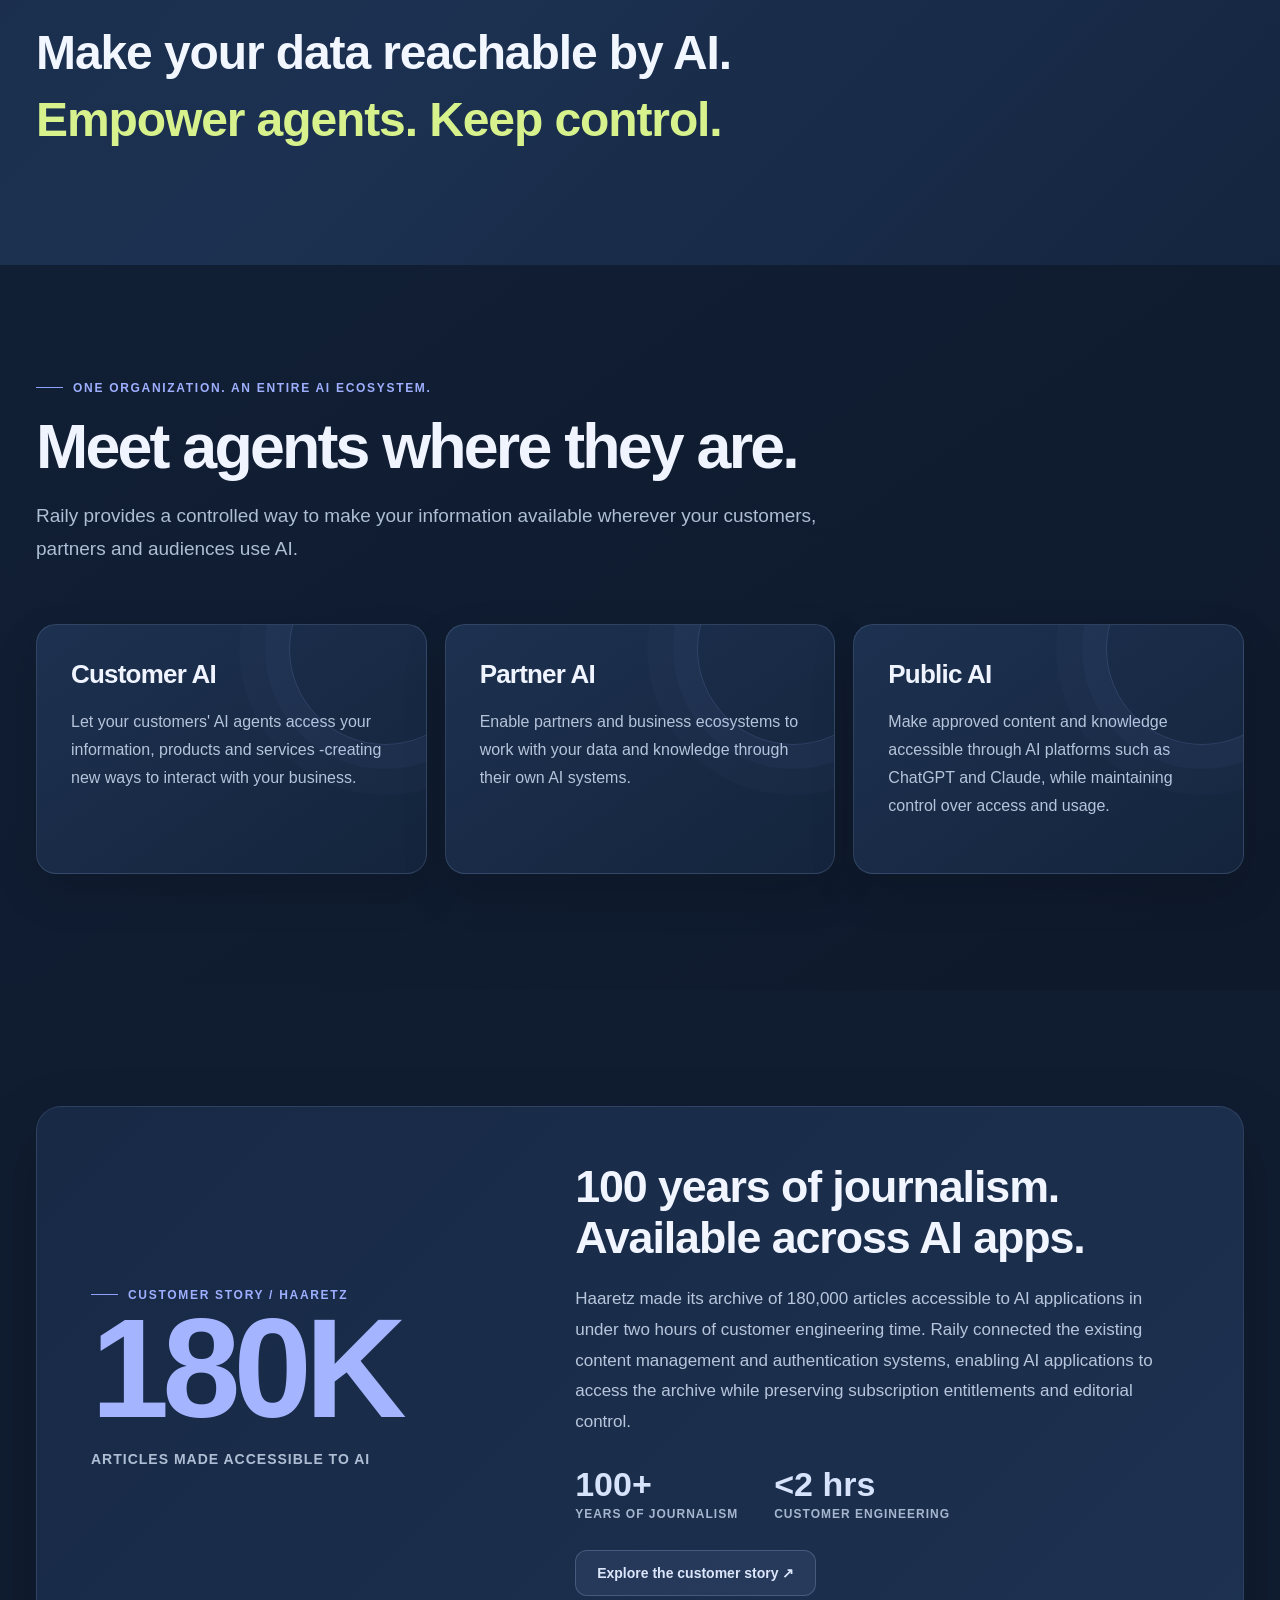
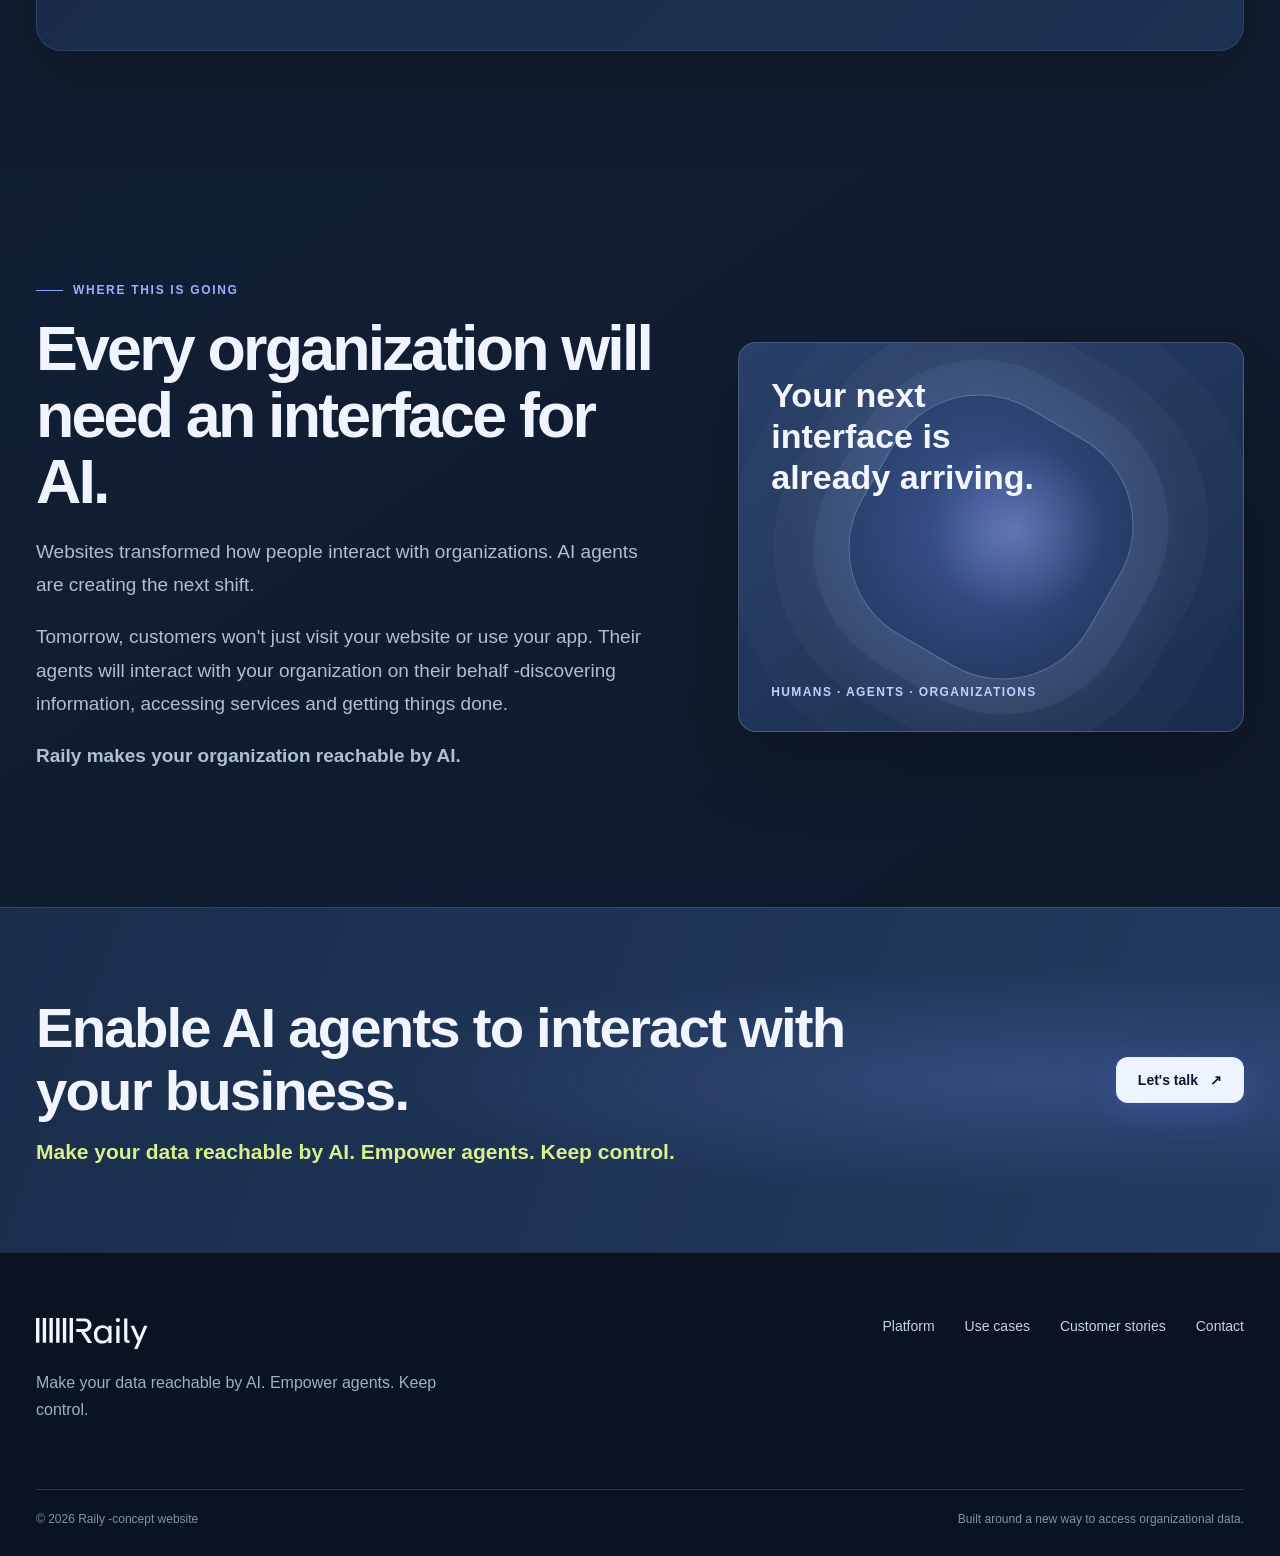
==== commit 00a4d171: "Align emerging interface copy with new illustration" ====
--- a/index.html
+++ b/index.html
@@ -9,12 +9,12 @@
 <div class="product-response"><div class="response-head"><span>RESPONSE TO AGENT</span><span class="verified">✓ Grounded in your data</span></div><p>“Our latest European market outlook identifies three significant shifts...”</p><div class="response-sources"><span>Sources included</span><i>Market outlook 2026</i><i>Industry analysis</i><i>Regional data</i></div></div>
 <div class="product-foot"><span>YOUR DATA STAYS IN YOUR SYSTEMS</span><span>ACCESS RULES ENFORCED</span><span>EVERY REQUEST TRACEABLE</span></div>
 </div></div></section>
-<section class="section white problem-section"><div class="wrap"><div class="problem-intro"><div><div class="eyebrow">A new interface is emerging</div><h2>Your customers have AI agents.<br><span>Can those agents reach you?</span></h2><p>They ask. The agent searches. Your organization has the answer -but the connection is missing.</p></div><div class="problem-stat"><strong>01</strong><span>THE ACCESS GAP</span><small>Information exists.<br>Access doesn't.</small></div></div><div class="eco-scene" role="img" aria-label="Illustration of an emerging ecosystem: people delegate questions to their own AI agents, and those agents connect with many organizations. Several organizations are already connected; agents are still trying to reach your organization.">
-<div class="eco-canvas"><img class="eco-svg eco-ecosystem-art" src="assets/visual-ecosystem.svg" alt="People delegate to AI agents, which connect with organizations that are ready for agent interactions." loading="lazy"></div>
+<section class="section white problem-section"><div class="wrap"><div class="problem-intro"><div><div class="eyebrow">A new interface is emerging</div><h2>Your customers have AI agents.<br><span>Can those agents reach you?</span></h2><p>They ask. The agent searches. Your organization has the answer -but the connection is missing.</p></div><div class="problem-stat"><strong>01</strong><span>THE ACCESS GAP</span><small>Information exists.<br>Access doesn't.</small></div></div><div class="eco-scene" role="img" aria-label="A wave of new AI interactions arrives at organizations. Legacy organizations are bottlenecked by narrow old connections, while Raily-enabled organizations can handle varied interactions and connect them to diverse data sources.">
+<div class="eco-canvas"><img class="eco-svg eco-ecosystem-art" src="assets/visual-ecosystem.svg" alt="People, personal AI and multiple types of agents send a growing volume of interactions. Traditional organizations face a narrow bottleneck; Raily-enabled organizations can respond across channels and connect to databases, content, object data, vector stores and knowledge." loading="lazy"></div>
 <div class="eco-legend">
-<div class="eco-step"><span class="eco-step-dot people"></span><div><b>People ask</b><p>Questions still start with a person -but they are increasingly delegated.</p></div></div>
-<div class="eco-step"><span class="eco-step-dot agents"></span><div><b>Agents act</b><p>Their AI agents discover, compare and interact across organizations on their behalf.</p></div></div>
-<div class="eco-step"><span class="eco-step-dot orgs"></span><div><b>Organizations answer -if reachable</b><p>The ecosystem is forming now. Organizations agents can’t reach are left out of the conversation.</p></div></div>
+<div class="eco-step"><span class="eco-step-dot people"></span><div><b>The interaction mix is changing</b><p>People still come directly. Increasingly, personal AI and autonomous agents arrive on their behalf.</p></div></div>
+<div class="eco-step"><span class="eco-step-dot agents"></span><div><b>Demand is growing</b><p>More agents, more channels and faster interactions put pressure on the old, narrow interfaces.</p></div></div>
+<div class="eco-step"><span class="eco-step-dot orgs"></span><div><b>Organizations must adapt</b><p>Raily helps organizations handle new interaction types while connecting agents to governed, relevant data.</p></div></div>
 </div>
 </div>
 </div></section>
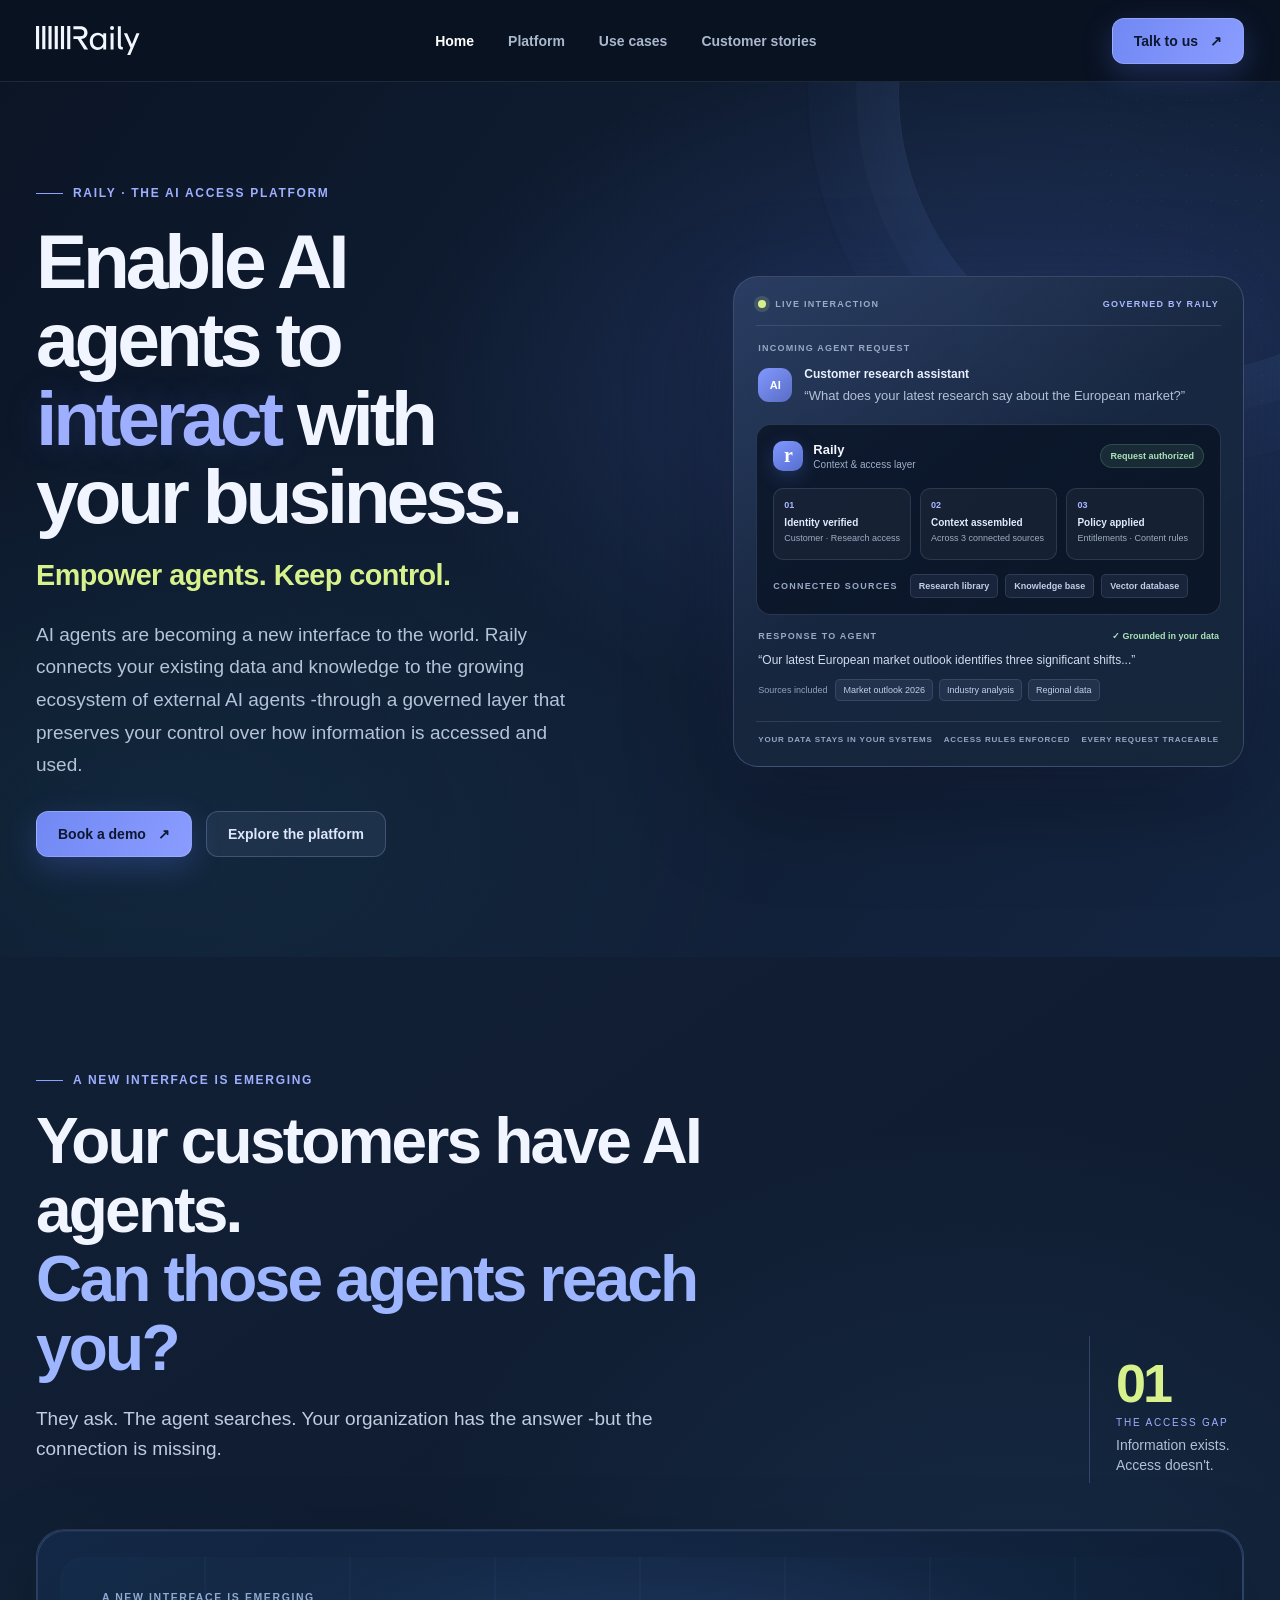
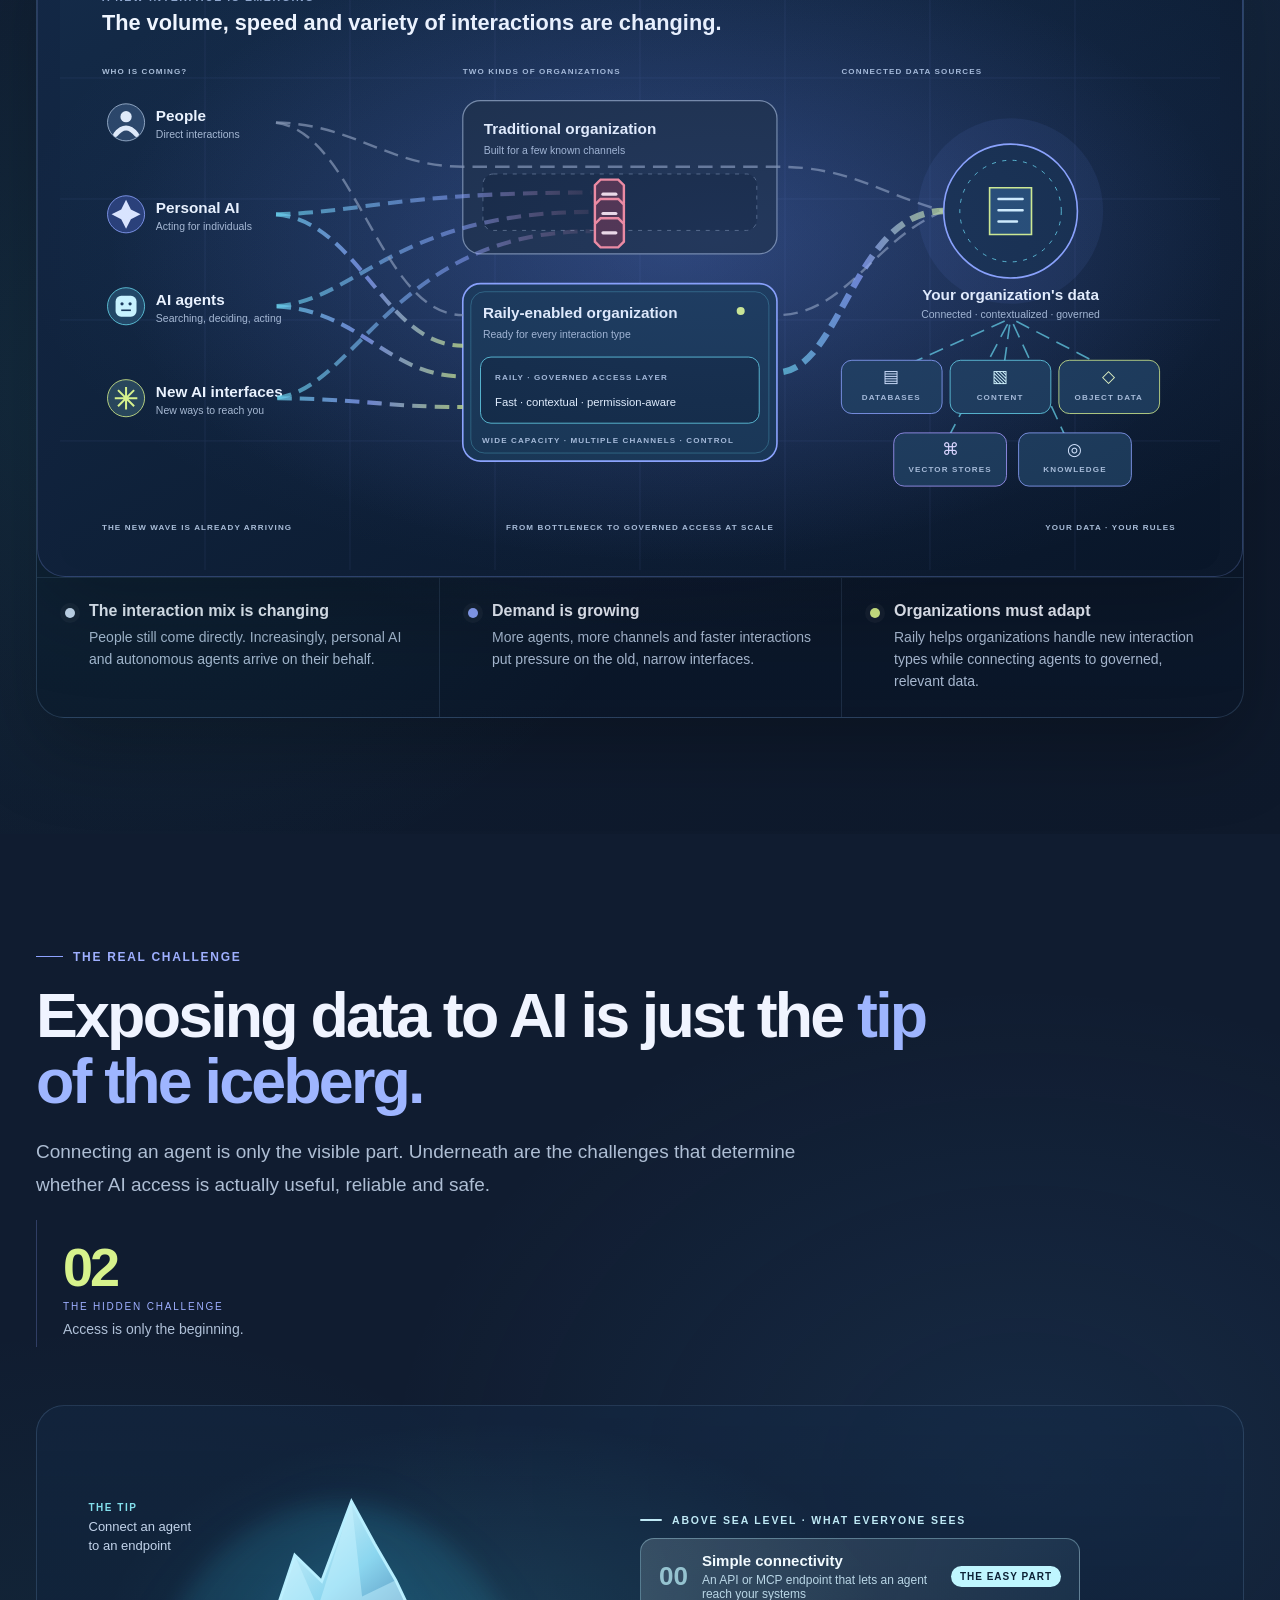
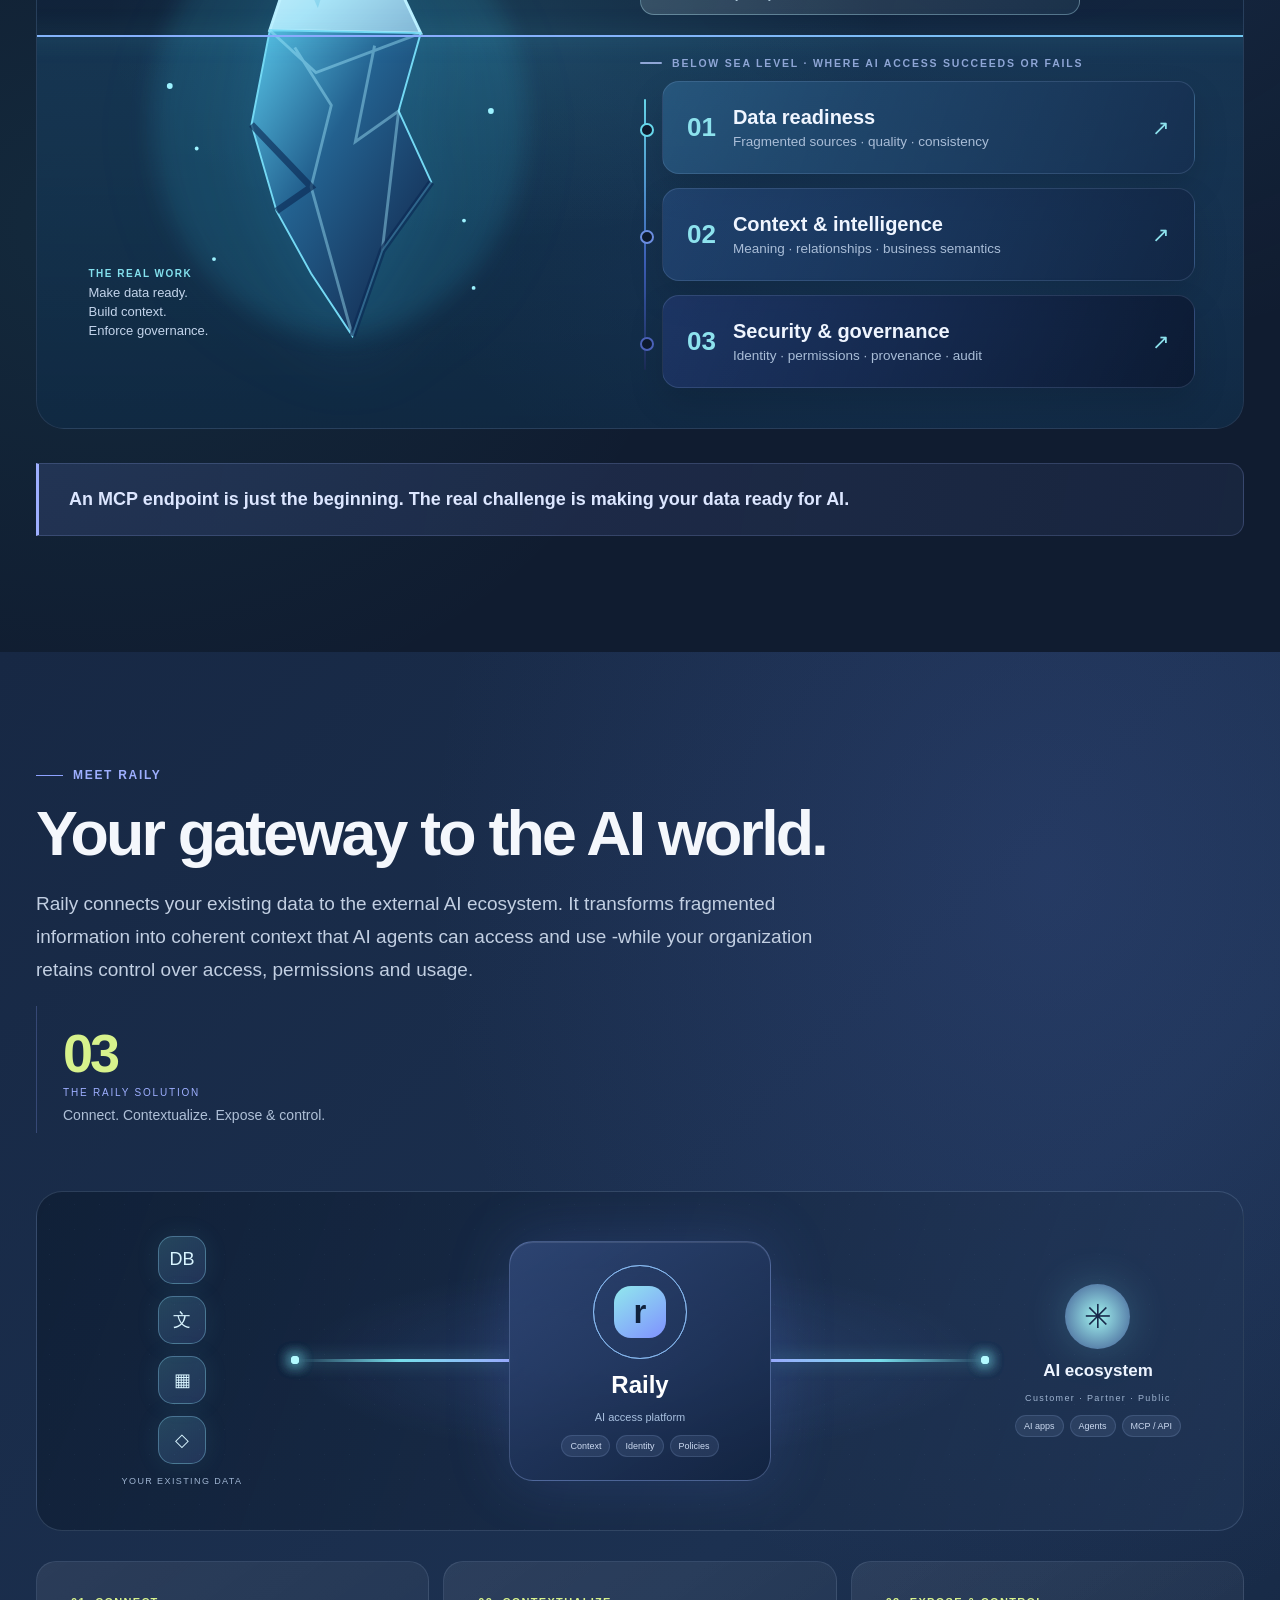
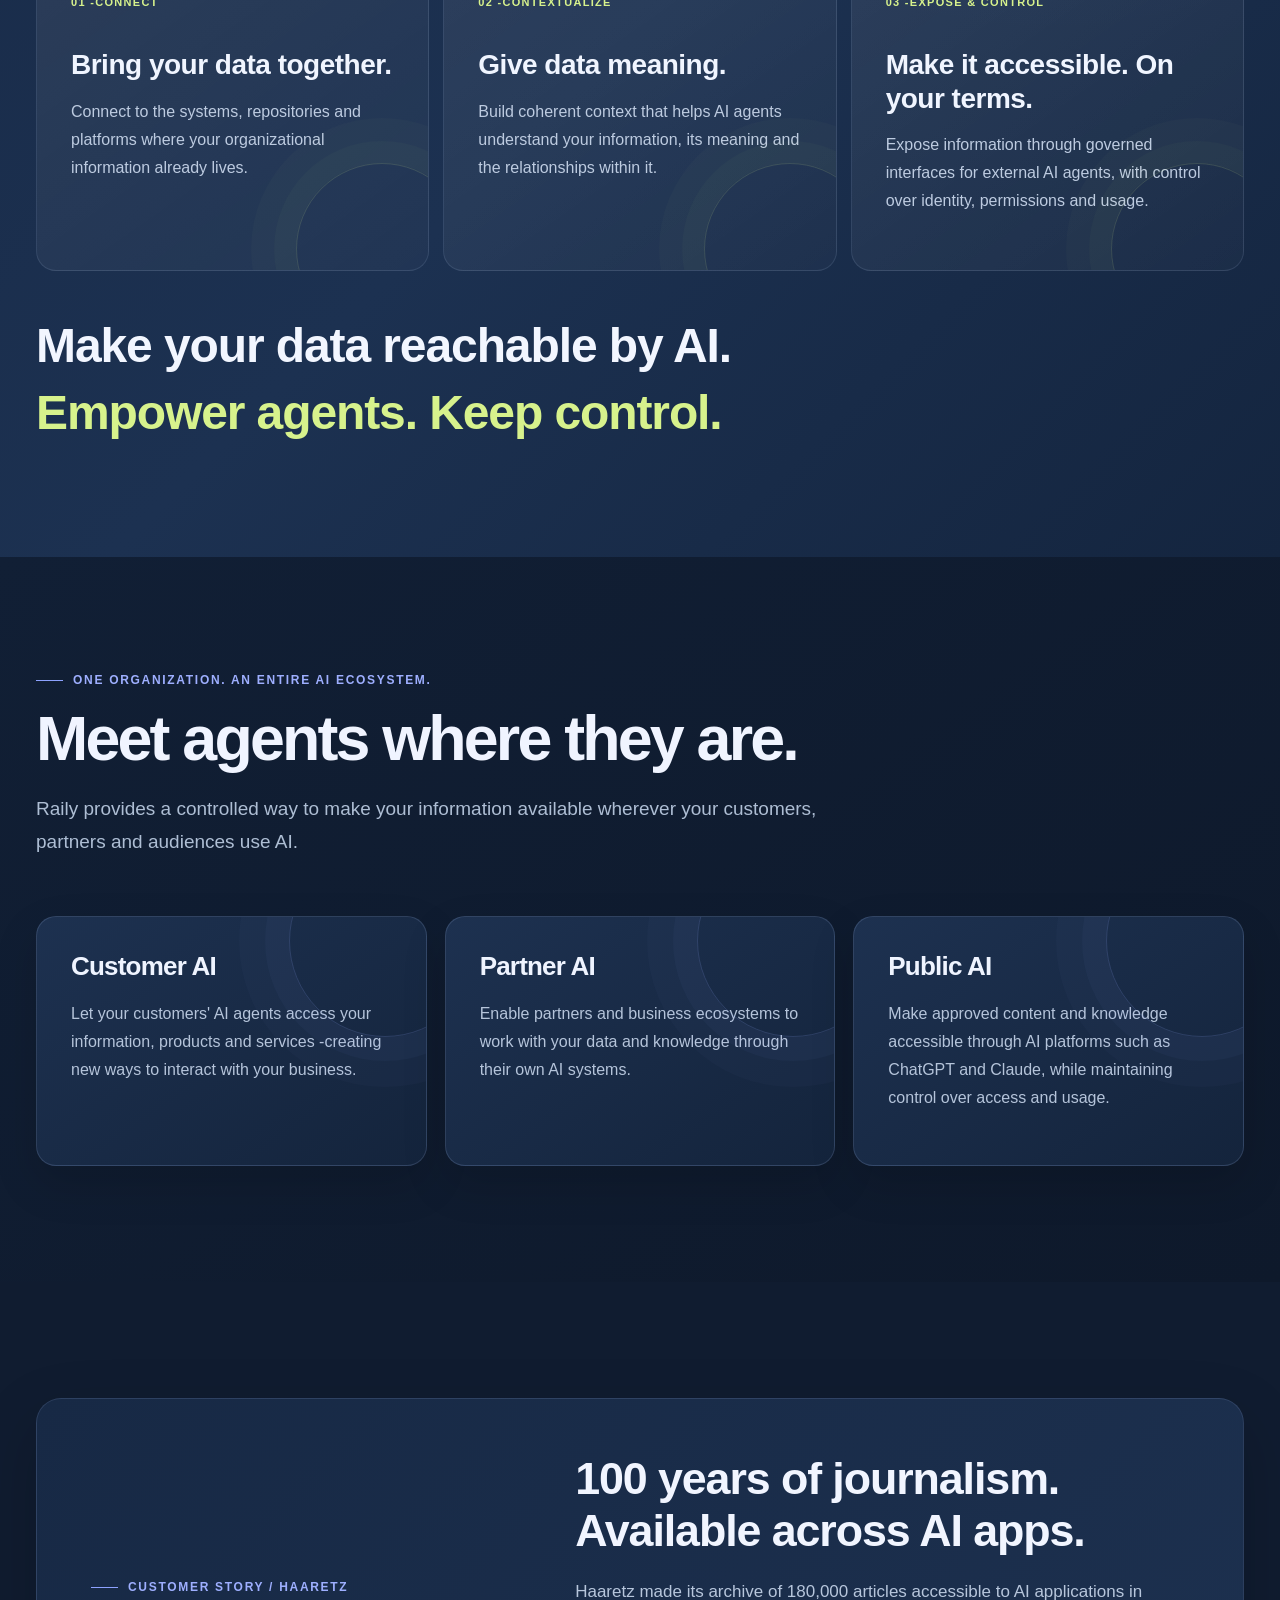
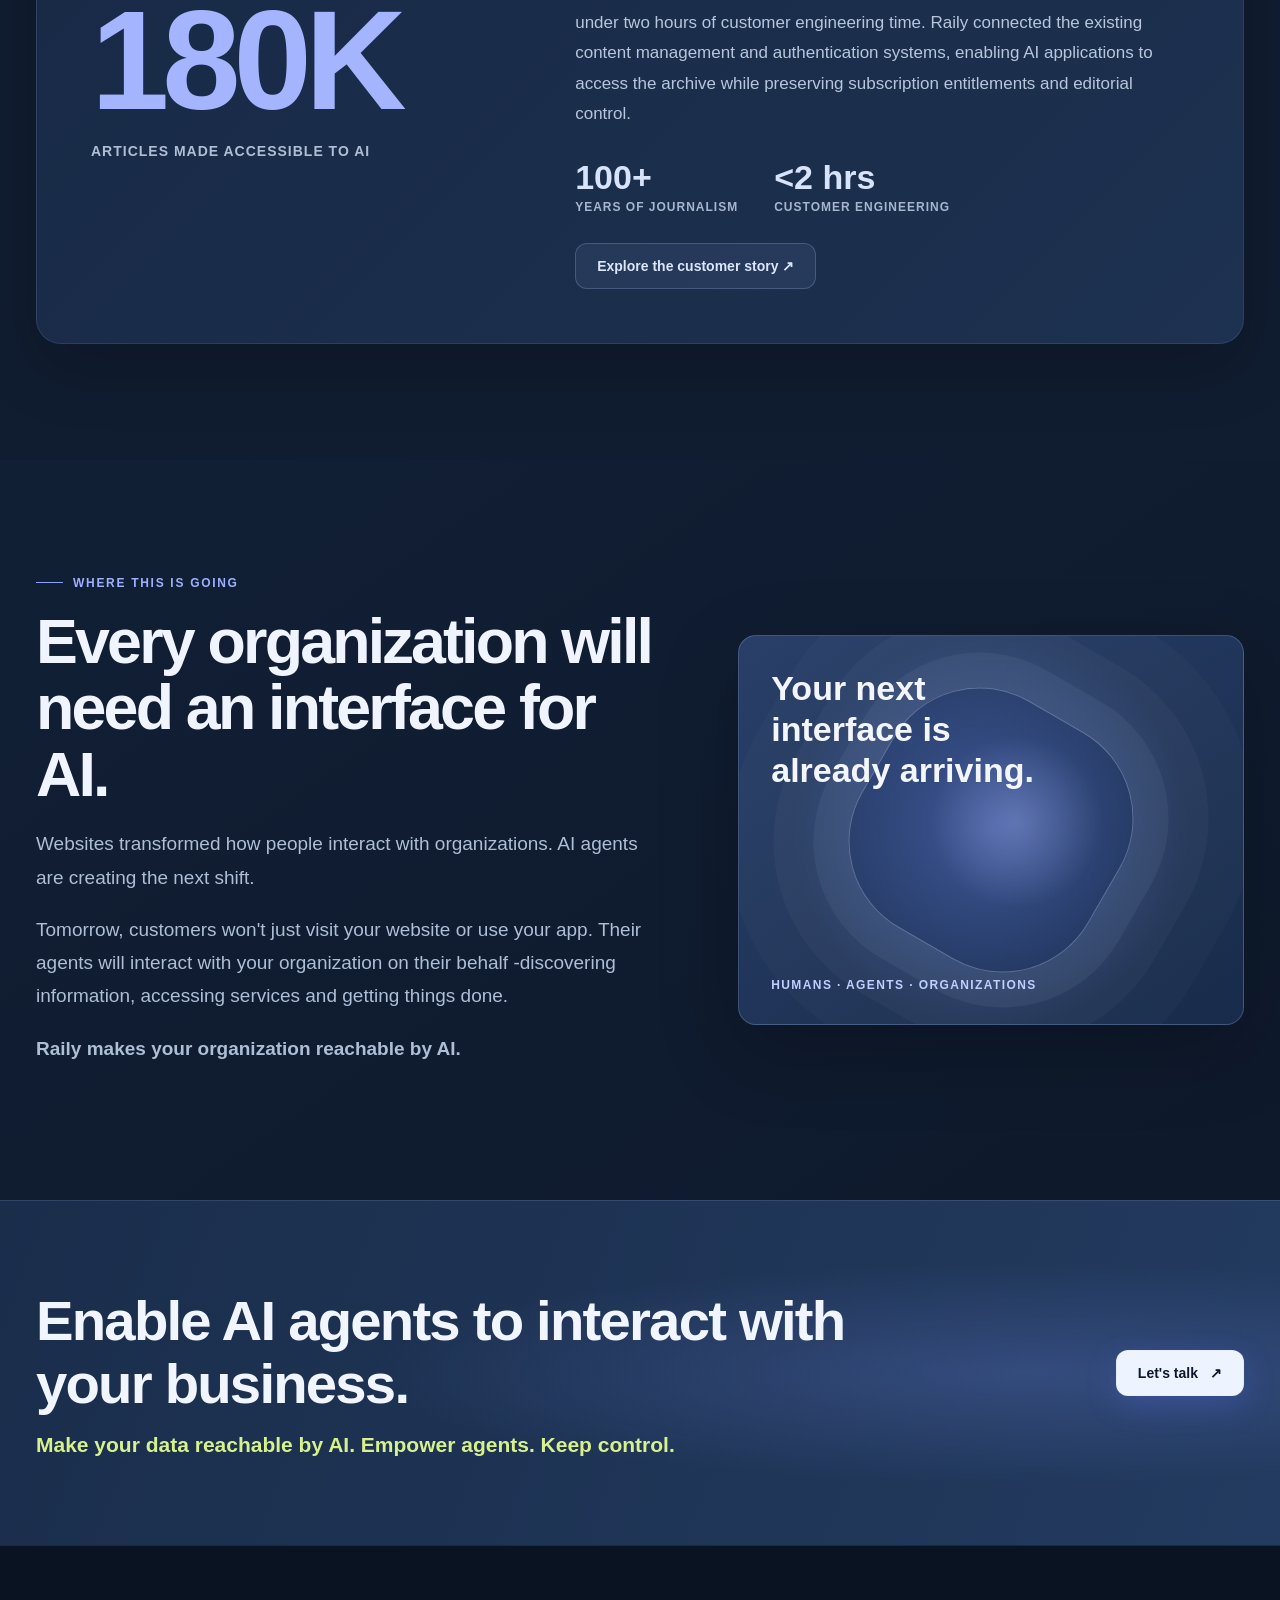
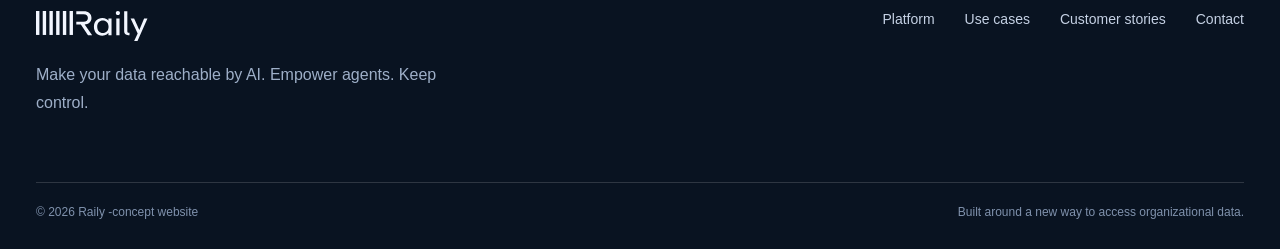
==== commit 7350e716: "Add homepage narrative markers 02 and 03" ====
--- a/index.html
+++ b/index.html
@@ -18,7 +18,7 @@
 </div>
 </div>
 </div></section>
-<section class="section iceberg-section"><div class="wrap"><div class="section-head"><div class="eyebrow">The real challenge</div><h2>Exposing data to AI is just the <em>tip of the iceberg.</em></h2><p>Connecting an agent is only the visible part. Underneath are the challenges that determine whether AI access is actually useful, reliable and safe.</p></div><div class="iceberg-art v6-ice"><div class="iceberg-visual"><div class="iceberg-waterline" aria-hidden="true"></div><svg viewBox="0 0 520 570" role="img" aria-label="An iceberg with a small visible tip and a much larger submerged structure"><defs><linearGradient id="iceTop" x1="0" y1="0" x2="1" y2="1"><stop stop-color="#e9fbff"/><stop offset=".55" stop-color="#8bd6ef"/><stop offset="1" stop-color="#477fae"/></linearGradient><linearGradient id="iceDeep" x1="0" y1="0" x2="1" y2="1"><stop stop-color="#58c5e8"/><stop offset=".4" stop-color="#23618f"/><stop offset="1" stop-color="#101f43"/></linearGradient><filter id="iceGlow"><feGaussianBlur stdDeviation="12"/></filter></defs><ellipse cx="260" cy="295" rx="195" ry="225" fill="#37c8ee" opacity=".13" filter="url(#iceGlow)"/><path d="M188 202 L214 124 L242 151 L273 68 L297 112 L319 150 L345 205 Z" fill="url(#iceTop)" stroke="#b7efff" stroke-width="3"/><path d="M188 202 L214 124 L238 179 L273 68 L284 167 L319 150 L345 205 Z" fill="#c7f2ff" opacity=".48"/><path d="M188 202 L345 205 L322 286 L356 360 L305 431 L274 520 L231 455 L195 390 L169 300 Z" fill="url(#iceDeep)" stroke="#74d9f4" stroke-width="2"/><path d="M214 220 L252 280 L231 365 L274 520 M297 218 L277 318 L322 286 L305 431 M188 202 L236 246 L345 205" fill="none" stroke="#a8edff" stroke-opacity=".42" stroke-width="3"/><path d="M169 300 L231 365 L195 390 M356 360 L305 431 L274 520" fill="none" stroke="#0b2a55" stroke-opacity=".65" stroke-width="7"/><g fill="#9df2ff"><circle cx="84" cy="260" r="3"/><circle cx="112" cy="325" r="2"/><circle cx="418" cy="286" r="3"/><circle cx="390" cy="400" r="2"/><circle cx="130" cy="440" r="2"/><circle cx="400" cy="470" r="2"/></g></svg><div class="ice-label label-visible"><b>THE TIP</b><span>Connect an agent<br>to an endpoint</span></div><div class="ice-label label-deep"><b>THE REAL WORK</b><span>Make data ready.<br>Build context.<br>Enforce governance.</span></div></div><div class="ice-stack">
+<section class="section iceberg-section"><div class="wrap"><div class="section-head chapter-head"><div><div class="eyebrow">The real challenge</div><h2>Exposing data to AI is just the <em>tip of the iceberg.</em></h2><p>Connecting an agent is only the visible part. Underneath are the challenges that determine whether AI access is actually useful, reliable and safe.</p></div><div class="problem-stat chapter-stat"><strong>02</strong><span>THE HIDDEN CHALLENGE</span><small>Access is only the beginning.</small></div></div><div class="iceberg-art v6-ice"><div class="iceberg-visual"><div class="iceberg-waterline" aria-hidden="true"></div><svg viewBox="0 0 520 570" role="img" aria-label="An iceberg with a small visible tip and a much larger submerged structure"><defs><linearGradient id="iceTop" x1="0" y1="0" x2="1" y2="1"><stop stop-color="#e9fbff"/><stop offset=".55" stop-color="#8bd6ef"/><stop offset="1" stop-color="#477fae"/></linearGradient><linearGradient id="iceDeep" x1="0" y1="0" x2="1" y2="1"><stop stop-color="#58c5e8"/><stop offset=".4" stop-color="#23618f"/><stop offset="1" stop-color="#101f43"/></linearGradient><filter id="iceGlow"><feGaussianBlur stdDeviation="12"/></filter></defs><ellipse cx="260" cy="295" rx="195" ry="225" fill="#37c8ee" opacity=".13" filter="url(#iceGlow)"/><path d="M188 202 L214 124 L242 151 L273 68 L297 112 L319 150 L345 205 Z" fill="url(#iceTop)" stroke="#b7efff" stroke-width="3"/><path d="M188 202 L214 124 L238 179 L273 68 L284 167 L319 150 L345 205 Z" fill="#c7f2ff" opacity=".48"/><path d="M188 202 L345 205 L322 286 L356 360 L305 431 L274 520 L231 455 L195 390 L169 300 Z" fill="url(#iceDeep)" stroke="#74d9f4" stroke-width="2"/><path d="M214 220 L252 280 L231 365 L274 520 M297 218 L277 318 L322 286 L305 431 M188 202 L236 246 L345 205" fill="none" stroke="#a8edff" stroke-opacity=".42" stroke-width="3"/><path d="M169 300 L231 365 L195 390 M356 360 L305 431 L274 520" fill="none" stroke="#0b2a55" stroke-opacity=".65" stroke-width="7"/><g fill="#9df2ff"><circle cx="84" cy="260" r="3"/><circle cx="112" cy="325" r="2"/><circle cx="418" cy="286" r="3"/><circle cx="390" cy="400" r="2"/><circle cx="130" cy="440" r="2"/><circle cx="400" cy="470" r="2"/></g></svg><div class="ice-label label-visible"><b>THE TIP</b><span>Connect an agent<br>to an endpoint</span></div><div class="ice-label label-deep"><b>THE REAL WORK</b><span>Make data ready.<br>Build context.<br>Enforce governance.</span></div></div><div class="ice-stack">
 <div class="ice-above">
 <div class="ice-zone"><span class="zone-tick"></span>Above sea level · what everyone sees</div>
 <article class="ice-surface"><span class="layer-index">00</span><div><b>Simple connectivity</b><p>An API or MCP endpoint that lets an agent reach your systems</p></div><span class="surface-tag">The easy part</span></article>
@@ -34,7 +34,7 @@
 </div>
 </div>
 </div><div class="callout">An MCP endpoint is just the beginning. The real challenge is making your data ready for AI.</div></div></section>
-<section class="section dark"><div class="wrap"><div class="section-head"><div class="eyebrow">Meet Raily</div><h2>Your gateway to the AI world.</h2><p>Raily connects your existing data to the external AI ecosystem. It transforms fragmented information into coherent context that AI agents can access and use -while your organization retains control over access, permissions and usage.</p></div><div class="solution-flow"><div class="solution-sources"><span class="source-orb">DB</span><span class="source-orb">文</span><span class="source-orb">▦</span><span class="source-orb">◇</span><small>YOUR EXISTING DATA</small></div><div class="solution-beam"><i></i><i></i><i></i></div><div class="solution-hub"><div class="hub-rings"><span></span><span></span><span></span><b>r</b></div><strong>Raily</strong><small>AI access platform</small><div class="hub-pills"><span>Context</span><span>Identity</span><span>Policies</span></div></div><div class="solution-beam beam-out"><i></i><i></i><i></i></div><div class="solution-agents"><div class="agent-orb">✳</div><b>AI ecosystem</b><small>Customer · Partner · Public</small><div class="agent-chips"><span>AI apps</span><span>Agents</span><span>MCP / API</span></div></div></div><div class="steps"><article class="step"><div class="stepno">01 -CONNECT</div><h3>Bring your data together.</h3><p>Connect to the systems, repositories and platforms where your organizational information already lives.</p></article><article class="step"><div class="stepno">02 -CONTEXTUALIZE</div><h3>Give data meaning.</h3><p>Build coherent context that helps AI agents understand your information, its meaning and the relationships within it.</p></article><article class="step"><div class="stepno">03 -EXPOSE & CONTROL</div><h3>Make it accessible. On your terms.</h3><p>Expose information through governed interfaces for external AI agents, with control over identity, permissions and usage.</p></article></div><div style="padding-top:46px"><p class="tagline">Make your data reachable by AI. <span>Empower agents. Keep control.</span></p></div></div></section>
+<section class="section dark"><div class="wrap"><div class="section-head chapter-head"><div><div class="eyebrow">Meet Raily</div><h2>Your gateway to the AI world.</h2><p>Raily connects your existing data to the external AI ecosystem. It transforms fragmented information into coherent context that AI agents can access and use -while your organization retains control over access, permissions and usage.</p></div><div class="problem-stat chapter-stat"><strong>03</strong><span>THE RAILY SOLUTION</span><small>Connect. Contextualize. Expose &amp; control.</small></div></div><div class="solution-flow"><div class="solution-sources"><span class="source-orb">DB</span><span class="source-orb">文</span><span class="source-orb">▦</span><span class="source-orb">◇</span><small>YOUR EXISTING DATA</small></div><div class="solution-beam"><i></i><i></i><i></i></div><div class="solution-hub"><div class="hub-rings"><span></span><span></span><span></span><b>r</b></div><strong>Raily</strong><small>AI access platform</small><div class="hub-pills"><span>Context</span><span>Identity</span><span>Policies</span></div></div><div class="solution-beam beam-out"><i></i><i></i><i></i></div><div class="solution-agents"><div class="agent-orb">✳</div><b>AI ecosystem</b><small>Customer · Partner · Public</small><div class="agent-chips"><span>AI apps</span><span>Agents</span><span>MCP / API</span></div></div></div><div class="steps"><article class="step"><div class="stepno">01 -CONNECT</div><h3>Bring your data together.</h3><p>Connect to the systems, repositories and platforms where your organizational information already lives.</p></article><article class="step"><div class="stepno">02 -CONTEXTUALIZE</div><h3>Give data meaning.</h3><p>Build coherent context that helps AI agents understand your information, its meaning and the relationships within it.</p></article><article class="step"><div class="stepno">03 -EXPOSE & CONTROL</div><h3>Make it accessible. On your terms.</h3><p>Expose information through governed interfaces for external AI agents, with control over identity, permissions and usage.</p></article></div><div style="padding-top:46px"><p class="tagline">Make your data reachable by AI. <span>Empower agents. Keep control.</span></p></div></div></section>
 <section class="section white"><div class="wrap"><div class="section-head"><div class="eyebrow">One organization. An entire AI ecosystem.</div><h2>Meet agents where they are.</h2><p>Raily provides a controlled way to make your information available wherever your customers, partners and audiences use AI.</p></div><div class="ecosystem"><article class="eco"><h3>Customer AI</h3><p>Let your customers' AI agents access your information, products and services -creating new ways to interact with your business.</p></article><article class="eco"><h3>Partner AI</h3><p>Enable partners and business ecosystems to work with your data and knowledge through their own AI systems.</p></article><article class="eco"><h3>Public AI</h3><p>Make approved content and knowledge accessible through AI platforms such as ChatGPT and Claude, while maintaining control over access and usage.</p></article></div></div></section>
 <section class="section"><div class="wrap proof"><div><div class="eyebrow">Customer story / Haaretz</div><div class="proof-number">180K<small>articles made accessible to AI</small></div></div><div><h3>100 years of journalism. Available across AI apps.</h3><p>Haaretz made its archive of 180,000 articles accessible to AI applications in under two hours of customer engineering time. Raily connected the existing content management and authentication systems, enabling AI applications to access the archive while preserving subscription entitlements and editorial control.</p><div class="proof-metrics"><div class="metric"><strong>100+</strong><span>Years of journalism</span></div><div class="metric"><strong>&lt;2 hrs</strong><span>Customer engineering</span></div></div><a class="button secondary" href="stories.html">Explore the customer story ↗</a></div></div></section>
 <section class="section white"><div class="wrap vision"><div><div class="eyebrow">Where this is going</div><h2>Every organization will need an interface for AI.</h2><p class="body">Websites transformed how people interact with organizations. AI agents are creating the next shift.</p><p class="body">Tomorrow, customers won't just visit your website or use your app. Their agents will interact with your organization on their behalf -discovering information, accessing services and getting things done.</p><p class="body"><strong>Raily makes your organization reachable by AI.</strong></p></div><div class="vision-art"><strong>Your next interface is already arriving.</strong><span>HUMANS · AGENTS · ORGANIZATIONS</span></div></div></section>
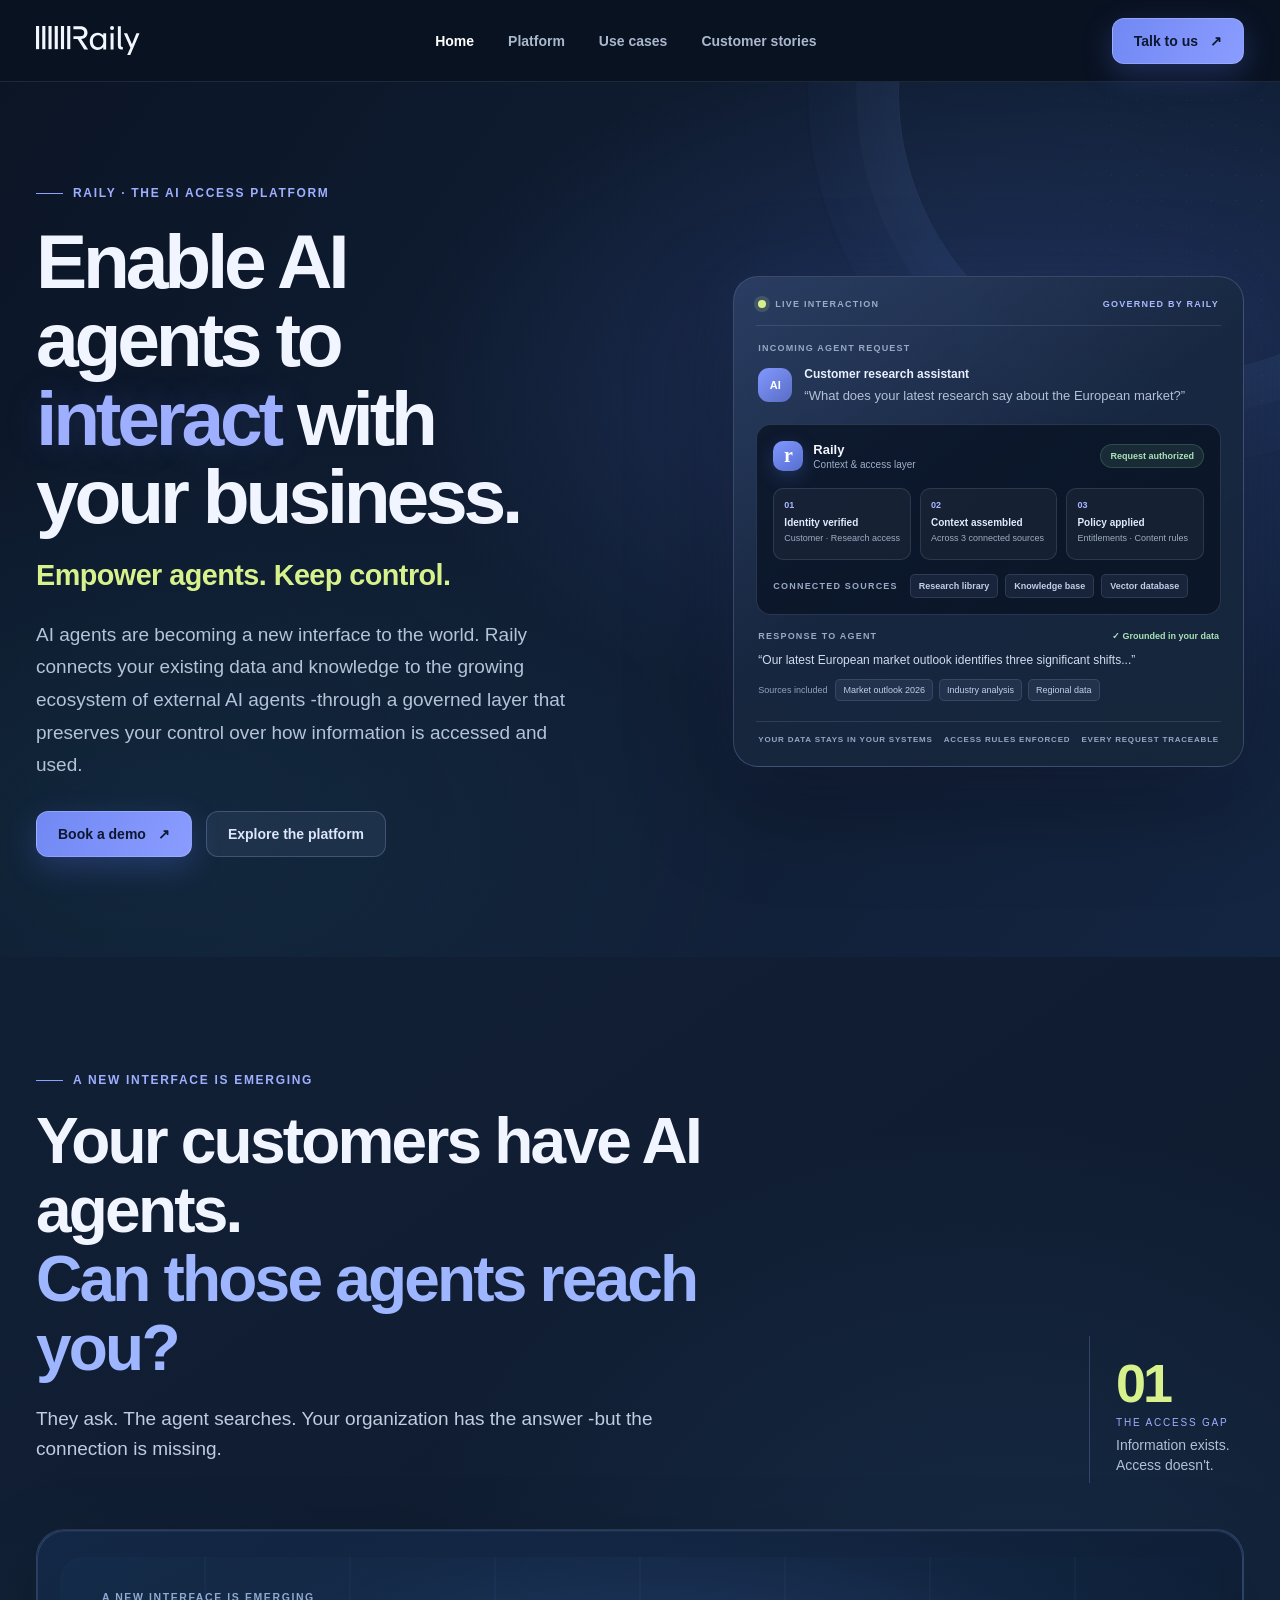
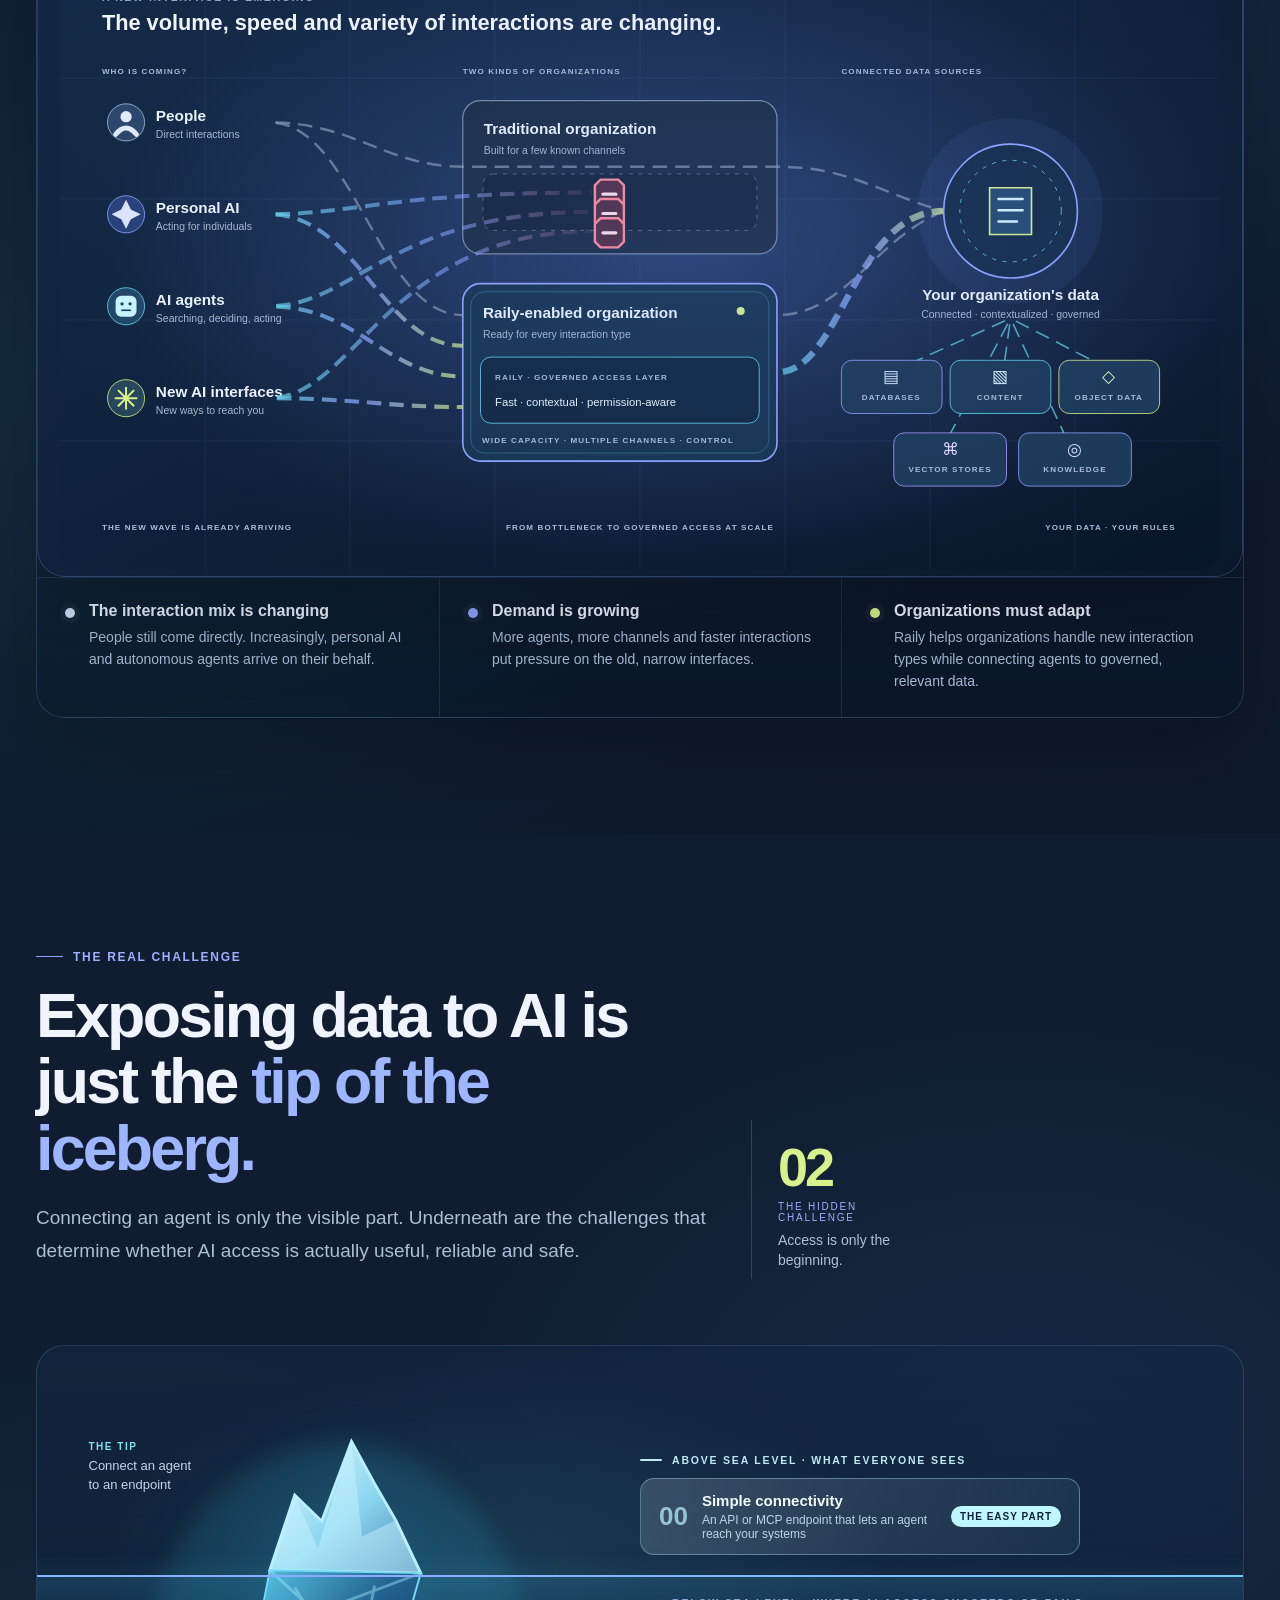
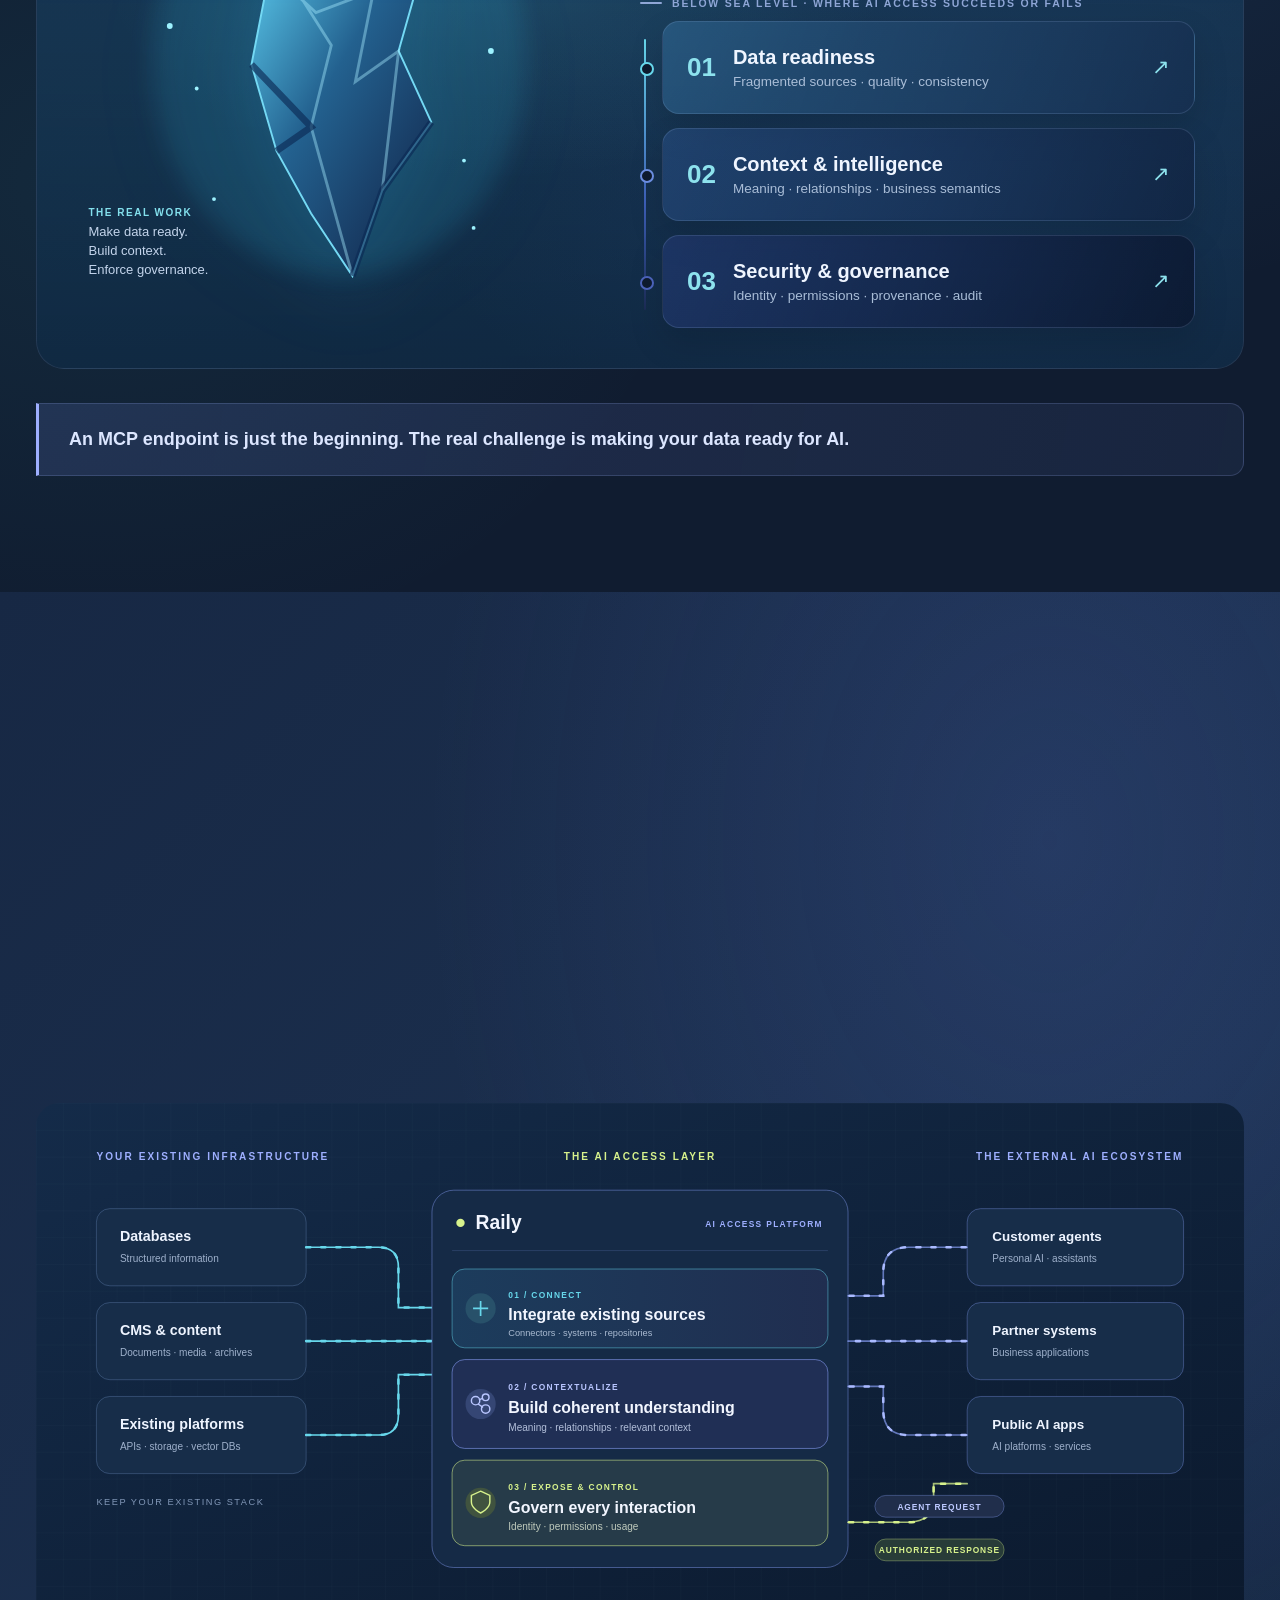
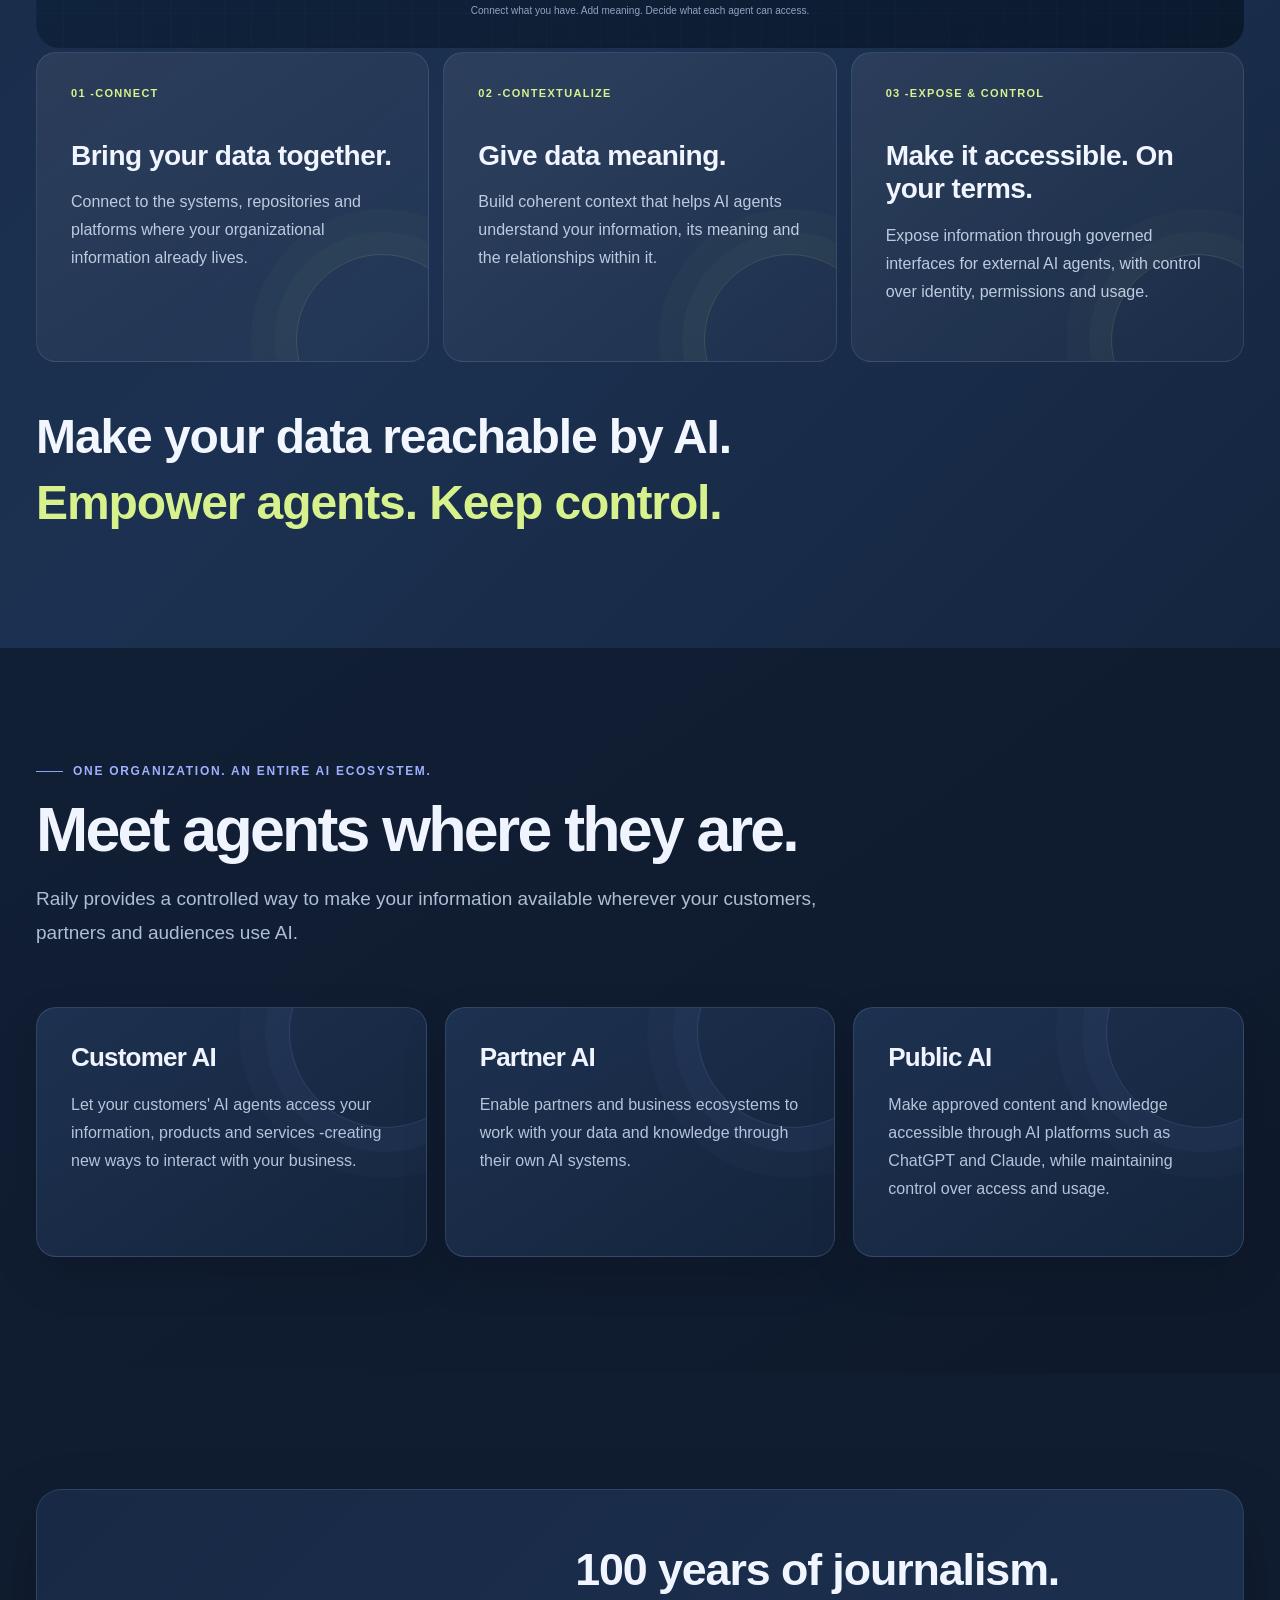
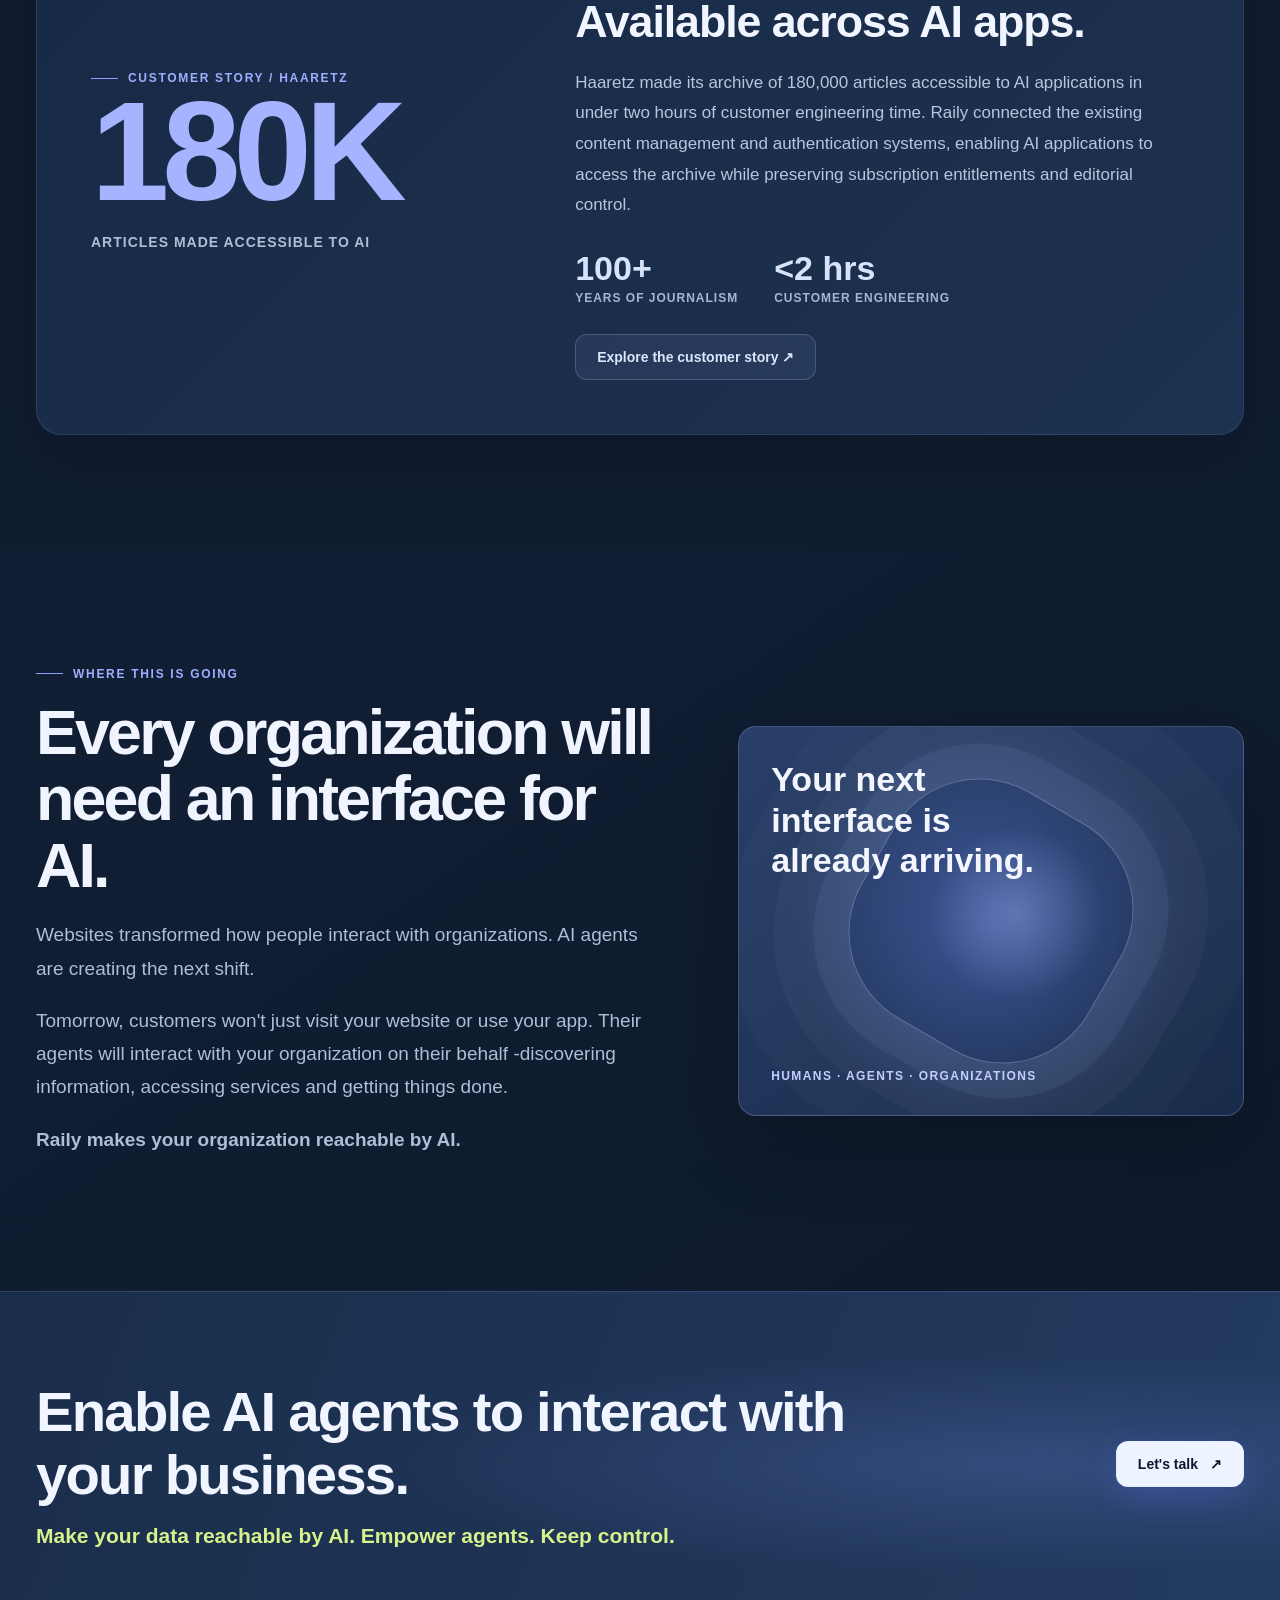
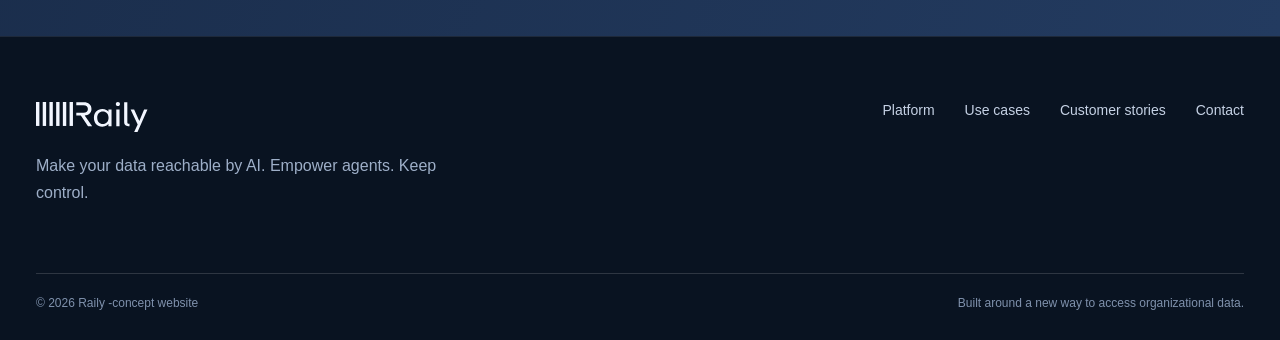
==== commit 4c1379af: "Replace simplified solution flow with layered Raily platform visual" ====
--- a/index.html
+++ b/index.html
@@ -34,7 +34,7 @@
 </div>
 </div>
 </div><div class="callout">An MCP endpoint is just the beginning. The real challenge is making your data ready for AI.</div></div></section>
-<section class="section dark"><div class="wrap"><div class="section-head chapter-head"><div><div class="eyebrow">Meet Raily</div><h2>Your gateway to the AI world.</h2><p>Raily connects your existing data to the external AI ecosystem. It transforms fragmented information into coherent context that AI agents can access and use -while your organization retains control over access, permissions and usage.</p></div><div class="problem-stat chapter-stat"><strong>03</strong><span>THE RAILY SOLUTION</span><small>Connect. Contextualize. Expose &amp; control.</small></div></div><div class="solution-flow"><div class="solution-sources"><span class="source-orb">DB</span><span class="source-orb">文</span><span class="source-orb">▦</span><span class="source-orb">◇</span><small>YOUR EXISTING DATA</small></div><div class="solution-beam"><i></i><i></i><i></i></div><div class="solution-hub"><div class="hub-rings"><span></span><span></span><span></span><b>r</b></div><strong>Raily</strong><small>AI access platform</small><div class="hub-pills"><span>Context</span><span>Identity</span><span>Policies</span></div></div><div class="solution-beam beam-out"><i></i><i></i><i></i></div><div class="solution-agents"><div class="agent-orb">✳</div><b>AI ecosystem</b><small>Customer · Partner · Public</small><div class="agent-chips"><span>AI apps</span><span>Agents</span><span>MCP / API</span></div></div></div><div class="steps"><article class="step"><div class="stepno">01 -CONNECT</div><h3>Bring your data together.</h3><p>Connect to the systems, repositories and platforms where your organizational information already lives.</p></article><article class="step"><div class="stepno">02 -CONTEXTUALIZE</div><h3>Give data meaning.</h3><p>Build coherent context that helps AI agents understand your information, its meaning and the relationships within it.</p></article><article class="step"><div class="stepno">03 -EXPOSE & CONTROL</div><h3>Make it accessible. On your terms.</h3><p>Expose information through governed interfaces for external AI agents, with control over identity, permissions and usage.</p></article></div><div style="padding-top:46px"><p class="tagline">Make your data reachable by AI. <span>Empower agents. Keep control.</span></p></div></div></section>
+<section class="section dark"><div class="wrap"><div class="section-head chapter-head"><div><div class="eyebrow">Meet Raily</div><h2>Your gateway to the AI world.</h2><p>Raily connects your existing data to the external AI ecosystem. It transforms fragmented information into coherent context that AI agents can access and use -while your organization retains control over access, permissions and usage.</p></div><div class="problem-stat chapter-stat"><strong>03</strong><span>THE RAILY SOLUTION</span><small>Connect. Contextualize. Expose &amp; control.</small></div></div><div class="raily-platform-visual"><img src="assets/visual-raily-platform.svg" alt="Raily connects existing organizational systems, builds useful context, and governs requests from external AI agents." loading="lazy"></div><div class="steps"><article class="step"><div class="stepno">01 -CONNECT</div><h3>Bring your data together.</h3><p>Connect to the systems, repositories and platforms where your organizational information already lives.</p></article><article class="step"><div class="stepno">02 -CONTEXTUALIZE</div><h3>Give data meaning.</h3><p>Build coherent context that helps AI agents understand your information, its meaning and the relationships within it.</p></article><article class="step"><div class="stepno">03 -EXPOSE & CONTROL</div><h3>Make it accessible. On your terms.</h3><p>Expose information through governed interfaces for external AI agents, with control over identity, permissions and usage.</p></article></div><div style="padding-top:46px"><p class="tagline">Make your data reachable by AI. <span>Empower agents. Keep control.</span></p></div></div></section>
 <section class="section white"><div class="wrap"><div class="section-head"><div class="eyebrow">One organization. An entire AI ecosystem.</div><h2>Meet agents where they are.</h2><p>Raily provides a controlled way to make your information available wherever your customers, partners and audiences use AI.</p></div><div class="ecosystem"><article class="eco"><h3>Customer AI</h3><p>Let your customers' AI agents access your information, products and services -creating new ways to interact with your business.</p></article><article class="eco"><h3>Partner AI</h3><p>Enable partners and business ecosystems to work with your data and knowledge through their own AI systems.</p></article><article class="eco"><h3>Public AI</h3><p>Make approved content and knowledge accessible through AI platforms such as ChatGPT and Claude, while maintaining control over access and usage.</p></article></div></div></section>
 <section class="section"><div class="wrap proof"><div><div class="eyebrow">Customer story / Haaretz</div><div class="proof-number">180K<small>articles made accessible to AI</small></div></div><div><h3>100 years of journalism. Available across AI apps.</h3><p>Haaretz made its archive of 180,000 articles accessible to AI applications in under two hours of customer engineering time. Raily connected the existing content management and authentication systems, enabling AI applications to access the archive while preserving subscription entitlements and editorial control.</p><div class="proof-metrics"><div class="metric"><strong>100+</strong><span>Years of journalism</span></div><div class="metric"><strong>&lt;2 hrs</strong><span>Customer engineering</span></div></div><a class="button secondary" href="stories.html">Explore the customer story ↗</a></div></div></section>
 <section class="section white"><div class="wrap vision"><div><div class="eyebrow">Where this is going</div><h2>Every organization will need an interface for AI.</h2><p class="body">Websites transformed how people interact with organizations. AI agents are creating the next shift.</p><p class="body">Tomorrow, customers won't just visit your website or use your app. Their agents will interact with your organization on their behalf -discovering information, accessing services and getting things done.</p><p class="body"><strong>Raily makes your organization reachable by AI.</strong></p></div><div class="vision-art"><strong>Your next interface is already arriving.</strong><span>HUMANS · AGENTS · ORGANIZATIONS</span></div></div></section>
--- a/assets/v7.css
+++ b/assets/v7.css
@@ -25,3 +25,13 @@
 @media(max-width:900px){.v6-cards{grid-template-columns:1fr}.v6-card .mv.visual-art img{aspect-ratio:16/9}.eco-scene .eco-canvas{min-height:0}.problem-stat{margin-top:22px}}
 @media(max-width:600px){.eco-svg.eco-ecosystem-art{min-height:220px;object-fit:cover}.v6-cards .ice-card{padding:12px 12px 22px}.v6-card .mv.visual-art{margin-bottom:18px}.v6-audiences.audience-grid>.content-card:nth-child(-n+2):before,.v6-audiences.audience-grid>.content-card:nth-child(3):before{position:static;display:inline-flex;margin:0 0 12px 12px}}
 @media(prefers-reduced-motion:reduce){.eco-svg.eco-ecosystem-art,.v6-card .mv.visual-art img{animation:none;transition:none}.v6-card.ice-card,.v6-audiences.audience-grid>.content-card{transition:none}}
+
+/* Homepage narrative chapter markers */
+.chapter-head{display:flex;align-items:flex-end;justify-content:space-between;gap:38px}
+.chapter-head>div:first-child{flex:1;min-width:0}
+.chapter-stat{flex:0 0 185px;margin:0 0 8px}
+.chapter-stat strong{font-size:54px;line-height:1;color:#d7f28c;letter-spacing:-3px}
+.chapter-stat span{font-size:10px;letter-spacing:1.8px;color:#9eafff}
+.chapter-stat small{font-size:14px;line-height:1.45;color:#afc0d7}
+@media(max-width:900px){.chapter-head{align-items:flex-start;gap:12px}.chapter-stat{flex-basis:150px}}
+@media(max-width:600px){.chapter-head{display:block}.chapter-stat{margin-top:26px;padding-top:0}}
